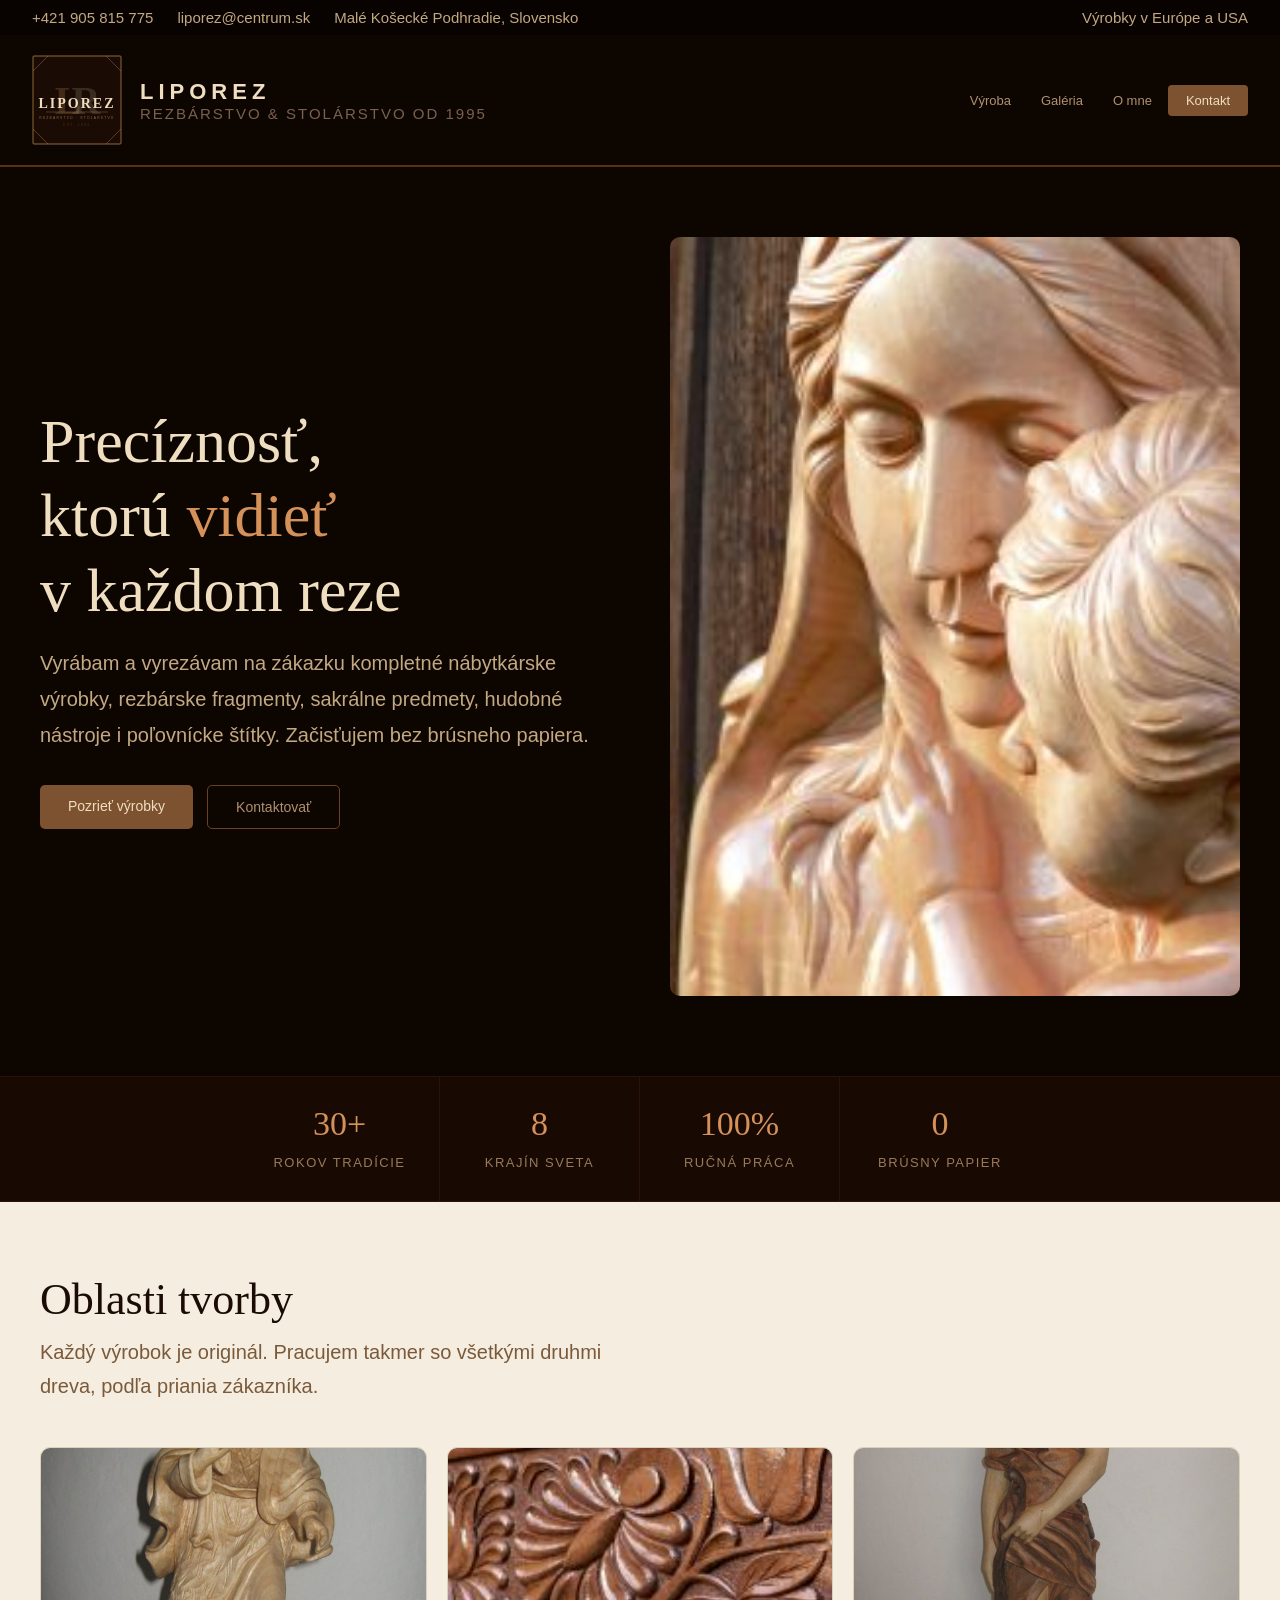
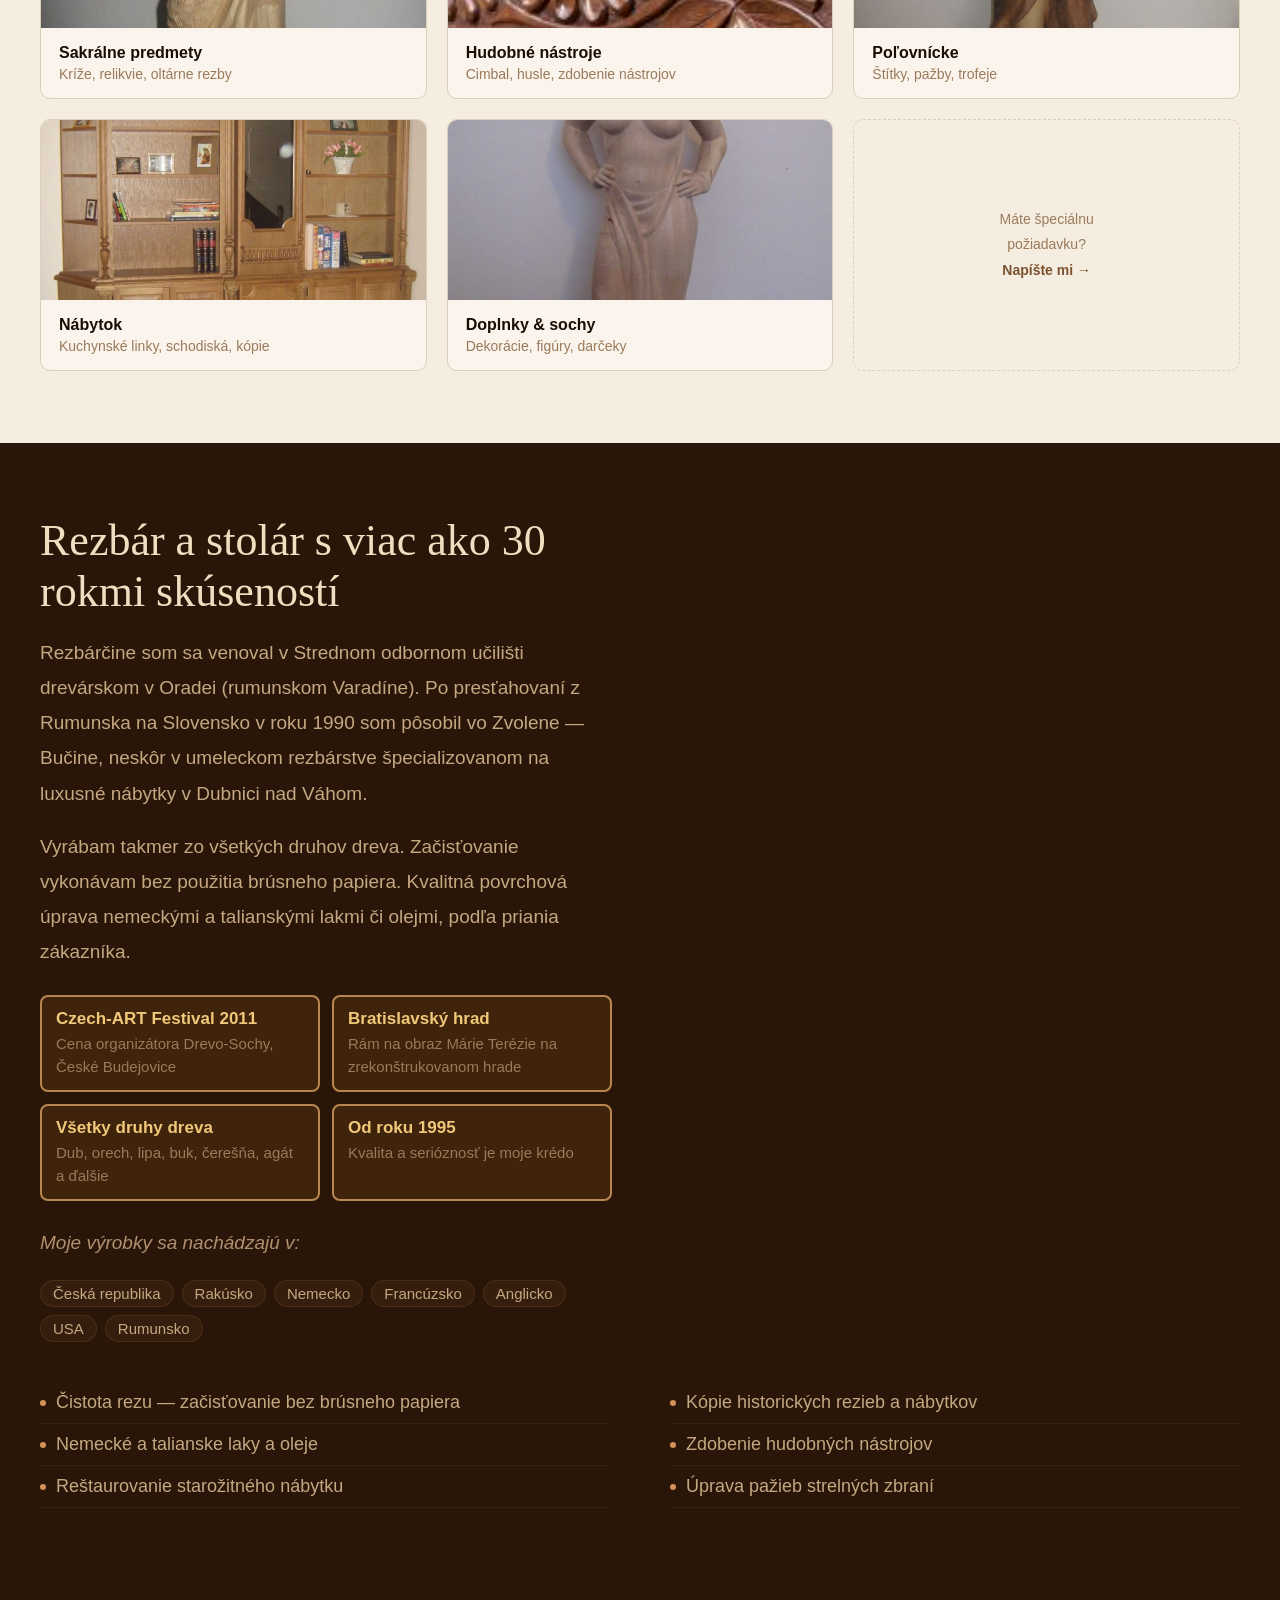
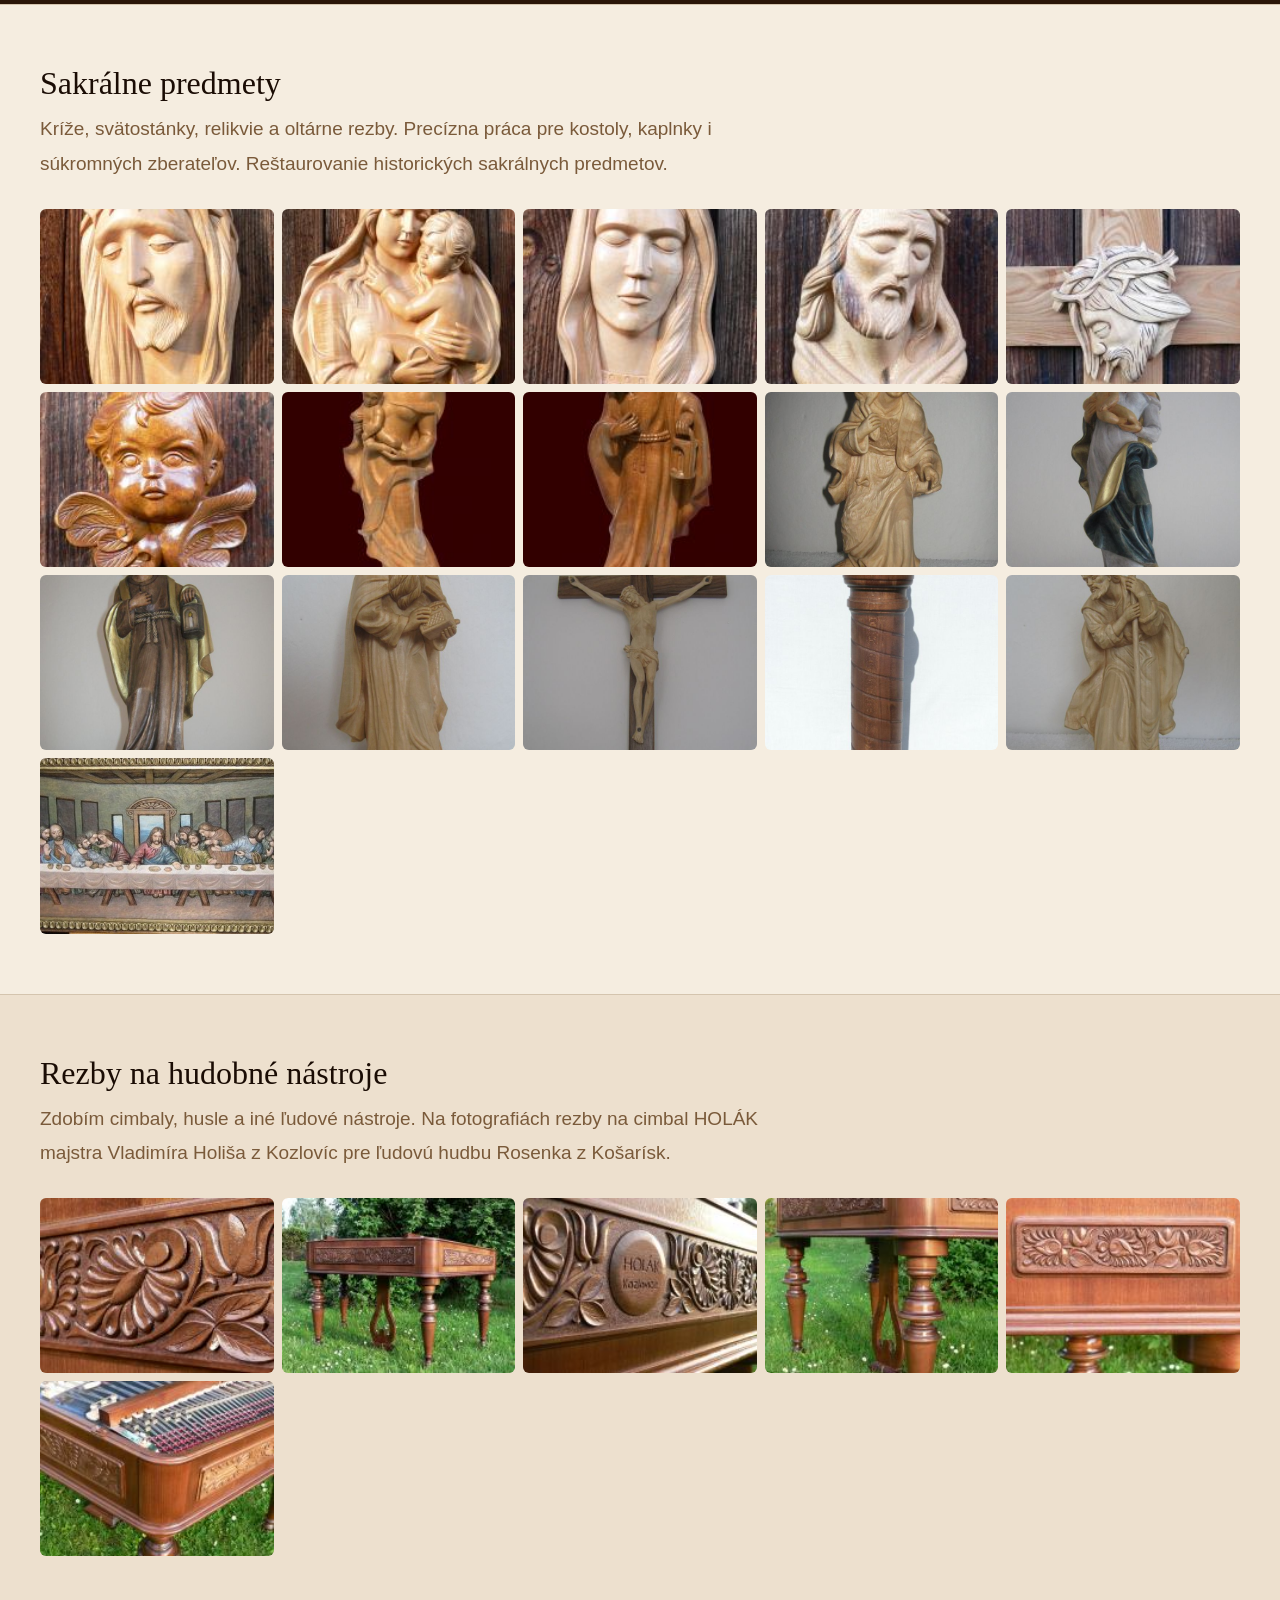
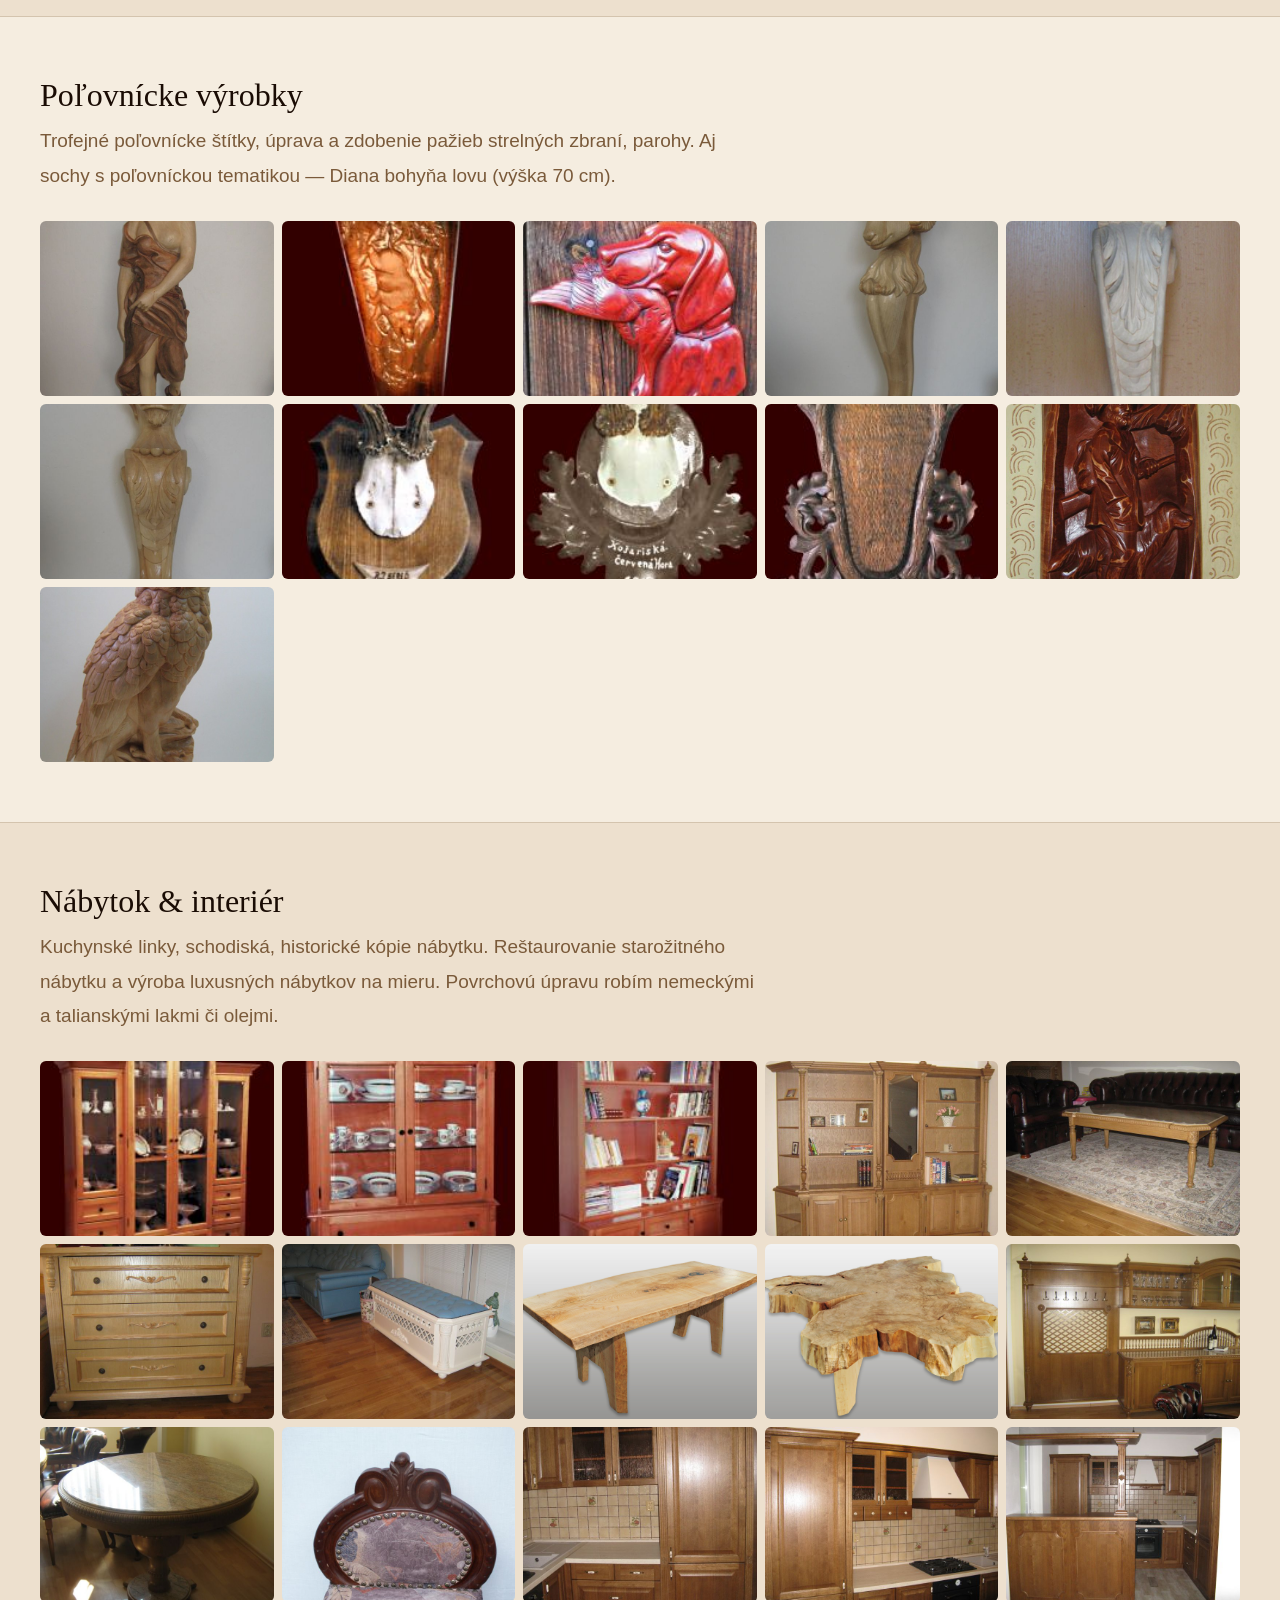
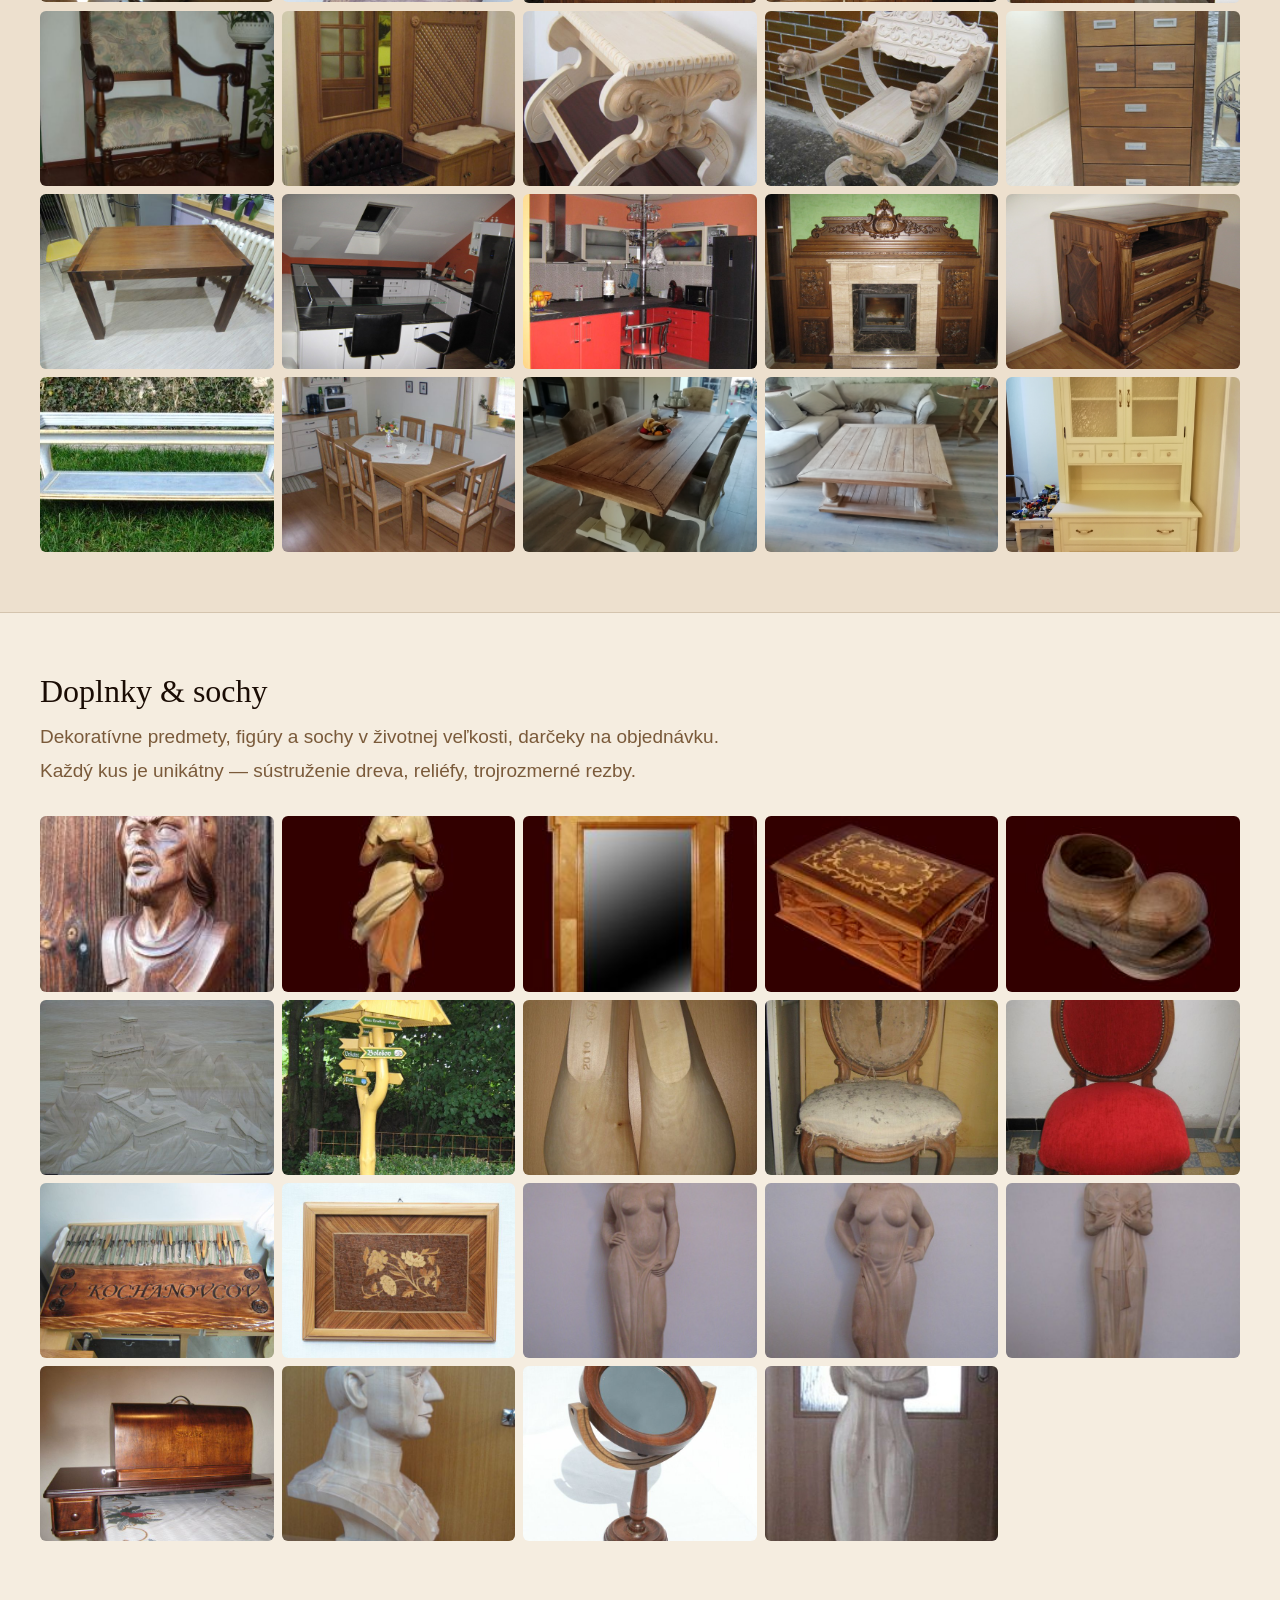
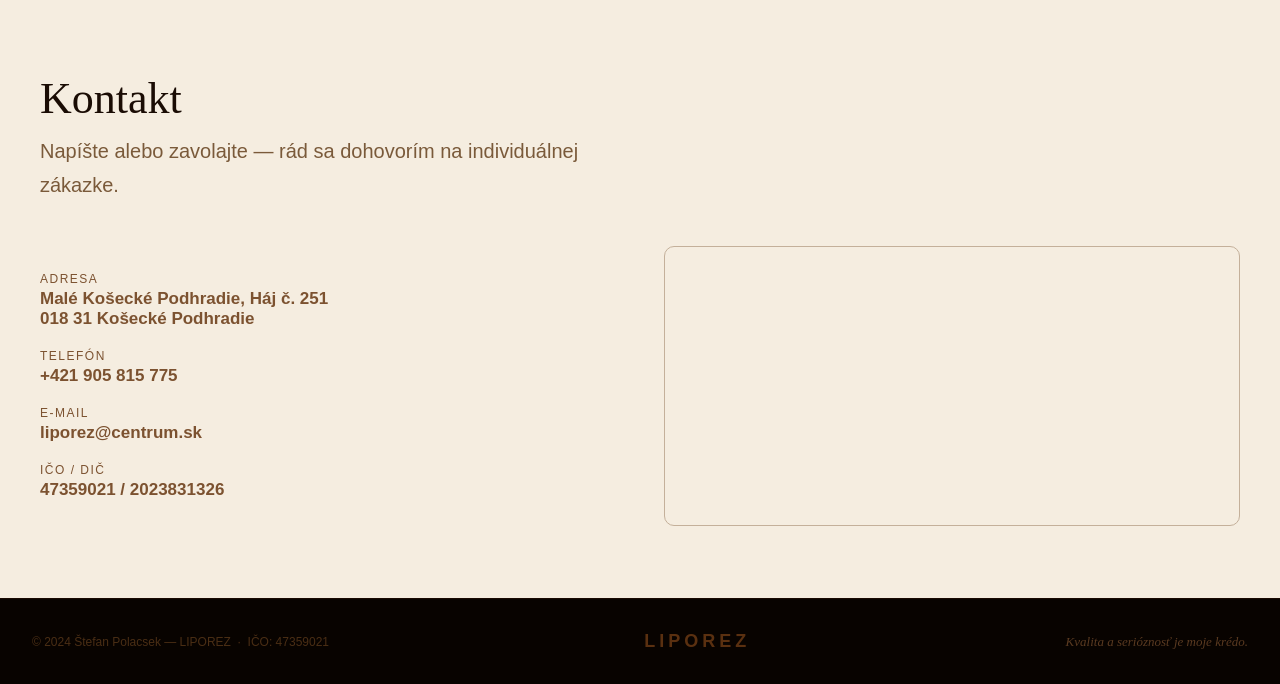
==== index.html @ 65066455 "Add files via upload" ====
<!DOCTYPE html>
<html lang="sk">
<head>
<meta charset="UTF-8">
<meta name="viewport" content="width=device-width, initial-scale=1.0">

<title>Štefan Polacsek LIPOREZ | Rezbárstvo a stolárstvo na zákazku — Malé Košecké Podhradie</title>
<meta name="description" content="Rezbárstvo a stolárstvo na zákazku od roku 1995. Sakrálne predmety, hudobné nástroje, poľovnícke štítky, nábytok, sochy. Malé Košecké Podhradie.">
<meta name="keywords" content="rezbárstvo, stolárstvo, rezby na zákazku, sakrálne predmety, poľovnícke štítky, hudobné nástroje, nábytok na mieru, reštaurovanie nábytku, dláto, Košecké Podhradie, Slovensko">
<meta name="author" content="Štefan Polacsek — LIPOREZ">
<meta name="robots" content="index, follow">
<meta name="geo.region" content="SK">
<meta name="geo.placename" content="Malé Košecké Podhradie">

<meta property="og:type" content="website">
<meta property="og:url" content="https://liporez.szm.sk/index.html">
<meta property="og:title" content="LIPOREZ — Rezbárstvo a stolárstvo na zákazku od roku 1995">
<meta property="og:description" content="Štefan Polacsek vyrába a vyrezáva na zákazku: sakrálne predmety, nábytok, poľovnícke štítky, hudobné nástroje a sochy. Bez brúsneho papiera. Malé Košecké Podhradie.">
<meta property="og:image" content="https://liporez.szm.sk/Liporez_files/art_4_1.jpg">
<meta property="og:image:width" content="640">
<meta property="og:image:height" content="853">
<meta property="og:locale" content="sk_SK">
<meta property="og:site_name" content="LIPOREZ">

<meta name="twitter:card" content="summary_large_image">
<meta name="twitter:title" content="LIPOREZ — Rezbárstvo a stolárstvo na zákazku">
<meta name="twitter:description" content="Štefan Polacsek — rezbár a stolár od roku 1995. Malé Košecké Podhradie, Slovensko.">
<meta name="twitter:image" content="https://liporez.szm.sk/Liporez_files/art_4_1.jpg">

<script type="application/ld+json">
{
  "@context": "https://schema.org",
  "@type": "LocalBusiness",
  "name": "LIPOREZ",
  "description": "Rezbárstvo a stolárstvo na zákazku od roku 1995. Sakrálne predmety, nábytok, poľovnícke štítky, hudobné nástroje, sochy a doplnky.",
  "url": "https://liporez.szm.sk",
  "telephone": "+421905815775",
  "email": "liporez@centrum.sk",
  "foundingDate": "1995",
  "founder": {
    "@type": "Person",
    "name": "Štefan Polacsek"
  },
  "address": {
    "@type": "PostalAddress",
    "streetAddress": "Háj č. 251",
    "addressLocality": "Malé Košecké Podhradie",
    "postalCode": "018 31",
    "addressCountry": "SK"
  },
  "geo": {
    "@type": "GeoCoordinates",
    "latitude": "48.98",
    "longitude": "18.29"
  },
  "areaServed": ["Slovensko", "Česká republika", "Rakúsko", "Nemecko", "Francúzsko", "Anglicko", "USA", "Rumunsko"],
  "hasOfferCatalog": {
    "@type": "OfferCatalog",
    "name": "Rezbárske a stolárske výrobky",
    "itemListElement": [
      {"@type": "Offer", "itemOffered": {"@type": "Service", "name": "Sakrálne predmety"}},
      {"@type": "Offer", "itemOffered": {"@type": "Service", "name": "Rezby na hudobné nástroje"}},
      {"@type": "Offer", "itemOffered": {"@type": "Service", "name": "Poľovnícke štítky a trofeje"}},
      {"@type": "Offer", "itemOffered": {"@type": "Service", "name": "Nábytok na zákazku"}},
      {"@type": "Offer", "itemOffered": {"@type": "Service", "name": "Reštaurovanie starožitného nábytku"}},
      {"@type": "Offer", "itemOffered": {"@type": "Service", "name": "Dekoratívne sochy a doplnky"}}
    ]
  },
  "award": "Cena organizátora Czech-ART Festival 2011, Drevo-Sochy, České Budejovice",
  "image": "https://liporez.szm.sk/Liporez_files/art_4_1.jpg",
  "taxID": "47359021"
}
</script>
<link rel="icon" type="image/svg+xml" href="data:image/svg+xml,%3Csvg xmlns='http://www.w3.org/2000/svg' viewBox='-50 -50 100 100'%3E%3Crect x='-49' y='-49' width='98' height='98' rx='2' fill='%231A0C04' stroke='%23B8864E' stroke-width='1.5'/%3E%3Cline x1='-49' y1='-32' x2='-32' y2='-49' stroke='%23B8864E' stroke-width='0.8'/%3E%3Cline x1='32' y1='-49' x2='49' y2='-32' stroke='%23B8864E' stroke-width='0.8'/%3E%3Cline x1='-49' y1='32' x2='-32' y2='49' stroke='%23B8864E' stroke-width='0.8'/%3E%3Cline x1='32' y1='49' x2='49' y2='32' stroke='%23B8864E' stroke-width='0.8'/%3E%3Ctext x='0' y='12' font-family='Georgia,serif' font-size='18' font-weight='bold' fill='%23F0DEC0' text-anchor='middle' letter-spacing='2'%3ELIPOREZ%3C/text%3E%3Cline x1='-35' y1='18' x2='35' y2='18' stroke='%23B8864E' stroke-width='0.7'/%3E%3C/svg%3E">
<style>
  *, *::before, *::after { box-sizing: border-box; margin: 0; padding: 0; }
  html { scroll-behavior: smooth; }
  body { font-family: Georgia, 'Times New Roman', serif; font-size: 22px; background: #F5EDE0; color: #1A0C04; }

  /* TOPBAR */
  .topbar {
    background: #080300;
    padding: 9px 40px;
    display: flex;
    justify-content: space-between;
    align-items: center;
    font-family: Arial, sans-serif;
    font-size: 15px;
    color: #C4A882;
  }
  .topbar a { color: #C4A882; text-decoration: none; }
  .topbar a:hover { color: #F0DEC0; }
  .topbar-contacts { display: flex; gap: 24px; }
  .topbar-contacts span { display: flex; align-items: center; gap: 6px; }

  /* HEADER */
  header {
    background: #0D0600;
    padding: 20px 40px;
    display: flex;
    align-items: center;
    justify-content: space-between;
    border-bottom: 2px solid #5A3010;
    position: sticky;
    top: 0;
    z-index: 100;
  }
  .logo { display: flex; align-items: center; gap: 14px; text-decoration: none; }
  .logo-icon {
    width: 48px; height: 48px;
    background: #6B4220;
    border-radius: 4px;
    display: flex; align-items: center; justify-content: center;
    font-size: 22px;
  }
  .logo-name {
    font-family: Arial, sans-serif;
    font-size: 22px;
    font-weight: bold;
    color: #F0DEC0;
    letter-spacing: 5px;
    display: block;
  }
  .logo-tagline {
    font-family: Arial, sans-serif;
    font-size: 15px;
    color: #7A6050;
    letter-spacing: 2px;
    text-transform: uppercase;
    display: block;
  }
  nav { display: flex; gap: 2px; align-items: center; }
  nav a {
    font-family: Arial, sans-serif;
    font-size: 13px;
    color: #B09070;
    text-decoration: none;
    padding: 8px 14px;
    border-radius: 4px;
    transition: color 0.2s, background 0.2s;
  }
  nav a:hover { color: #F0DEC0; background: rgba(124,82,48,0.25); }
  .nav-cta { background: #7C5230 !important; color: #F0DEC0 !important; padding: 8px 18px !important; }
  .nav-cta:hover { background: #9A6A40 !important; }

  /* HERO */
  .hero {
    background: #0D0600;
    padding: 70px 40px 80px;
    display: grid;
    grid-template-columns: 1fr 1fr;
    gap: 60px;
    align-items: center;
  }
  .hero-tag {
    display: inline-block;
    font-family: Arial, sans-serif;
    font-size: 10px;
    letter-spacing: 2.5px;
    text-transform: uppercase;
    color: #C4A882;
    background: rgba(124,82,48,0.2);
    border: 1px solid rgba(124,82,48,0.4);
    padding: 5px 14px;
    border-radius: 3px;
    margin-bottom: 22px;
  }
  .hero h1 { font-size: 62px; font-weight: normal; color: #F0DEC0; line-height: 1.2; margin-bottom: 18px; }
  .hero h1 em { color: #D4915A; font-style: normal; }
  .hero-desc { font-family: Arial, sans-serif; font-size: 20px; color: #C4A882; line-height: 1.8; margin-bottom: 32px; }
  .hero-btns { display: flex; gap: 14px; flex-wrap: wrap; }
  .btn-primary {
    font-family: Arial, sans-serif; font-size: 14px;
    background: #7C5230; color: #F0DEC0;
    border: none; padding: 13px 28px; border-radius: 5px;
    cursor: pointer; text-decoration: none; display: inline-block;
    transition: background 0.2s;
  }
  .btn-primary:hover { background: #9A6A40; }
  .btn-outline {
    font-family: Arial, sans-serif; font-size: 14px;
    background: transparent; color: #B09070;
    border: 1px solid #6B4220; padding: 13px 28px; border-radius: 5px;
    cursor: pointer; text-decoration: none; display: inline-block;
    transition: border-color 0.2s, color 0.2s;
  }
  .btn-outline:hover { border-color: #9A6A40; color: #D4B896; }

  .hero-photos {
    display: grid;
    grid-template-columns: 1fr 1fr;
    grid-template-rows: 200px 160px;
    gap: 8px;
  }
  .hero-photo-main { grid-column: 1 / 3; border-radius: 8px; overflow: hidden; cursor: pointer; }
  .hero-photo-main img, .hero-photo-sm img {
    width: 100%; height: 100%; object-fit: cover; display: block; transition: transform 0.3s;
  }
  .hero-photo-main:hover img, .hero-photo-sm:hover img { transform: scale(1.04); }
  .hero-photo-sm { border-radius: 8px; overflow: hidden; cursor: pointer; }

  /* STATS */
  .stats-bar {
    background: #180A02;
    border-top: 1px solid #2A1208; border-bottom: 1px solid #2A1208;
    display: flex; justify-content: center;
  }
  .stat { flex: 1; max-width: 200px; text-align: center; padding: 28px 20px; border-right: 1px solid #2A1208; }
  .stat:last-child { border-right: none; }
  .stat-num { font-size: 34px; font-weight: normal; color: #D4915A; display: block; margin-bottom: 4px; }
  .stat-label { font-family: Arial, sans-serif; font-size: 13px; color: #9A7A5A; text-transform: uppercase; letter-spacing: 1.5px; }

  /* SECTIONS */
  section { padding: 72px 40px; }
  .section-light { background: #F5EDE0; }
  .section-cream { background: #EDE0CE; }
  .section-dark { background: #0D0600; }

  .section-eyebrow { display: none; }
  .section-eyebrow-light { display: none; }
  h2 { font-size: 44px; font-weight: normal; color: #1A0C04; margin-bottom: 10px; }
  h2.light { color: #F0DEC0; }
  .section-sub { font-family: Arial, sans-serif; font-size: 20px; color: #7A5A3A; line-height: 1.7; margin-bottom: 44px; max-width: 600px; }
  .section-sub.light { color: #8A6A4A; }

  /* CATEGORY OVERVIEW */
  .cat-grid { display: grid; grid-template-columns: repeat(3, 1fr); gap: 20px; }
  .cat-card { background: #FAF4EC; border: 1px solid #DDD0B8; border-radius: 10px; overflow: hidden; transition: border-color 0.2s, transform 0.2s; }
  .cat-card:hover { border-color: #9A6A40; transform: translateY(-2px); }
  .cat-card-img { width: 100%; height: 180px; object-fit: cover; display: block; cursor: pointer; transition: transform 0.3s; }
  .cat-card:hover .cat-card-img { transform: scale(1.03); }
  .cat-card-body { padding: 16px 18px; }
  .cat-card-title { font-family: Arial, sans-serif; font-size: 16px; font-weight: bold; color: #1A0C04; margin-bottom: 4px; }
  .cat-card-sub { font-family: Arial, sans-serif; font-size: 14px; color: #9A7A5A; }

  /* CAT DETAIL SECTIONS */
  .cat-section { padding: 60px 40px; }
  .cat-section:nth-child(odd) { background: #F5EDE0; }
  .cat-section:nth-child(even) { background: #EDE0CE; }
  .cat-section-inner { display: flex; flex-direction: column; gap: 28px; }
  .cat-info { max-width: 720px; }
  .cat-info h3 { font-size: 32px; font-weight: normal; color: #1A0C04; margin-bottom: 10px; }
  .cat-info p { font-family: Arial, sans-serif; font-size: 19px; color: #7A5A3A; line-height: 1.8; margin-bottom: 0; }
  .cat-label { display: none; }

  /* GALLERY */
  .gallery-grid { display: grid; grid-template-columns: repeat(5, 1fr); gap: 8px; }
  .gallery-grid.cols3 { grid-template-columns: repeat(5, 1fr); }
  .gallery-item { border-radius: 6px; overflow: hidden; cursor: pointer; aspect-ratio: 4/3; background: #D4C4AE; }
  .gallery-item img { width: 100%; height: 100%; object-fit: cover; display: block; transition: transform 0.3s; }
  .gallery-item:hover img { transform: scale(1.06); }

  /* ABOUT */
  .about-grid { display: grid; grid-template-columns: 1fr 1fr; gap: 56px; align-items: stretch; }
  .about-left { display: flex; flex-direction: column; }
  .about-badge {
    display: inline-flex; align-items: center; gap: 8px;
    font-family: Arial, sans-serif; font-size: 10px; letter-spacing: 2px; text-transform: uppercase;
    color: #B09070; background: rgba(124,82,48,0.18); border: 1px solid rgba(124,82,48,0.35);
    padding: 5px 14px; border-radius: 3px; margin-bottom: 18px; align-self: flex-start;
  }
  .about-left h2 { margin-bottom: 18px; }
  .about-left p { font-family: Arial, sans-serif; font-size: 19px; color: #8A6A4A; line-height: 1.85; margin-bottom: 18px; }
  .features { list-style: none; margin-bottom: 24px; }
  .features li {
    font-family: Arial, sans-serif; font-size: 18px; color: inherit;
    padding: 7px 0; border-bottom: 1px solid rgba(124,82,48,0.15);
    display: flex; align-items: center; gap: 10px; line-height: 1.5;
  }
  .features li::before { content: ''; width: 6px; height: 6px; background: #D4915A; border-radius: 50%; flex-shrink: 0; }
  .countries { display: flex; flex-wrap: wrap; gap: 8px; margin-top: 8px; }
  .country-pill {
    font-family: Arial, sans-serif; font-size: 15px; color: #C4A882;
    background: rgba(124,82,48,0.15); border: 1px solid rgba(124,82,48,0.3);
    padding: 4px 12px; border-radius: 20px;
  }

  /* CRED CARDS — kompaktné */
  .cred-grid { display: grid; grid-template-columns: 1fr 1fr; gap: 12px; height: 100%; align-content: stretch; }
  .cred-card {
    background: rgba(124,82,48,0.1); border: 1px solid rgba(124,82,48,0.25);
    border-radius: 8px; padding: 16px 18px;
    display: flex; flex-direction: column; gap: 4px;
  }
  .cred-icon { display: none; }
  .cred-title { font-family: Arial, sans-serif; font-size: 17px; font-weight: bold; color: #D4B896; }
  .cred-text { font-family: Arial, sans-serif; font-size: 15px; color: #7A5A3A; line-height: 1.5; }

  /* ZVÝRAZNENÉ karty */
  .cred-card.featured {
    background: rgba(180,110,30,0.15);
    border: 2px solid #B8864E;
    position: relative;
    overflow: hidden;
  }
  .cred-card.featured::before { content: none; }
  .cred-card.featured .cred-title { color: #F0C87A; font-size: 16px; }
  .cred-card.featured .cred-text { color: #9A7A5A; }
  .cred-card.featured .cred-photo {
    margin-top: 10px;
    border-radius: 5px;
    overflow: hidden;
    cursor: pointer;
    flex: 1;
  }
  .cred-card.featured .cred-photo img {
    width: 100%; display: block;
    object-fit: cover;
    transition: transform 0.3s;
    max-height: 160px;
  }
  .cred-card.featured .cred-photo:hover img { transform: scale(1.05); }

  /* HERO featured photos zvýraznenie */
  .hero-photo-featured {
    position: relative;
  }
  .hero-photo-featured::after {
    content: attr(data-caption);
    position: absolute;
    bottom: 0; left: 0; right: 0;
    background: linear-gradient(transparent, rgba(13,6,0,0.85));
    color: #F0C87A;
    font-family: Arial, sans-serif;
    font-size: 12px;
    padding: 24px 12px 10px;
    pointer-events: none;
  }

  /* KONTAKT */
  .contact-grid { display: grid; grid-template-columns: 1fr 1fr; gap: 48px; align-items: center; }
  .contact-rows { display: flex; flex-direction: column; gap: 20px; }
  .contact-row { display: flex; align-items: center; gap: 16px; }
  .contact-icon { display: none; }
  .contact-label { font-family: Arial, sans-serif; font-size: 12px; letter-spacing: 1.5px; text-transform: uppercase; color: #7C5230; margin-bottom: 3px; }
  .contact-val { font-family: Arial, sans-serif; font-size: 17px; font-weight: bold; color: #7C5230; }
  .contact-val a { color: #7C5230; text-decoration: none; }
  .contact-val a:hover { text-decoration: underline; }
  .map-embed { border-radius: 10px; overflow: hidden; border: 1px solid #C4B09A; height: 280px; }
  .map-embed iframe { width: 100%; height: 100%; border: none; display: block; }

  /* FOOTER */
  footer {
    background: #080300; padding: 32px 40px;
    display: flex; justify-content: space-between; align-items: center;
    border-top: 1px solid #1A0A02;
  }
  .footer-copy { font-family: Arial, sans-serif; font-size: 12px; color: #4A2E14; }
  .footer-logo { font-family: Arial, sans-serif; font-size: 18px; font-weight: bold; color: #5A3010; letter-spacing: 4px; }
  .footer-motto { font-size: 13px; color: #5A3A20; font-style: italic; }

  /* LIGHTBOX */
  .lightbox {
    display: none; position: fixed; inset: 0;
    background: rgba(0,0,0,0.92); z-index: 999;
    align-items: center; justify-content: center; padding: 20px;
  }
  .lightbox.open { display: flex; }
  .lightbox-img { max-width: 90vw; max-height: 90vh; object-fit: contain; border-radius: 4px; display: block; }
  .lightbox-close { position: fixed; top: 20px; right: 28px; font-size: 36px; color: #C4A882; cursor: pointer; background: none; border: none; font-family: Arial, sans-serif; }
  .lightbox-close:hover { color: #fff; }
  .lightbox-nav { position: fixed; top: 50%; transform: translateY(-50%); font-size: 40px; color: #C4A882; background: none; border: none; cursor: pointer; padding: 10px 20px; font-family: Arial, sans-serif; }
  .lightbox-nav:hover { color: #fff; }
  .lightbox-prev { left: 10px; }
  .lightbox-next { right: 10px; }
  .lightbox-caption { position: fixed; bottom: 24px; left: 0; right: 0; text-align: center; font-family: Arial, sans-serif; font-size: 13px; color: #C4A882; }

  hr.divider { border: none; border-top: 1px solid #D4C4AE; }

  /* MAX-WIDTH — obsah centrovaný, pozadia ostávajú full-width */
  .topbar, header, footer {
    padding-left: max(32px, calc((100% - 1240px) / 2));
    padding-right: max(32px, calc((100% - 1240px) / 2));
  }
  .hero {
    padding-left: max(40px, calc((100% - 1240px) / 2));
    padding-right: max(40px, calc((100% - 1240px) / 2));
  }
  section {
    padding-left: max(40px, calc((100% - 1240px) / 2));
    padding-right: max(40px, calc((100% - 1240px) / 2));
  }
  .cat-section {
    padding-left: max(40px, calc((100% - 1240px) / 2));
    padding-right: max(40px, calc((100% - 1240px) / 2));
  }
  .stats-bar {
    padding-left: max(0px, calc((100% - 1240px) / 2));
    padding-right: max(0px, calc((100% - 1240px) / 2));
  }

  @media (max-width: 768px) {
    body { font-size: 16px; }

    .topbar { flex-direction: column; gap: 6px; padding: 10px 20px; text-align: center; font-size: 13px; }
    .topbar-contacts { flex-direction: column; gap: 4px; align-items: center; }

    header { padding: 14px 20px; flex-wrap: wrap; gap: 12px; }
    header svg { width: 60px !important; height: 60px !important; }
    .logo-name { font-size: 18px; }
    .logo-tagline { font-size: 12px; }
    nav { gap: 0; flex-wrap: wrap; justify-content: flex-end; }
    nav a { font-size: 12px; padding: 6px 10px; }

    .hero { grid-template-columns: 1fr; padding: 40px 20px; gap: 28px; }
    .hero h1 { font-size: 36px; }
    .hero-desc { font-size: 15px; }

    .stats-bar { flex-wrap: wrap; }
    .stat { max-width: none; flex: 1 1 45%; border-right: none; border-bottom: 1px solid #2A1208; padding: 18px 12px; }
    .stat-num { font-size: 26px; }

    section { padding: 48px 20px; }
    .section-sub { font-size: 15px; }
    h2 { font-size: 30px; }

    .cat-grid { grid-template-columns: 1fr 1fr; }

    .cat-section { padding: 40px 20px; }
    .cat-section-inner { gap: 20px; }
    .cat-info h3 { font-size: 22px; }
    .cat-info p { font-size: 15px; }
    .gallery-grid { grid-template-columns: repeat(3, 1fr); }

    .about-grid { grid-template-columns: 1fr; gap: 32px; }
    .cred-grid { grid-template-columns: 1fr 1fr; }

    .features { columns: 1; }

    .contact-grid { grid-template-columns: 1fr; gap: 28px; }
    .map-embed { height: 220px; }

    footer { flex-direction: column; gap: 10px; text-align: center; padding: 24px 20px; }

    section#omne { padding-left: 20px !important; padding-right: 20px !important; }
  }

  @media (max-width: 480px) {
    .hero h1 { font-size: 28px; }
    .cat-grid { grid-template-columns: 1fr; }
    .gallery-grid { grid-template-columns: repeat(2, 1fr); }
    .cred-grid { grid-template-columns: 1fr; }
    nav a { font-size: 11px; padding: 5px 8px; }
    .stat { flex: 1 1 100%; }
  }
</style>
</head>
<body>

<!-- TOPBAR -->
<div class="topbar">
  <div class="topbar-contacts">
    <span><a href="tel:+421905815775">+421 905 815 775</a></span>
    <span><a href="mailto:liporez@centrum.sk">liporez@centrum.sk</a></span>
    <span>Malé Košecké Podhradie, Slovensko</span>
  </div>
  <span>Výrobky v Európe a USA</span>
</div>

<!-- HEADER -->
<header>
  <a href="#" class="logo" style="text-decoration:none; display:flex; align-items:center; gap:18px;">
    <svg viewBox="-90 -90 180 180" width="90" height="90" xmlns="http://www.w3.org/2000/svg">
      <rect x="-88" y="-88" width="176" height="176" rx="2" fill="#1A0C04" stroke="#B8864E" stroke-width="1.5"/>
      <line x1="-88" y1="-58" x2="-58" y2="-88" stroke="#B8864E" stroke-width="0.8"/>
      <line x1="58" y1="-88" x2="88" y2="-58" stroke="#B8864E" stroke-width="0.8"/>
      <line x1="-88" y1="58" x2="-58" y2="88" stroke="#B8864E" stroke-width="0.8"/>
      <line x1="58" y1="88" x2="88" y2="58" stroke="#B8864E" stroke-width="0.8"/>
      <text x="-18" y="28" font-family="Georgia,serif" font-size="80" font-weight="bold" fill="#B8864E" text-anchor="middle" opacity="0.25">L</text>
      <text x="18" y="28" font-family="Georgia,serif" font-size="80" font-weight="bold" fill="#F0DEC0" text-anchor="middle" opacity="0.15">R</text>
      <text x="0" y="15" font-family="Georgia,serif" font-size="28" font-weight="bold" fill="#F0DEC0" text-anchor="middle" letter-spacing="4">LIPOREZ</text>
      <line x1="-62" y1="24" x2="62" y2="24" stroke="#B8864E" stroke-width="0.7"/>
      <text x="0" y="38" font-family="Arial" font-size="6.5" fill="#9A6A40" text-anchor="middle" letter-spacing="2.5">REZBÁRSTVO · STOLÁRSTVO</text>
      <text x="0" y="52" font-family="Arial" font-size="6" fill="#5A3010" text-anchor="middle" letter-spacing="3">EST. 1995</text>
    </svg>
    <div>
      <span class="logo-name">LIPOREZ</span>
      <span class="logo-tagline">Rezbárstvo &amp; Stolárstvo od 1995</span>
    </div>
  </a>
  <nav>
    <a href="#vyroba">Výroba</a>
    <a href="#galeria">Galéria</a>
    <a href="#omne">O mne</a>
    <a href="#kontakt" class="nav-cta">Kontakt</a>
  </nav>
</header>

<!-- HERO -->
<div class="hero">
  <div class="hero-text">
    <h1>Precíznosť,<br>ktorú <em>vidieť</em><br>v každom reze</h1>
    <p class="hero-desc">
      Vyrábam a vyrezávam na zákazku kompletné nábytkárske výrobky, rezbárske fragmenty, sakrálne predmety, hudobné nástroje i poľovnícke štítky. Začisťujem bez brúsneho papiera.
    </p>
    <div class="hero-btns">
      <a href="#vyroba" class="btn-primary">Pozrieť výrobky</a>
      <a href="#kontakt" class="btn-outline">Kontaktovať</a>
    </div>
  </div>
  <div style="border-radius:10px; overflow:hidden; cursor:pointer; height:100%;"
       onclick="openLightbox('img/art_4_1.jpg','Ukážka rezbárskej práce')">
    <img src="img/art_4_1.jpg" alt="Ukážka rezbárskej práce Štefan Polacsek LIPOREZ"
         style="width:100%; height:100%; object-fit:cover; display:block; transition:transform 0.3s;">
  </div>
</div>

<!-- STATS -->
<div class="stats-bar">
  <div class="stat"><span class="stat-num">30+</span><span class="stat-label">rokov tradície</span></div>
  <div class="stat"><span class="stat-num">8</span><span class="stat-label">krajín sveta</span></div>
  <div class="stat"><span class="stat-num">100%</span><span class="stat-label">ručná práca</span></div>
  <div class="stat"><span class="stat-num">0</span><span class="stat-label">brúsny papier</span></div>
</div>

<!-- VÝROBA PREHĽAD -->
<section id="vyroba" class="section-light">
  <span class="section-eyebrow">Čo robím</span>
  <h2>Oblasti tvorby</h2>
  <p class="section-sub">Každý výrobok je originál. Pracujem takmer so všetkými druhmi dreva, podľa priania zákazníka.</p>
  <div class="cat-grid">
    <div class="cat-card">
      <img class="cat-card-img" src="img/sakralne1.jpg" alt="Sakrálne predmety — rezbárstvo na zákazku LIPOREZ"
           onclick="openLightbox('img/sakralne1.jpg','Sakrálne predmety')">
      <div class="cat-card-body">
        <div class="cat-card-title">Sakrálne predmety</div>
        <div class="cat-card-sub">Kríže, relikvie, oltárne rezby</div>
      </div>
    </div>
    <div class="cat-card">
      <img class="cat-card-img" src="img/art_26_1.jpg" alt="Rezby na hudobné nástroje — cimbal HOLÁK LIPOREZ"
           onclick="openLightbox('img/art_26_1.jpg','Rezby na hudobné nástroje')">
      <div class="cat-card-body">
        <div class="cat-card-title">Hudobné nástroje</div>
        <div class="cat-card-sub">Cimbal, husle, zdobenie nástrojov</div>
      </div>
    </div>
    <div class="cat-card">
      <img class="cat-card-img" src="img/polovnicke1.jpg" alt="Poľovnícke výrobky — trofeje a štítky LIPOREZ"
           onclick="openLightbox('img/polovnicke1.jpg','Poľovnícke výrobky')">
      <div class="cat-card-body">
        <div class="cat-card-title">Poľovnícke</div>
        <div class="cat-card-sub">Štítky, pažby, trofeje</div>
      </div>
    </div>
    <div class="cat-card">
      <img class="cat-card-img" src="img/nabytok1.jpg" alt="Nábytok na zákazku — stolárstvo LIPOREZ"
           onclick="openLightbox('img/nabytok1.jpg','Nábytok')">
      <div class="cat-card-body">
        <div class="cat-card-title">Nábytok</div>
        <div class="cat-card-sub">Kuchynské linky, schodiská, kópie</div>
      </div>
    </div>
    <div class="cat-card">
      <img class="cat-card-img" src="img/doplnky10.jpg" alt="Drevené sochy a doplnky — rezbárstvo LIPOREZ"
           onclick="openLightbox('img/doplnky10.jpg','Doplnky a sochy')">
      <div class="cat-card-body">
        <div class="cat-card-title">Doplnky &amp; sochy</div>
        <div class="cat-card-sub">Dekorácie, figúry, darčeky</div>
      </div>
    </div>
    <div class="cat-card" style="display:flex;align-items:center;justify-content:center;min-height:220px;border-style:dashed;background:transparent;">
      <div style="text-align:center;font-family:Arial,sans-serif;color:#9A7A5A;font-size:14px;line-height:1.8;">
        Máte špeciálnu<br>požiadavku?<br>
        <a href="#kontakt" style="color:#7C5230;font-weight:bold;text-decoration:none;">Napíšte mi →</a>
      </div>
    </div>
  </div>
</section>

<!-- O MNE -->
<section id="omne" style="background:#2A1608; padding-top:72px; padding-bottom:72px; padding-left: max(40px, calc((100% - 1240px) / 2)); padding-right: max(40px, calc((100% - 1240px) / 2))">
  <span class="section-eyebrow section-eyebrow-light">Remeselník</span>
  <div class="about-grid">

    <!-- VĽAVO: badge, nadpis, text, kolonky -->
    <div class="about-left">

      <h2 class="light">Rezbár a stolár s viac ako 30 rokmi skúseností</h2>
      <p style="color:#C4A882;">Rezbárčine som sa venoval v Strednom odbornom učilišti drevárskom v Oradei (rumunskom Varadíne). Po presťahovaní z Rumunska na Slovensko v roku 1990 som pôsobil vo Zvolene — Bučine, neskôr v umeleckom rezbárstve špecializovanom na luxusné nábytky v Dubnici nad Váhom.</p>
      <p style="color:#C4A882;">Vyrábam takmer zo všetkých druhov dreva. Začisťovanie vykonávam bez použitia brúsneho papiera. Kvalitná povrchová úprava nemeckými a talianskými lakmi či olejmi, podľa priania zákazníka.</p>
      <div class="cred-grid" style="margin-top:8px;">
        <div class="cred-card featured" style="padding:12px 14px;">
          <div class="cred-icon" style="font-size:15px;">🏆</div>
          <div class="cred-title" style="font-size:17px;">Czech-ART Festival 2011</div>
          <div class="cred-text" style="font-size:15px;">Cena organizátora Drevo-Sochy, České Budejovice</div>
        </div>
        <div class="cred-card featured" style="padding:12px 14px;">
          <div class="cred-icon" style="font-size:15px;">🏰</div>
          <div class="cred-title" style="font-size:17px;">Bratislavský hrad</div>
          <div class="cred-text" style="font-size:15px;">Rám na obraz Márie Terézie na zrekonštrukovanom hrade</div>
        </div>
        <div class="cred-card featured" style="padding:12px 14px;">
          <div class="cred-icon" style="font-size:15px;">🌲</div>
          <div class="cred-title" style="font-size:17px;">Všetky druhy dreva</div>
          <div class="cred-text" style="font-size:15px;">Dub, orech, lipa, buk, čerešňa, agát a ďalšie</div>
        </div>
        <div class="cred-card featured" style="padding:12px 14px;">
          <div class="cred-icon" style="font-size:15px;">📅</div>
          <div class="cred-title" style="font-size:17px;">Od roku 1995</div>
          <div class="cred-text" style="font-size:15px;">Kvalita a serióznosť je moje krédo</div>
        </div>
      </div>
      <p style="font-style:italic;font-size:19px;color:#B09070;margin-top:24px;margin-bottom:12px;">Moje výrobky sa nachádzajú v:</p>
      <div class="countries">
        <span class="country-pill">Česká republika</span>
        <span class="country-pill">Rakúsko</span>
        <span class="country-pill">Nemecko</span>
        <span class="country-pill">Francúzsko</span>
        <span class="country-pill">Anglicko</span>
        <span class="country-pill">USA</span>
        <span class="country-pill">Rumunsko</span>
      </div>
    </div>

  </div>

  <ul class="features" style="margin-top:40px; columns:2; column-gap:60px; color:#C4A882;">
    <li>Čistota rezu — začisťovanie bez brúsneho papiera</li>
    <li>Nemecké a talianske laky a oleje</li>
    <li>Reštaurovanie starožitného nábytku</li>
    <li>Kópie historických rezieb a nábytkov</li>
    <li>Zdobenie hudobných nástrojov</li>
    <li>Úprava pažieb strelných zbraní</li>
  </ul>

</section>

<hr class="divider">

<!-- SAKRÁLNE -->
<div id="galeria" class="cat-section" style="background:#F5EDE0;">
  <div class="cat-section-inner">
    <div class="cat-info">
      <span class="cat-label">⛪ Kategória</span>
      <h3>Sakrálne predmety</h3>
      <p>Kríže, svätostánky, relikvie a oltárne rezby. Precízna práca pre kostoly, kaplnky i súkromných zberateľov. Reštaurovanie historických sakrálnych predmetov.</p>
    </div>
    <div class="gallery-grid">
      <div class="gallery-item" onclick="openLightbox('img/art_14_1.jpg','Sakrálna rezba')"><img src="img/art_14_1.jpg" alt="Sakrálna rezba — ručná práca LIPOREZ" loading="lazy"></div>
      <div class="gallery-item" onclick="openLightbox('img/art_14_2.jpg','Sakrálna rezba')"><img src="img/art_14_2.jpg" alt="Sakrálna rezba — ručná práca LIPOREZ" loading="lazy"></div>
      <div class="gallery-item" onclick="openLightbox('img/art_14_3.jpg','Sakrálna rezba')"><img src="img/art_14_3.jpg" alt="Sakrálna rezba — ručná práca LIPOREZ" loading="lazy"></div>
      <div class="gallery-item" onclick="openLightbox('img/art_15_1.jpg','Sakrálna rezba')"><img src="img/art_15_1.jpg" alt="Sakrálna drevená rezba LIPOREZ" loading="lazy"></div>
      <div class="gallery-item" onclick="openLightbox('img/art_15_2.jpg','Sakrálna rezba')"><img src="img/art_15_2.jpg" alt="Sakrálna drevená rezba LIPOREZ" loading="lazy"></div>
      <div class="gallery-item" onclick="openLightbox('img/art_16_1.jpg','Sakrálna rezba')"><img src="img/art_16_1.jpg" alt="Sakrálna rezba na zákazku LIPOREZ" loading="lazy"></div>
      <div class="gallery-item" onclick="openLightbox('img/art_16_2.jpg','Sakrálna rezba')"><img src="img/art_16_2.jpg" alt="Sakrálna rezba na zákazku LIPOREZ" loading="lazy"></div>
      <div class="gallery-item" onclick="openLightbox('img/art_16_3.jpg','Sakrálna rezba')"><img src="img/art_16_3.jpg" alt="Sakrálna rezba na zákazku LIPOREZ" loading="lazy"></div>
      <div class="gallery-item" onclick="openLightbox('img/sakralne1.jpg','Sakrálna rezba')"><img src="img/sakralne1.jpg" alt="Sakrálne predmety — rezbárstvo Štefan Polacsek" loading="lazy"></div>
      <div class="gallery-item" onclick="openLightbox('img/sakralne2.jpg','Sakrálna rezba')"><img src="img/sakralne2.jpg" alt="Sakrálne predmety — rezbárstvo Štefan Polacsek" loading="lazy"></div>
      <div class="gallery-item" onclick="openLightbox('img/sakralne3.jpg','Sakrálna rezba')"><img src="img/sakralne3.jpg" alt="Sakrálne predmety — rezbárstvo Štefan Polacsek" loading="lazy"></div>
      <div class="gallery-item" onclick="openLightbox('img/sakralne4.jpg','Sakrálna rezba')"><img src="img/sakralne4.jpg" alt="Sakrálne predmety — rezbárstvo Štefan Polacsek" loading="lazy"></div>
      <div class="gallery-item" onclick="openLightbox('img/sakralne5.jpg','Sakrálna rezba')"><img src="img/sakralne5.jpg" alt="Sakrálne predmety — rezbárstvo Štefan Polacsek" loading="lazy"></div>
      <div class="gallery-item" onclick="openLightbox('img/sakralne6.jpg','Sakrálna rezba')"><img src="img/sakralne6.jpg" alt="Sakrálne predmety — rezbárstvo Štefan Polacsek" loading="lazy"></div>
      <div class="gallery-item" onclick="openLightbox('img/sakralne7.jpg','Sakrálna rezba')"><img src="img/sakralne7.jpg" alt="Sakrálne predmety — rezbárstvo Štefan Polacsek" loading="lazy"></div>
      <div class="gallery-item" onclick="openLightbox('img/sakralne8.jpg','Sakrálna rezba')"><img src="img/sakralne8.jpg" alt="Sakrálne predmety — rezbárstvo Štefan Polacsek" loading="lazy"></div>
    </div>
  </div>
</div>

<hr class="divider">

<!-- HUDOBNÉ NÁSTROJE -->
<div class="cat-section" style="background:#EDE0CE;">
  <div class="cat-section-inner">
    <div class="cat-info">
      <span class="cat-label">🎵 Kategória</span>
      <h3>Rezby na hudobné nástroje</h3>
      <p>Zdobím cimbaly, husle a iné ľudové nástroje. Na fotografiách rezby na cimbal HOLÁK majstra Vladimíra Holiša z Kozlovíc pre ľudovú hudbu Rosenka z Košarísk.</p>
    </div>
    <div class="gallery-grid">
      <div class="gallery-item" onclick="openLightbox('img/art_26_1.jpg','Cimbal HOLÁK — rezba')"><img src="img/art_26_1.jpg" alt="Rezby na cimbal HOLÁK — hudobné nástroje LIPOREZ" loading="lazy"></div>
      <div class="gallery-item" onclick="openLightbox('img/art_26_2.jpg','Cimbal HOLÁK — rezba')"><img src="img/art_26_2.jpg" alt="Rezby na cimbal HOLÁK — hudobné nástroje LIPOREZ" loading="lazy"></div>
      <div class="gallery-item" onclick="openLightbox('img/art_26_3.jpg','Cimbal HOLÁK — rezba')"><img src="img/art_26_3.jpg" alt="Rezby na cimbal HOLÁK — hudobné nástroje LIPOREZ" loading="lazy"></div>
      <div class="gallery-item" onclick="openLightbox('img/art_27_1.jpg','Rezba na nástroj')"><img src="img/art_27_1.jpg" alt="Rezbárska výzdoba hudobného nástroja LIPOREZ" loading="lazy"></div>
      <div class="gallery-item" onclick="openLightbox('img/art_27_2.jpg','Rezba na nástroj')"><img src="img/art_27_2.jpg" alt="Rezbárska výzdoba hudobného nástroja LIPOREZ" loading="lazy"></div>
      <div class="gallery-item" onclick="openLightbox('img/art_27_3.jpg','Rezba na nástroj')"><img src="img/art_27_3.jpg" alt="Rezbárska výzdoba hudobného nástroja LIPOREZ" loading="lazy"></div>
    </div>
  </div>
</div>

<hr class="divider">

<!-- POĽOVNÍCKE -->
<div class="cat-section" style="background:#F5EDE0;">
  <div class="cat-section-inner">
    <div class="cat-info">
      <span class="cat-label">🦌 Kategória</span>
      <h3>Poľovnícke výrobky</h3>
      <p>Trofejné poľovnícke štítky, úprava a zdobenie pažieb strelných zbraní, parohy. Aj sochy s poľovníckou tematikou — Diana bohyňa lovu (výška 70 cm).</p>
    </div>
    <div class="gallery-grid">
      <div class="gallery-item" onclick="openLightbox('img/polovnicke1.jpg','Poľovnícky výrobok')"><img src="img/polovnicke1.jpg" alt="Poľovnícky výrobok — rezbárstvo LIPOREZ" loading="lazy"></div>
      <div class="gallery-item" onclick="openLightbox('img/art_18_1.jpg','Diana bohyňa lovu')"><img src="img/art_18_1.jpg" alt="Diana bohyňa lovu — drevená socha LIPOREZ" loading="lazy"></div>
      <div class="gallery-item" onclick="openLightbox('img/art_18_2.jpg','Diana bohyňa lovu')"><img src="img/art_18_2.jpg" alt="Diana bohyňa lovu — drevená socha LIPOREZ" loading="lazy"></div>
      <div class="gallery-item" onclick="openLightbox('img/polovnicke2.jpg','Poľovnícky výrobok')"><img src="img/polovnicke2.jpg" alt="Poľovnícky výrobok — rezbárstvo LIPOREZ" loading="lazy"></div>
      <div class="gallery-item" onclick="openLightbox('img/polovnicke3.jpg','Poľovnícky výrobok')"><img src="img/polovnicke3.jpg" alt="Poľovnícky výrobok — rezbárstvo LIPOREZ" loading="lazy"></div>
      <div class="gallery-item" onclick="openLightbox('img/polovnicke4.jpg','Poľovnícky výrobok')"><img src="img/polovnicke4.jpg" alt="Poľovnícky výrobok — rezbárstvo LIPOREZ" loading="lazy"></div>
      <div class="gallery-item" onclick="openLightbox('img/art_17_1.jpg','Poľovnícky štítok')"><img src="img/art_17_1.jpg" alt="Poľovnícky trofejný štítok LIPOREZ" loading="lazy"></div>
      <div class="gallery-item" onclick="openLightbox('img/art_17_2.jpg','Poľovnícky štítok')"><img src="img/art_17_2.jpg" alt="Poľovnícky trofejný štítok LIPOREZ" loading="lazy"></div>
      <div class="gallery-item" onclick="openLightbox('img/art_17_3.jpg','Poľovnícky štítok')"><img src="img/art_17_3.jpg" alt="Poľovnícky trofejný štítok LIPOREZ" loading="lazy"></div>
      <div class="gallery-item" onclick="openLightbox('img/polovnicke5.jpg','Poľovnícky výrobok')"><img src="img/polovnicke5.jpg" alt="Poľovnícky výrobok — rezbárstvo LIPOREZ" loading="lazy"></div>
      <div class="gallery-item" onclick="openLightbox('img/polovnicke6.jpg','Poľovnícky výrobok')"><img src="img/polovnicke6.jpg" alt="Poľovnícky výrobok — rezbárstvo LIPOREZ" loading="lazy"></div>
    </div>
  </div>
</div>

<hr class="divider">

<!-- NÁBYTOK -->
<div class="cat-section" style="background:#EDE0CE;">
  <div class="cat-section-inner">
    <div class="cat-info">
      <span class="cat-label">🛋 Kategória</span>
      <h3>Nábytok &amp; interiér</h3>
      <p>Kuchynské linky, schodiská, historické kópie nábytku. Reštaurovanie starožitného nábytku a výroba luxusných nábytkov na mieru. Povrchovú úpravu robím nemeckými a talianskými lakmi či olejmi.</p>
    </div>
    <div class="gallery-grid">
      <div class="gallery-item" onclick="openLightbox('img/art_19_1.jpg','Nábytok')"><img src="img/art_19_1.jpg" alt="Nábytok na zákazku — stolárstvo LIPOREZ" loading="lazy"></div>
      <div class="gallery-item" onclick="openLightbox('img/art_19_2.jpg','Nábytok')"><img src="img/art_19_2.jpg" alt="Nábytok na zákazku — stolárstvo LIPOREZ" loading="lazy"></div>
      <div class="gallery-item" onclick="openLightbox('img/art_19_3.jpg','Nábytok')"><img src="img/art_19_3.jpg" alt="Nábytok na zákazku — stolárstvo LIPOREZ" loading="lazy"></div>
      <div class="gallery-item" onclick="openLightbox('img/nabytok1.jpg','Nábytok')"><img src="img/nabytok1.jpg" alt="Nábytok a interiér na zákazku — LIPOREZ" loading="lazy"></div>
      <div class="gallery-item" onclick="openLightbox('img/nabytok2.jpg','Nábytok')"><img src="img/nabytok2.jpg" alt="Nábytok a interiér na zákazku — LIPOREZ" loading="lazy"></div>
      <div class="gallery-item" onclick="openLightbox('img/nabytok3.jpg','Nábytok')"><img src="img/nabytok3.jpg" alt="Nábytok a interiér na zákazku — LIPOREZ" loading="lazy"></div>
      <div class="gallery-item" onclick="openLightbox('img/nabytok4.jpg','Nábytok')"><img src="img/nabytok4.jpg" alt="Nábytok a interiér na zákazku — LIPOREZ" loading="lazy"></div>
      <div class="gallery-item" onclick="openLightbox('img/nabytok5.jpg','Nábytok')"><img src="img/nabytok5.jpg" alt="Nábytok a interiér na zákazku — LIPOREZ" loading="lazy"></div>
      <div class="gallery-item" onclick="openLightbox('img/nabytok6.jpg','Nábytok')"><img src="img/nabytok6.jpg" alt="Nábytok a interiér na zákazku — LIPOREZ" loading="lazy"></div>
      <div class="gallery-item" onclick="openLightbox('img/nabytok7.jpg','Nábytok')"><img src="img/nabytok7.jpg" alt="Nábytok a interiér na zákazku — LIPOREZ" loading="lazy"></div>
      <div class="gallery-item" onclick="openLightbox('img/nabytok8.jpg','Nábytok')"><img src="img/nabytok8.jpg" alt="Nábytok a interiér na zákazku — LIPOREZ" loading="lazy"></div>
      <div class="gallery-item" onclick="openLightbox('img/nabytok9.jpg','Nábytok')"><img src="img/nabytok9.jpg" alt="Nábytok a interiér na zákazku — LIPOREZ" loading="lazy"></div>
      <div class="gallery-item" onclick="openLightbox('img/nabytok10.jpg','Nábytok')"><img src="img/nabytok10.jpg" alt="Nábytok a interiér na zákazku — LIPOREZ" loading="lazy"></div>
      <div class="gallery-item" onclick="openLightbox('img/nabytok11.jpg','Nábytok')"><img src="img/nabytok11.jpg" alt="Nábytok a interiér na zákazku — LIPOREZ" loading="lazy"></div>
      <div class="gallery-item" onclick="openLightbox('img/nabytok12.jpg','Nábytok')"><img src="img/nabytok12.jpg" alt="Nábytok a interiér na zákazku — LIPOREZ" loading="lazy"></div>
      <div class="gallery-item" onclick="openLightbox('img/nabytok13.jpg','Nábytok')"><img src="img/nabytok13.jpg" alt="Nábytok a interiér na zákazku — LIPOREZ" loading="lazy"></div>
      <div class="gallery-item" onclick="openLightbox('img/nabytok14.jpg','Nábytok')"><img src="img/nabytok14.jpg" alt="Nábytok a interiér na zákazku — LIPOREZ" loading="lazy"></div>
      <div class="gallery-item" onclick="openLightbox('img/nabytok15.JPG','Nábytok')"><img src="img/nabytok15.JPG" alt="Nábytok a interiér na zákazku — LIPOREZ" loading="lazy"></div>
      <div class="gallery-item" onclick="openLightbox('img/nabytok16.JPG','Nábytok')"><img src="img/nabytok16.JPG" alt="Nábytok a interiér na zákazku — LIPOREZ" loading="lazy"></div>
      <div class="gallery-item" onclick="openLightbox('img/nabytok17.JPG','Nábytok')"><img src="img/nabytok17.JPG" alt="Nábytok a interiér na zákazku — LIPOREZ" loading="lazy"></div>
      <div class="gallery-item" onclick="openLightbox('img/nabytok18.JPG','Nábytok')"><img src="img/nabytok18.JPG" alt="Nábytok a interiér na zákazku — LIPOREZ" loading="lazy"></div>
      <div class="gallery-item" onclick="openLightbox('img/nabytok19.JPG','Nábytok')"><img src="img/nabytok19.JPG" alt="Nábytok a interiér na zákazku — LIPOREZ" loading="lazy"></div>
      <div class="gallery-item" onclick="openLightbox('img/nabytok20.JPG','Nábytok')"><img src="img/nabytok20.JPG" alt="Nábytok a interiér na zákazku — LIPOREZ" loading="lazy"></div>
      <div class="gallery-item" onclick="openLightbox('img/nabytok21.jpg','Nábytok')"><img src="img/nabytok21.jpg" alt="Nábytok a interiér na zákazku — LIPOREZ" loading="lazy"></div>
      <div class="gallery-item" onclick="openLightbox('img/nabytok22.JPG','Nábytok')"><img src="img/nabytok22.JPG" alt="Nábytok a interiér na zákazku — LIPOREZ" loading="lazy"></div>
      <div class="gallery-item" onclick="openLightbox('img/nabytok23.jpg','Nábytok')"><img src="img/nabytok23.jpg" alt="Nábytok a interiér na zákazku — LIPOREZ" loading="lazy"></div>
      <div class="gallery-item" onclick="openLightbox('img/nabytok24.jpg','Nábytok')"><img src="img/nabytok24.jpg" alt="Nábytok a interiér na zákazku — LIPOREZ" loading="lazy"></div>
      <div class="gallery-item" onclick="openLightbox('img/nabytok25.jpg','Nábytok')"><img src="img/nabytok25.jpg" alt="Nábytok a interiér na zákazku — LIPOREZ" loading="lazy"></div>
      <div class="gallery-item" onclick="openLightbox('img/nabytok26.jpg','Nábytok')"><img src="img/nabytok26.jpg" alt="Nábytok a interiér na zákazku — LIPOREZ" loading="lazy"></div>
      <div class="gallery-item" onclick="openLightbox('img/nabytok27.jpg','Nábytok')"><img src="img/nabytok27.jpg" alt="Nábytok a interiér na zákazku — LIPOREZ" loading="lazy"></div>
    </div>
  </div>
</div>

<hr class="divider">

<!-- DOPLNKY -->
<div class="cat-section" style="background:#F5EDE0;">
  <div class="cat-section-inner">
    <div class="cat-info">
      <span class="cat-label">🎨 Kategória</span>
      <h3>Doplnky &amp; sochy</h3>
      <p>Dekoratívne predmety, figúry a sochy v životnej veľkosti, darčeky na objednávku. Každý kus je unikátny — sústruženie dreva, reliéfy, trojrozmerné rezby.</p>
    </div>
    <div class="gallery-grid">
      <div class="gallery-item" onclick="openLightbox('img/art_22_1.jpg','Doplnok')"><img src="img/art_22_1.jpg" alt="Dekoratívna drevená rezba LIPOREZ" loading="lazy"></div>
      <div class="gallery-item" onclick="openLightbox('img/art_22_2.jpg','Doplnok')"><img src="img/art_22_2.jpg" alt="Dekoratívna drevená rezba LIPOREZ" loading="lazy"></div>
      <div class="gallery-item" onclick="openLightbox('img/art_22_3.jpg','Doplnok')"><img src="img/art_22_3.jpg" alt="Dekoratívna drevená rezba LIPOREZ" loading="lazy"></div>
      <div class="gallery-item" onclick="openLightbox('img/art_24_1.jpg','Doplnok')"><img src="img/art_24_1.jpg" alt="Drevený doplnok ručná práca LIPOREZ" loading="lazy"></div>
      <div class="gallery-item" onclick="openLightbox('img/art_24_2.jpg','Doplnok')"><img src="img/art_24_2.jpg" alt="Drevený doplnok ručná práca LIPOREZ" loading="lazy"></div>
      <div class="gallery-item" onclick="openLightbox('img/doplnky1.jpg','Doplnok')"><img src="img/doplnky1.jpg" alt="Drevená socha a dekoratívny výrobok LIPOREZ" loading="lazy"></div>
      <div class="gallery-item" onclick="openLightbox('img/doplnky2.jpg','Doplnok')"><img src="img/doplnky2.jpg" alt="Drevená socha a dekoratívny výrobok LIPOREZ" loading="lazy"></div>
      <div class="gallery-item" onclick="openLightbox('img/doplnky4.jpg','Doplnok')"><img src="img/doplnky4.jpg" alt="Drevená socha a dekoratívny výrobok LIPOREZ" loading="lazy"></div>
      <div class="gallery-item" onclick="openLightbox('img/doplnky5.jpg','Doplnok')"><img src="img/doplnky5.jpg" alt="Drevená socha a dekoratívny výrobok LIPOREZ" loading="lazy"></div>
      <div class="gallery-item" onclick="openLightbox('img/doplnky6.jpg','Doplnok')"><img src="img/doplnky6.jpg" alt="Drevená socha a dekoratívny výrobok LIPOREZ" loading="lazy"></div>
      <div class="gallery-item" onclick="openLightbox('img/doplnky7.jpg','Doplnok')"><img src="img/doplnky7.jpg" alt="Drevená socha a dekoratívny výrobok LIPOREZ" loading="lazy"></div>
      <div class="gallery-item" onclick="openLightbox('img/doplnky8.jpg','Doplnok')"><img src="img/doplnky8.jpg" alt="Drevená socha a dekoratívny výrobok LIPOREZ" loading="lazy"></div>
      <div class="gallery-item" onclick="openLightbox('img/doplnky9.jpg','Doplnok')"><img src="img/doplnky9.jpg" alt="Drevená socha a dekoratívny výrobok LIPOREZ" loading="lazy"></div>
      <div class="gallery-item" onclick="openLightbox('img/doplnky10.jpg','Dievča — výška 95 cm')"><img src="img/doplnky10.jpg" alt="Drevená socha a dekoratívny výrobok LIPOREZ" loading="lazy"></div>
      <div class="gallery-item" onclick="openLightbox('img/doplnky11.jpg','Doplnok')"><img src="img/doplnky11.jpg" alt="Drevená socha a dekoratívny výrobok LIPOREZ" loading="lazy"></div>
      <div class="gallery-item" onclick="openLightbox('img/doplnky12.jpg','Doplnok')"><img src="img/doplnky12.jpg" alt="Drevená socha a dekoratívny výrobok LIPOREZ" loading="lazy"></div>
      <div class="gallery-item" onclick="openLightbox('img/doplnky13.jpg','Doplnok')"><img src="img/doplnky13.jpg" alt="Drevená socha a dekoratívny výrobok LIPOREZ" loading="lazy"></div>
      <div class="gallery-item" onclick="openLightbox('img/doplnky14.jpg','Doplnok')"><img src="img/doplnky14.jpg" alt="Drevená socha a dekoratívny výrobok LIPOREZ" loading="lazy"></div>
      <div class="gallery-item" onclick="openLightbox('img/doplnky15.jpg','Doplnok')"><img src="img/doplnky15.jpg" alt="Drevená socha a dekoratívny výrobok LIPOREZ" loading="lazy"></div>
    </div>
  </div>
</div>

<!-- KONTAKT -->
<section id="kontakt" class="section-light">
  <span class="section-eyebrow">Kde ma nájdete</span>
  <h2>Kontakt</h2>
  <p class="section-sub">Napíšte alebo zavolajte — rád sa dohovorím na individuálnej zákazke.</p>
  <div class="contact-grid">
    <div class="contact-rows">
      <div class="contact-row">
        <div class="contact-icon">📍</div>
        <div>
          <div class="contact-label">Adresa</div>
          <div class="contact-val">Malé Košecké Podhradie, Háj č. 251<br>018 31 Košecké Podhradie</div>
        </div>
      </div>
      <div class="contact-row">
        <div class="contact-icon">📞</div>
        <div>
          <div class="contact-label">Telefón</div>
          <div class="contact-val"><a href="tel:+421905815775">+421 905 815 775</a></div>
        </div>
      </div>
      <div class="contact-row">
        <div class="contact-icon">✉</div>
        <div>
          <div class="contact-label">E-mail</div>
          <div class="contact-val"><a href="mailto:liporez@centrum.sk">liporez@centrum.sk</a></div>
        </div>
      </div>
      <div class="contact-row">
        <div class="contact-icon">🪪</div>
        <div>
          <div class="contact-label">IČO / DIČ</div>
          <div class="contact-val">47359021 / 2023831326</div>
        </div>
      </div>
    </div>
    <div class="map-embed">
      <iframe
        src="https://maps.google.com/maps?q=Male+Kosecke+Podhradie&output=embed"
        allowfullscreen="" loading="lazy"
        title="Mapa — Malé Košecké Podhradie">
      </iframe>
    </div>
  </div>
</section>

<!-- FOOTER -->
<footer>
  <div class="footer-copy">© 2024 Štefan Polacsek — LIPOREZ &nbsp;·&nbsp; IČO: 47359021</div>
  <div class="footer-logo">LIPOREZ</div>
  <div class="footer-motto">Kvalita a serióznosť je moje krédo.</div>
</footer>

<!-- LIGHTBOX -->
<div class="lightbox" id="lightbox" onclick="closeLightbox(event)">
  <button class="lightbox-close" onclick="closeLb()">✕</button>
  <button class="lightbox-nav lightbox-prev" onclick="lbNav(-1);event.stopPropagation();">‹</button>
  <img class="lightbox-img" id="lightbox-img" src="" alt="">
  <button class="lightbox-nav lightbox-next" onclick="lbNav(1);event.stopPropagation();">›</button>
  <div class="lightbox-caption" id="lightbox-caption"></div>
</div>

<script>
  var allImgs = [];
  var lbIdx = 0;

  document.querySelectorAll('.gallery-item,.hero-photo-main,.hero-photo-sm,.cred-photo').forEach(function(el) {
    var img = el.querySelector('img');
    if (img) allImgs.push({ src: img.src, cap: img.alt || '' });
  });

  function openLightbox(src, cap) {
    document.getElementById('lightbox-img').src = src;
    document.getElementById('lightbox-caption').textContent = cap || '';
    document.getElementById('lightbox').classList.add('open');
    lbIdx = allImgs.findIndex(function(i){ return i.src.endsWith(src.split('/').pop()); });
    document.body.style.overflow = 'hidden';
  }
  function closeLb() {
    document.getElementById('lightbox').classList.remove('open');
    document.body.style.overflow = '';
  }
  function closeLightbox(e) { if (e.target === document.getElementById('lightbox')) closeLb(); }
  function lbNav(dir) {
    if (!allImgs.length) return;
    lbIdx = (lbIdx + dir + allImgs.length) % allImgs.length;
    document.getElementById('lightbox-img').src = allImgs[lbIdx].src;
    document.getElementById('lightbox-caption').textContent = allImgs[lbIdx].cap;
  }
  document.addEventListener('keydown', function(e) {
    var lb = document.getElementById('lightbox');
    if (!lb.classList.contains('open')) return;
    if (e.key === 'Escape') closeLb();
    if (e.key === 'ArrowLeft') lbNav(-1);
    if (e.key === 'ArrowRight') lbNav(1);
  });
</script>
</body>
</html>
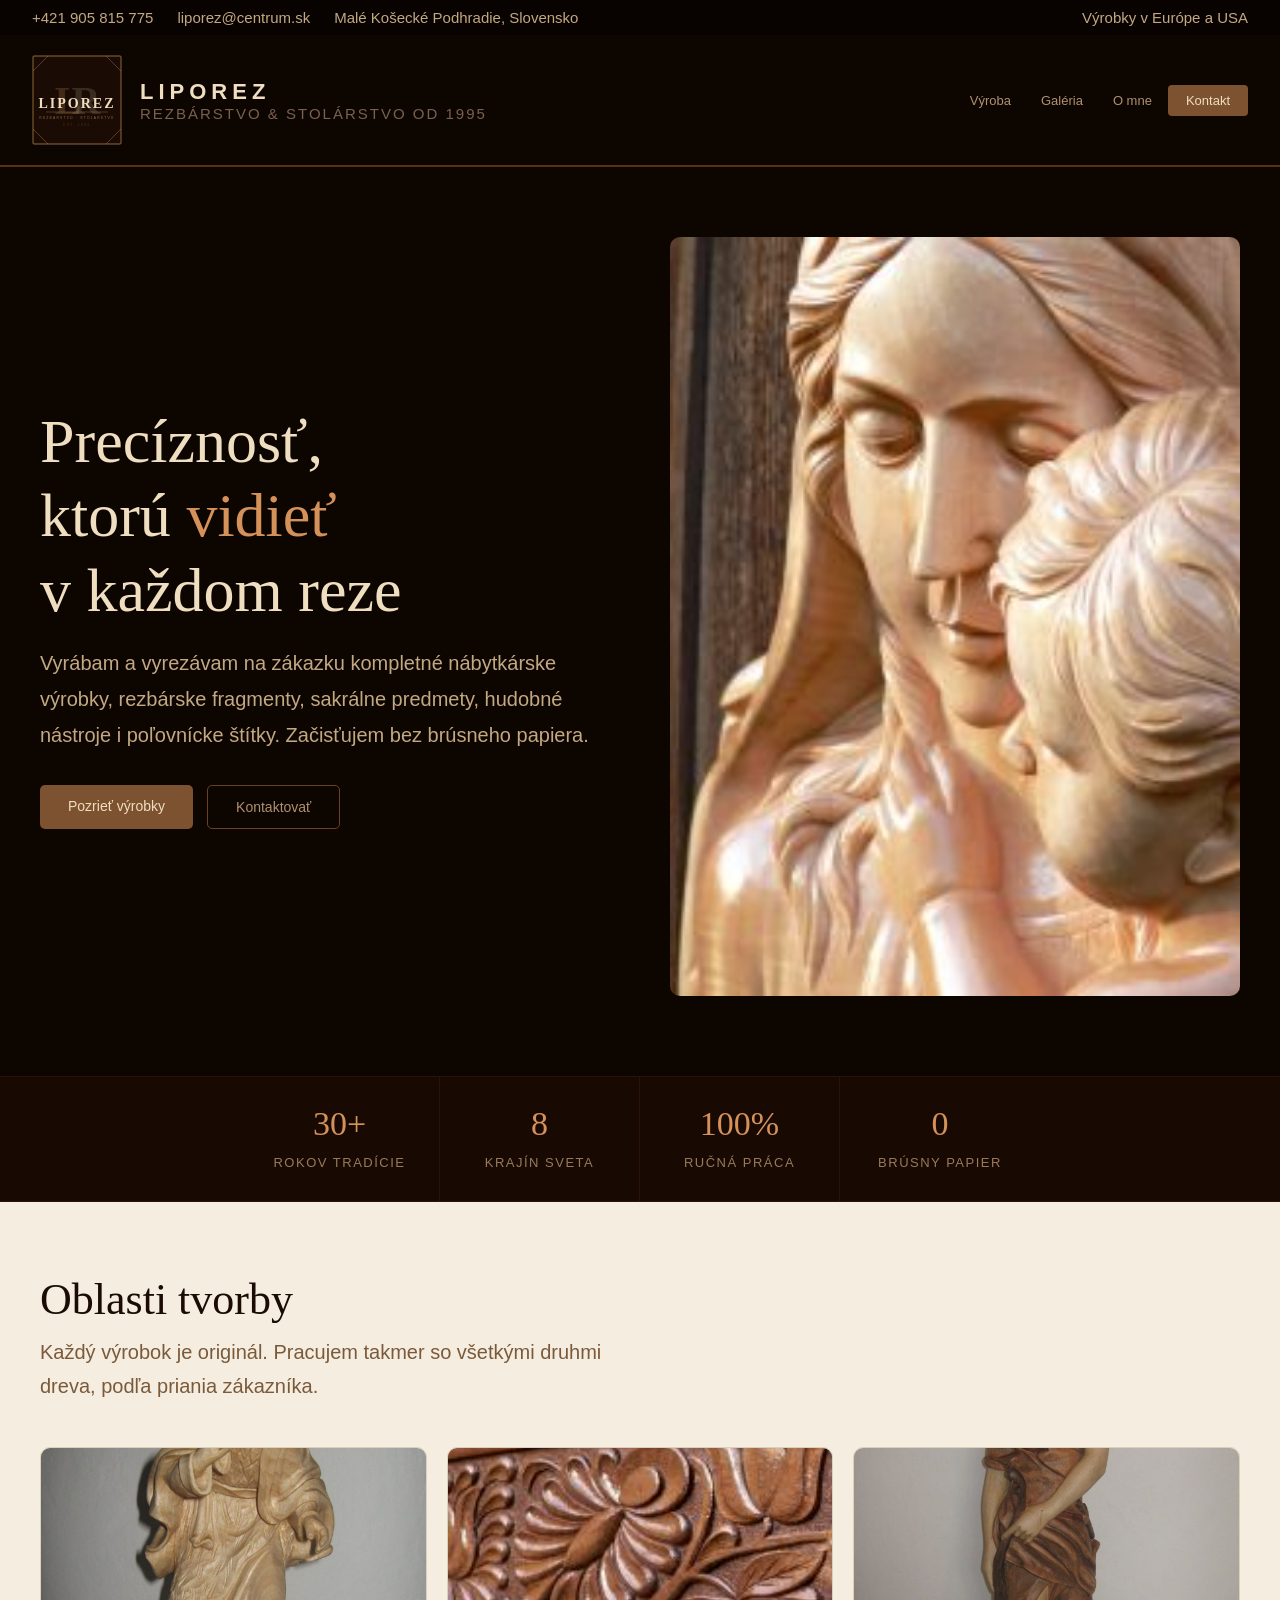
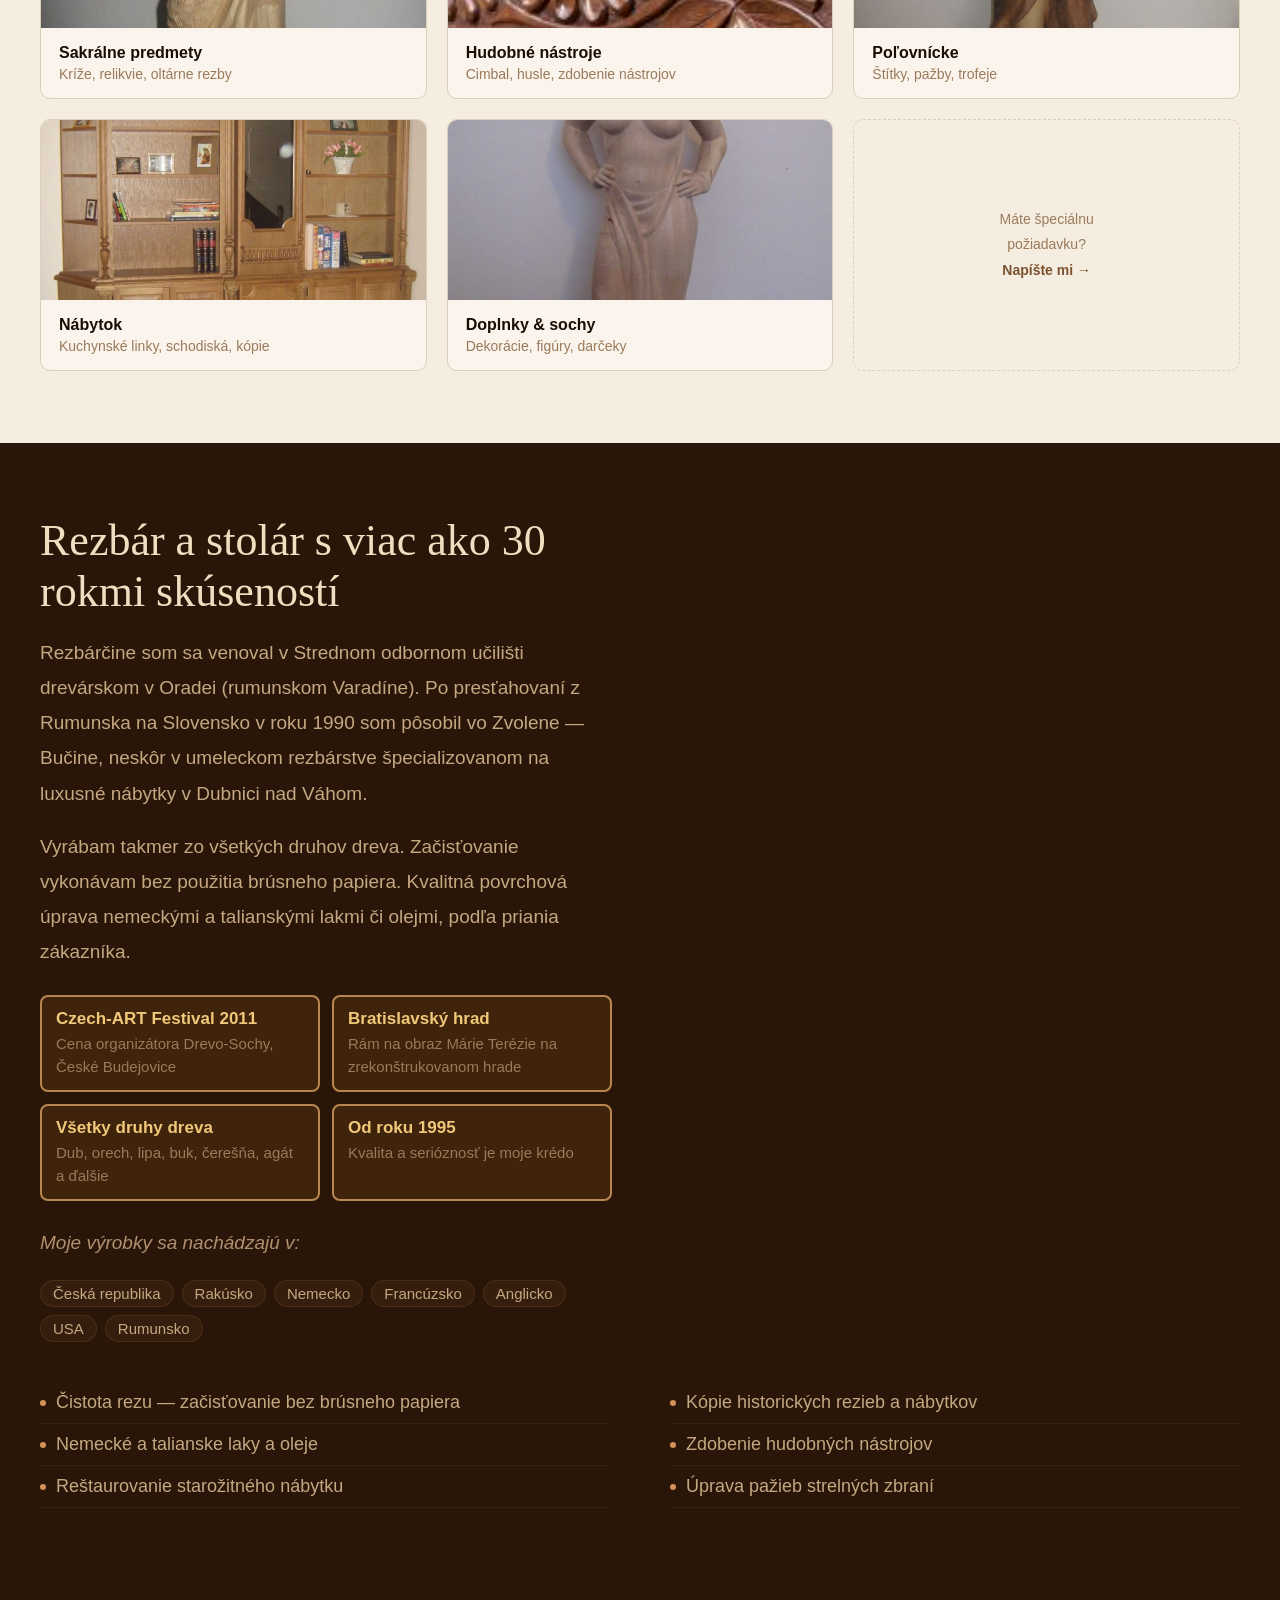
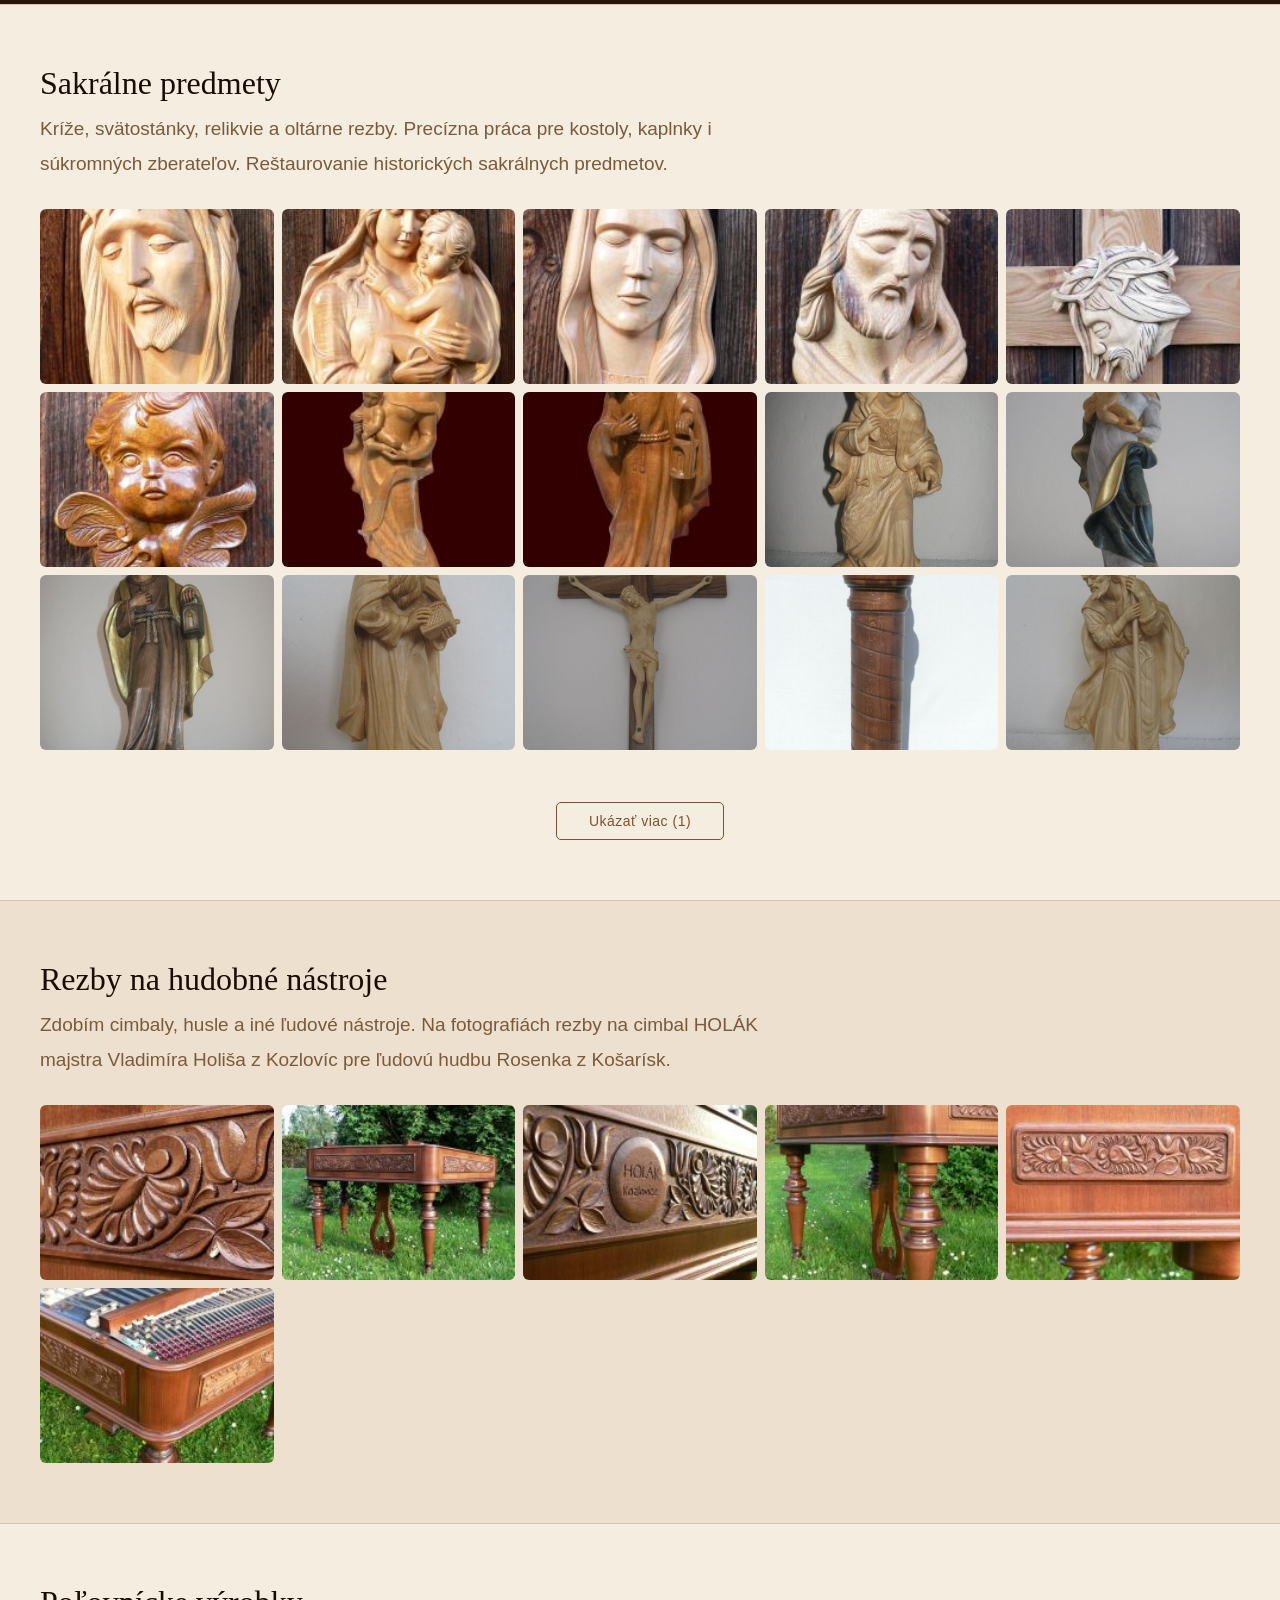
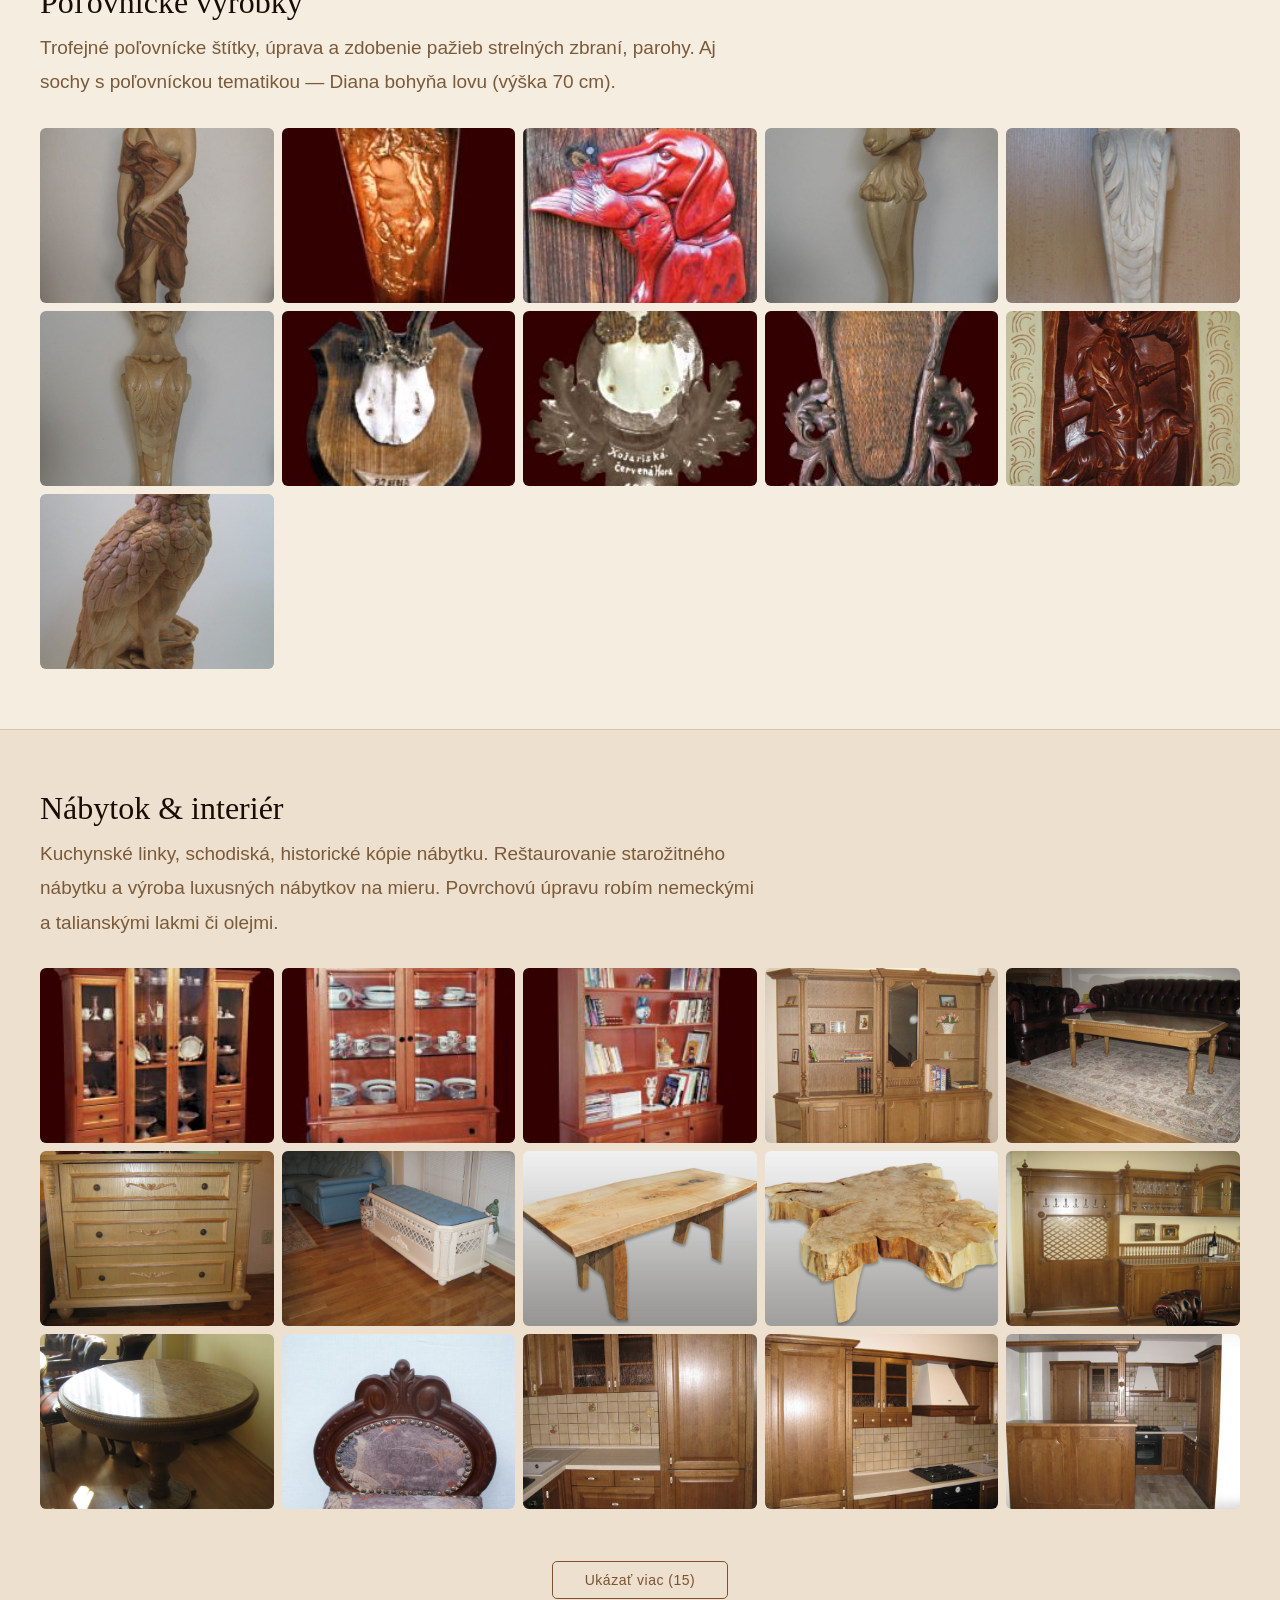
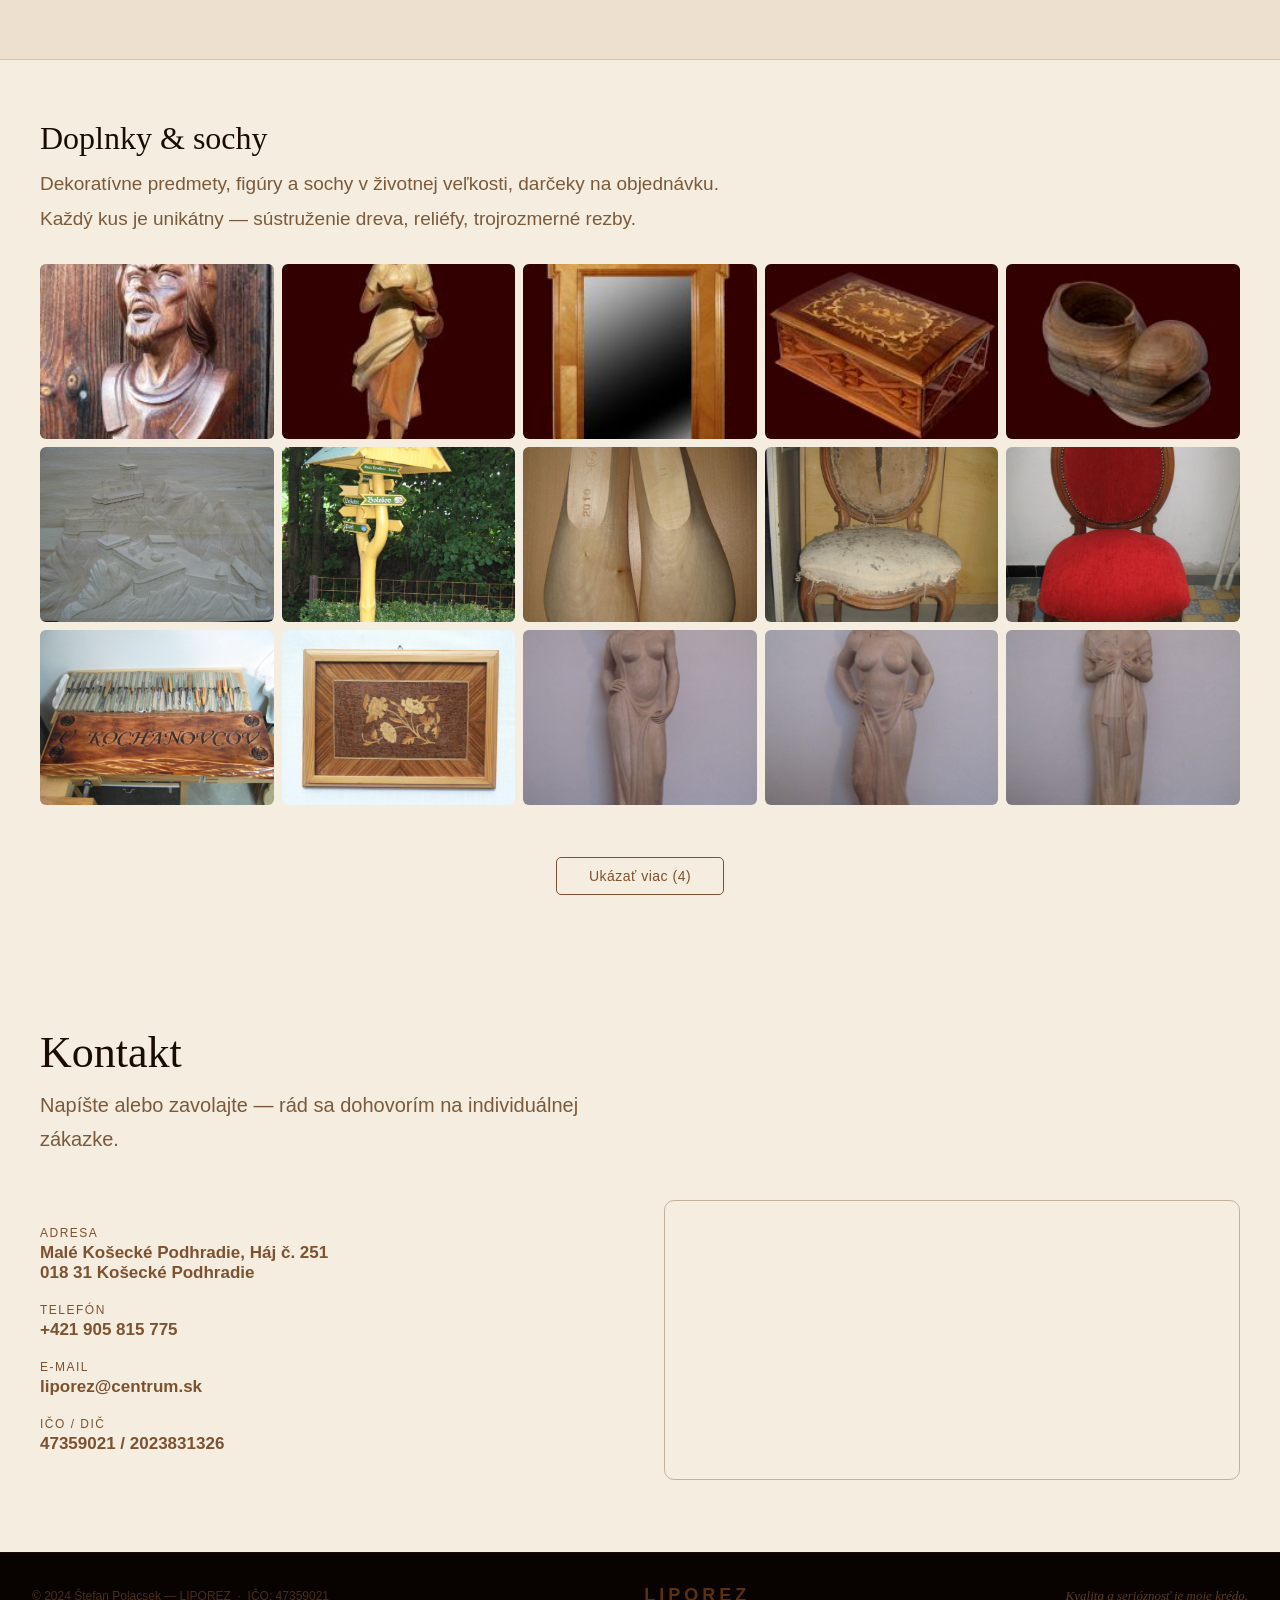
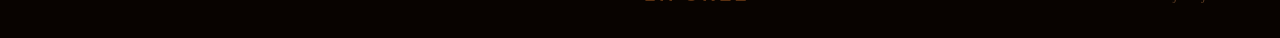
==== commit 5644afad: "Add show-more gallery pagination and CSS admin panel Co-Authored-By: Claude Sonnet 4.6 <noreply@anth" ====
--- a/index.html
+++ b/index.html
@@ -435,6 +435,23 @@
     section#omne { padding-left: 20px !important; padding-right: 20px !important; }
   }
 
+  /* SHOW MORE */
+  .show-more-btn {
+    display: block;
+    margin: 24px auto 0;
+    font-family: Arial, sans-serif;
+    font-size: 14px;
+    background: transparent;
+    color: #7C5230;
+    border: 1px solid #7C5230;
+    padding: 10px 32px;
+    border-radius: 5px;
+    cursor: pointer;
+    transition: background 0.2s, color 0.2s;
+    letter-spacing: 0.5px;
+  }
+  .show-more-btn:hover { background: #7C5230; color: #F0DEC0; }
+
   @media (max-width: 480px) {
     .hero h1 { font-size: 28px; }
     .cat-grid { grid-template-columns: 1fr; }
@@ -444,6 +461,7 @@
     .stat { flex: 1 1 100%; }
   }
 </style>
+<link rel="stylesheet" href="custom.css">
 </head>
 <body>
 
@@ -879,6 +897,35 @@
     if (e.key === 'ArrowLeft') lbNav(-1);
     if (e.key === 'ArrowRight') lbNav(1);
   });
+
+  // SHOW MORE
+  (function() {
+    var PAGE_SIZE = 15;
+    document.querySelectorAll('.gallery-grid').forEach(function(grid) {
+      var items = Array.from(grid.querySelectorAll('.gallery-item'));
+      if (items.length <= PAGE_SIZE) return;
+      var shown = PAGE_SIZE;
+      items.forEach(function(item, i) {
+        if (i >= PAGE_SIZE) item.style.display = 'none';
+      });
+      var btn = document.createElement('button');
+      btn.className = 'show-more-btn';
+      btn.textContent = 'Ukázať viac (' + (items.length - shown) + ')';
+      grid.insertAdjacentElement('afterend', btn);
+      btn.addEventListener('click', function() {
+        var nextShown = Math.min(shown + PAGE_SIZE, items.length);
+        for (var i = shown; i < nextShown; i++) {
+          items[i].style.display = '';
+        }
+        shown = nextShown;
+        if (shown >= items.length) {
+          btn.style.display = 'none';
+        } else {
+          btn.textContent = 'Ukázať viac (' + (items.length - shown) + ')';
+        }
+      });
+    });
+  })();
 </script>
 </body>
 </html>
--- a/custom.css
+++ b/custom.css
@@ -0,0 +1 @@
+/* LIPOREZ custom styles — spravované cez admin.html */
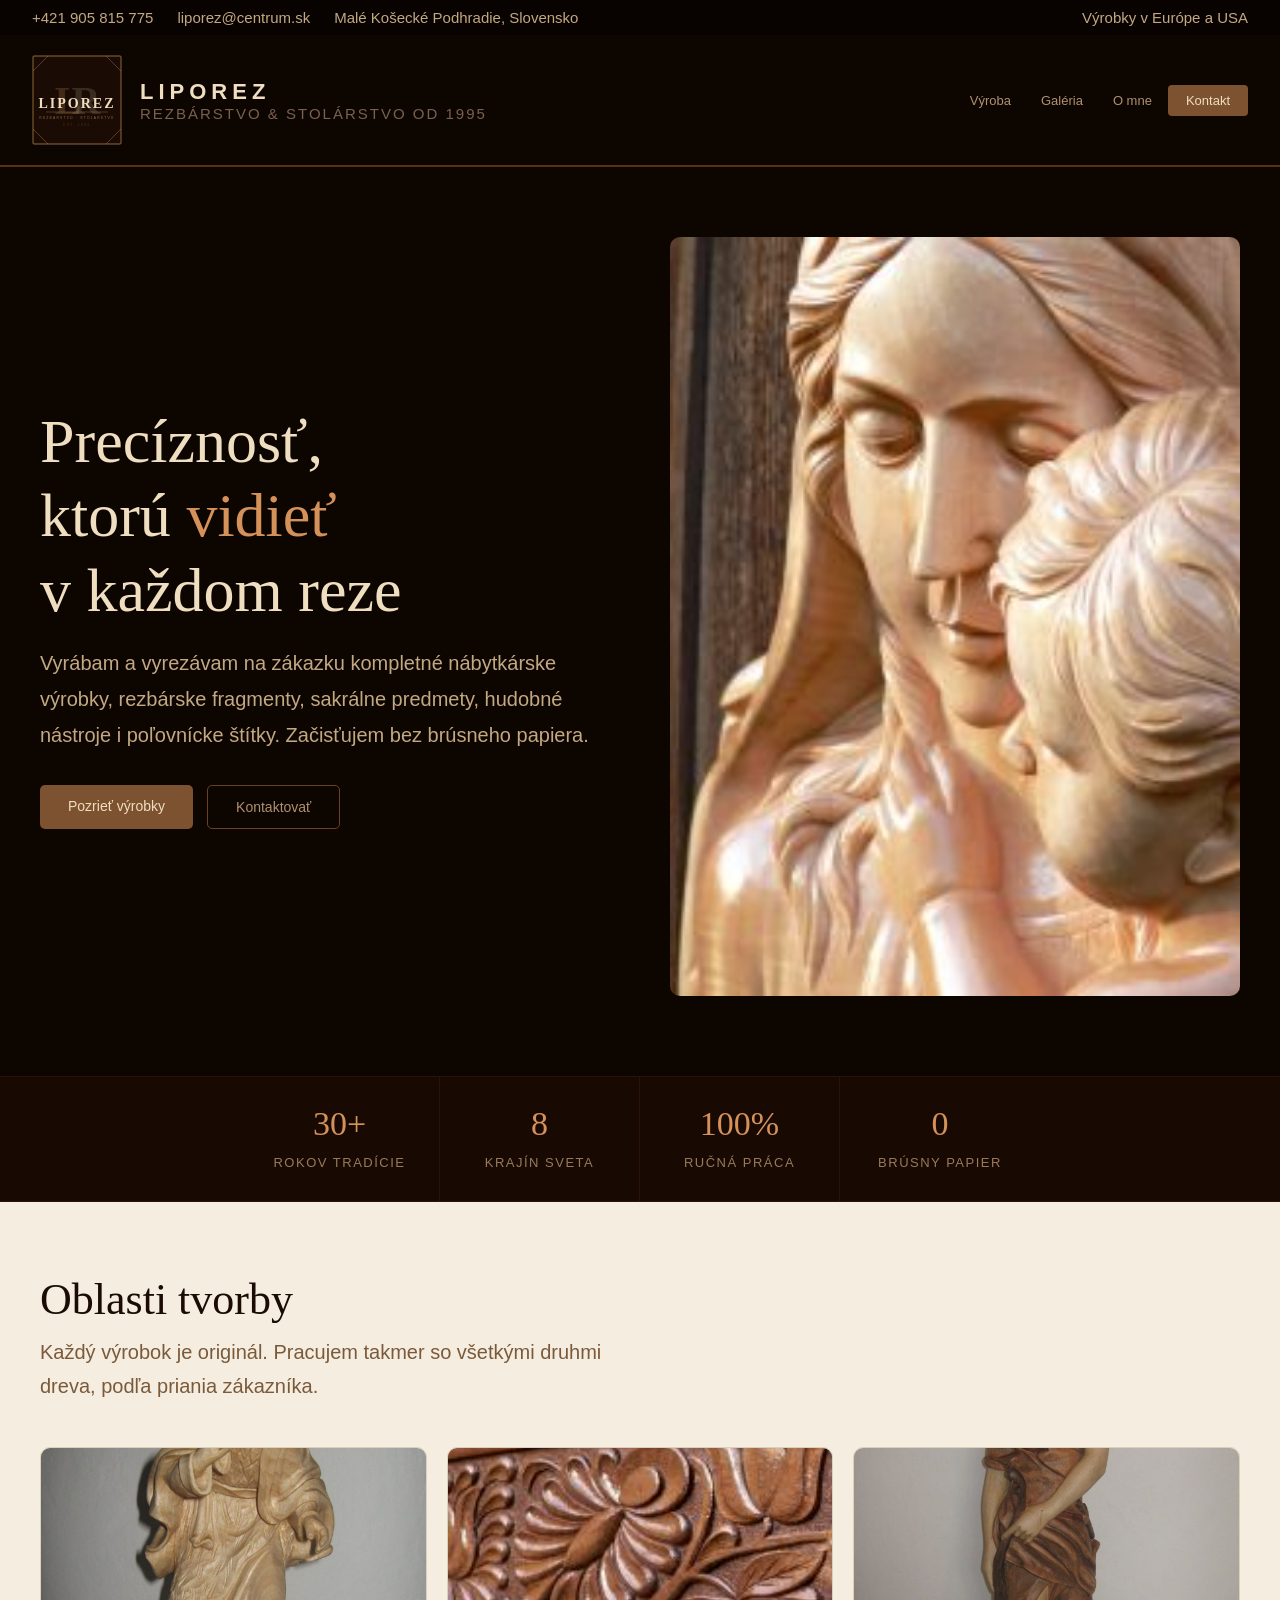
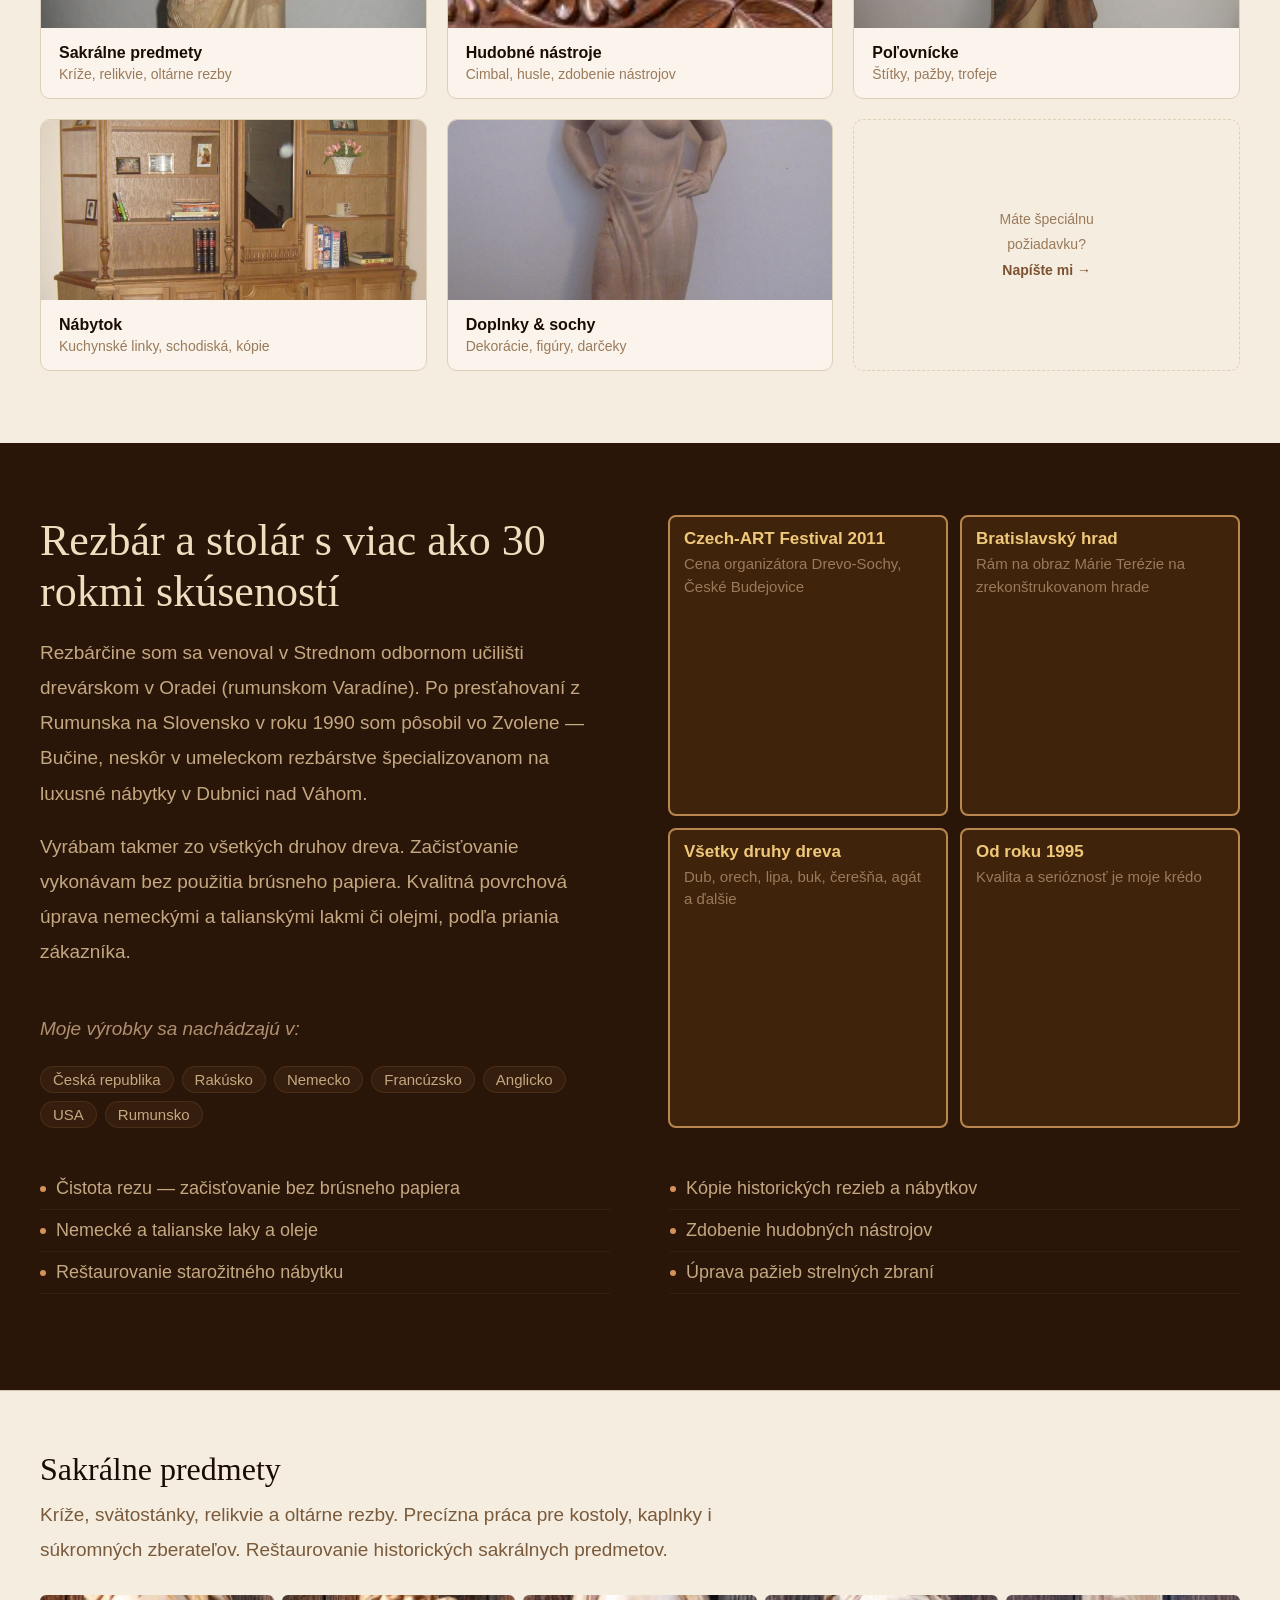
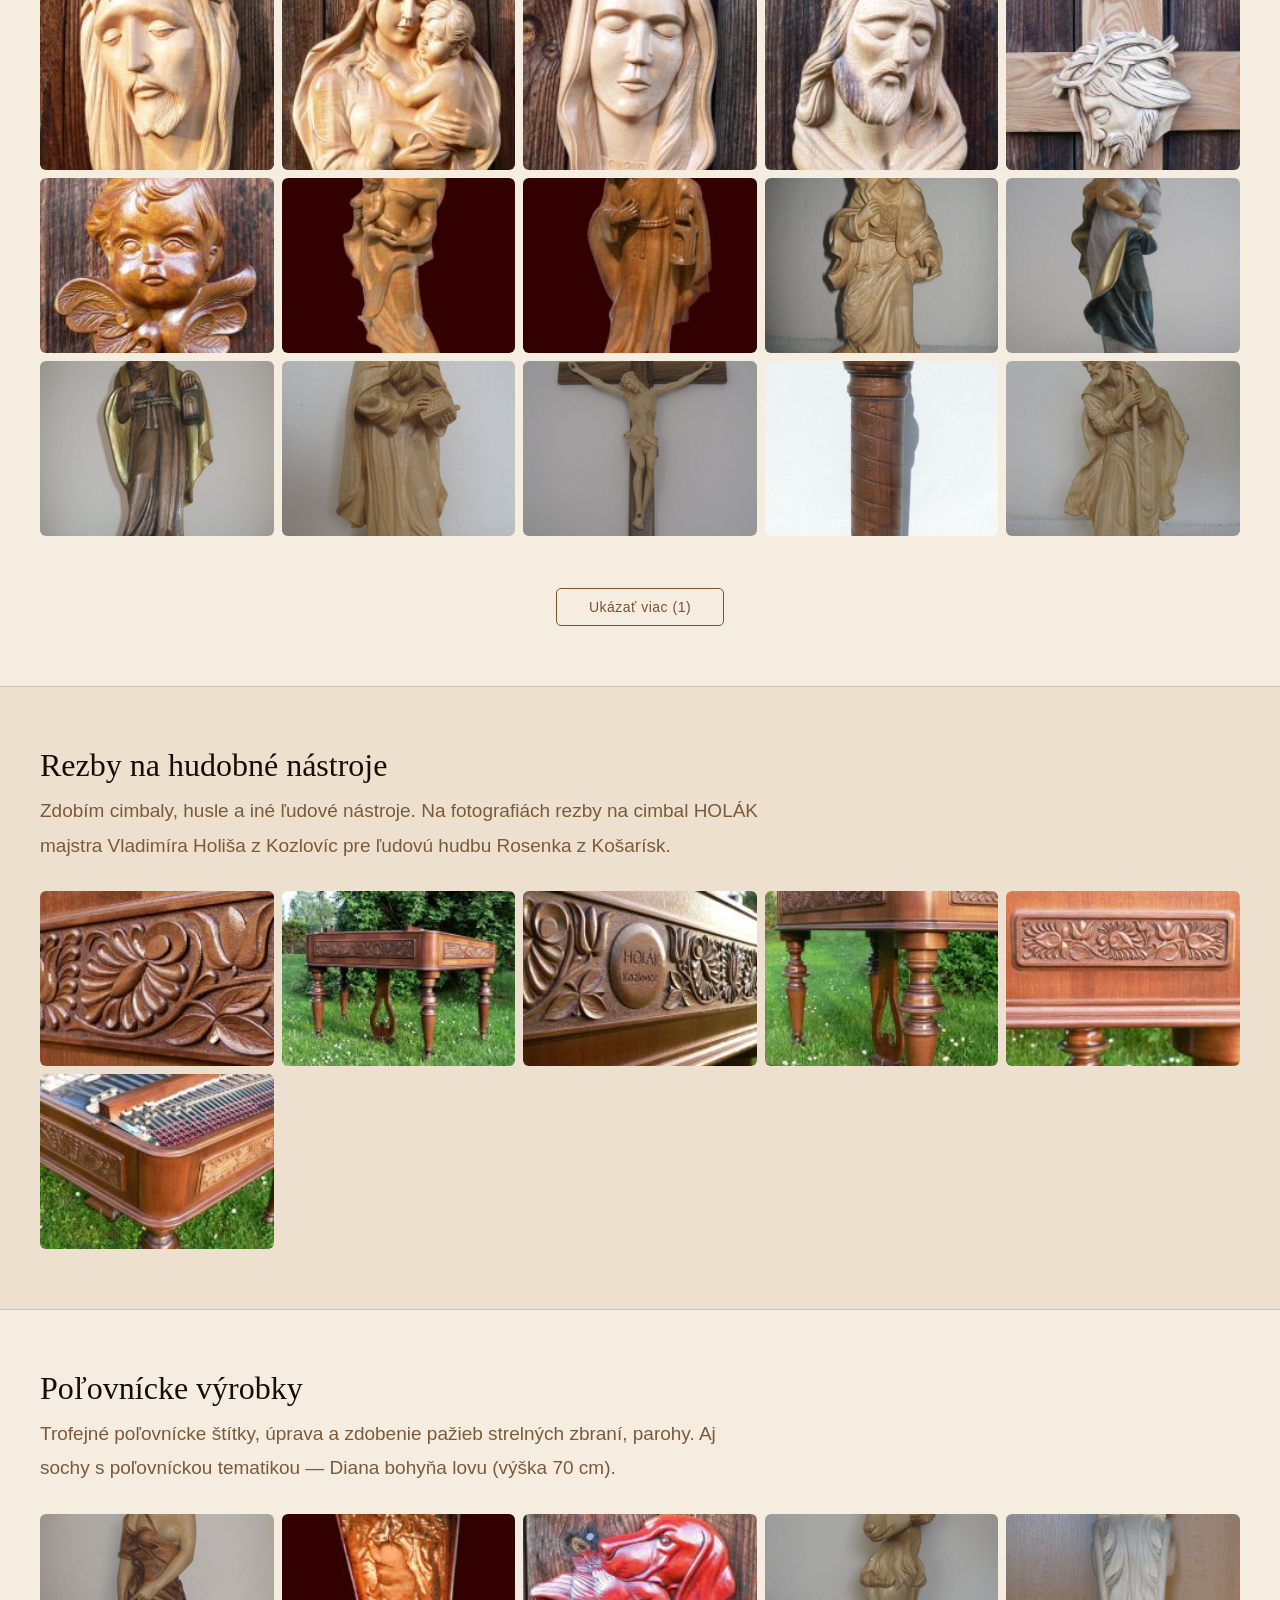
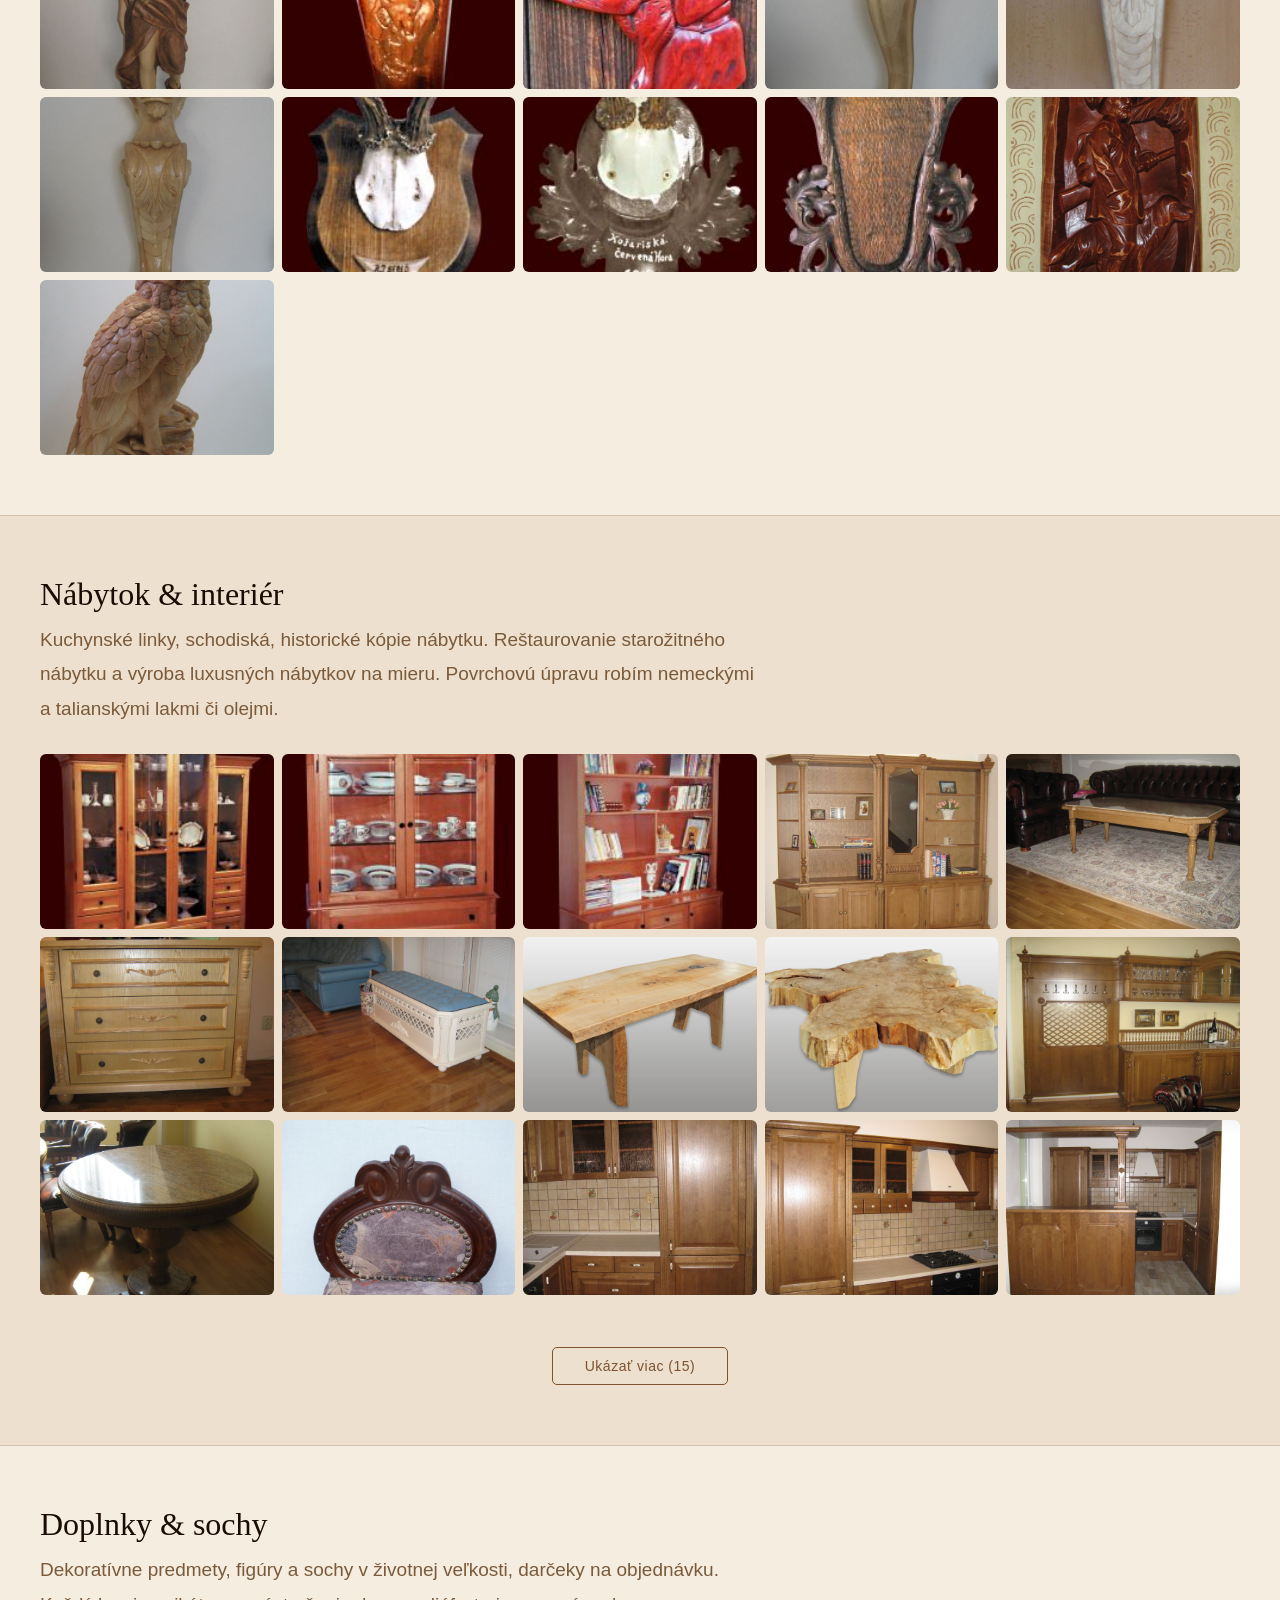
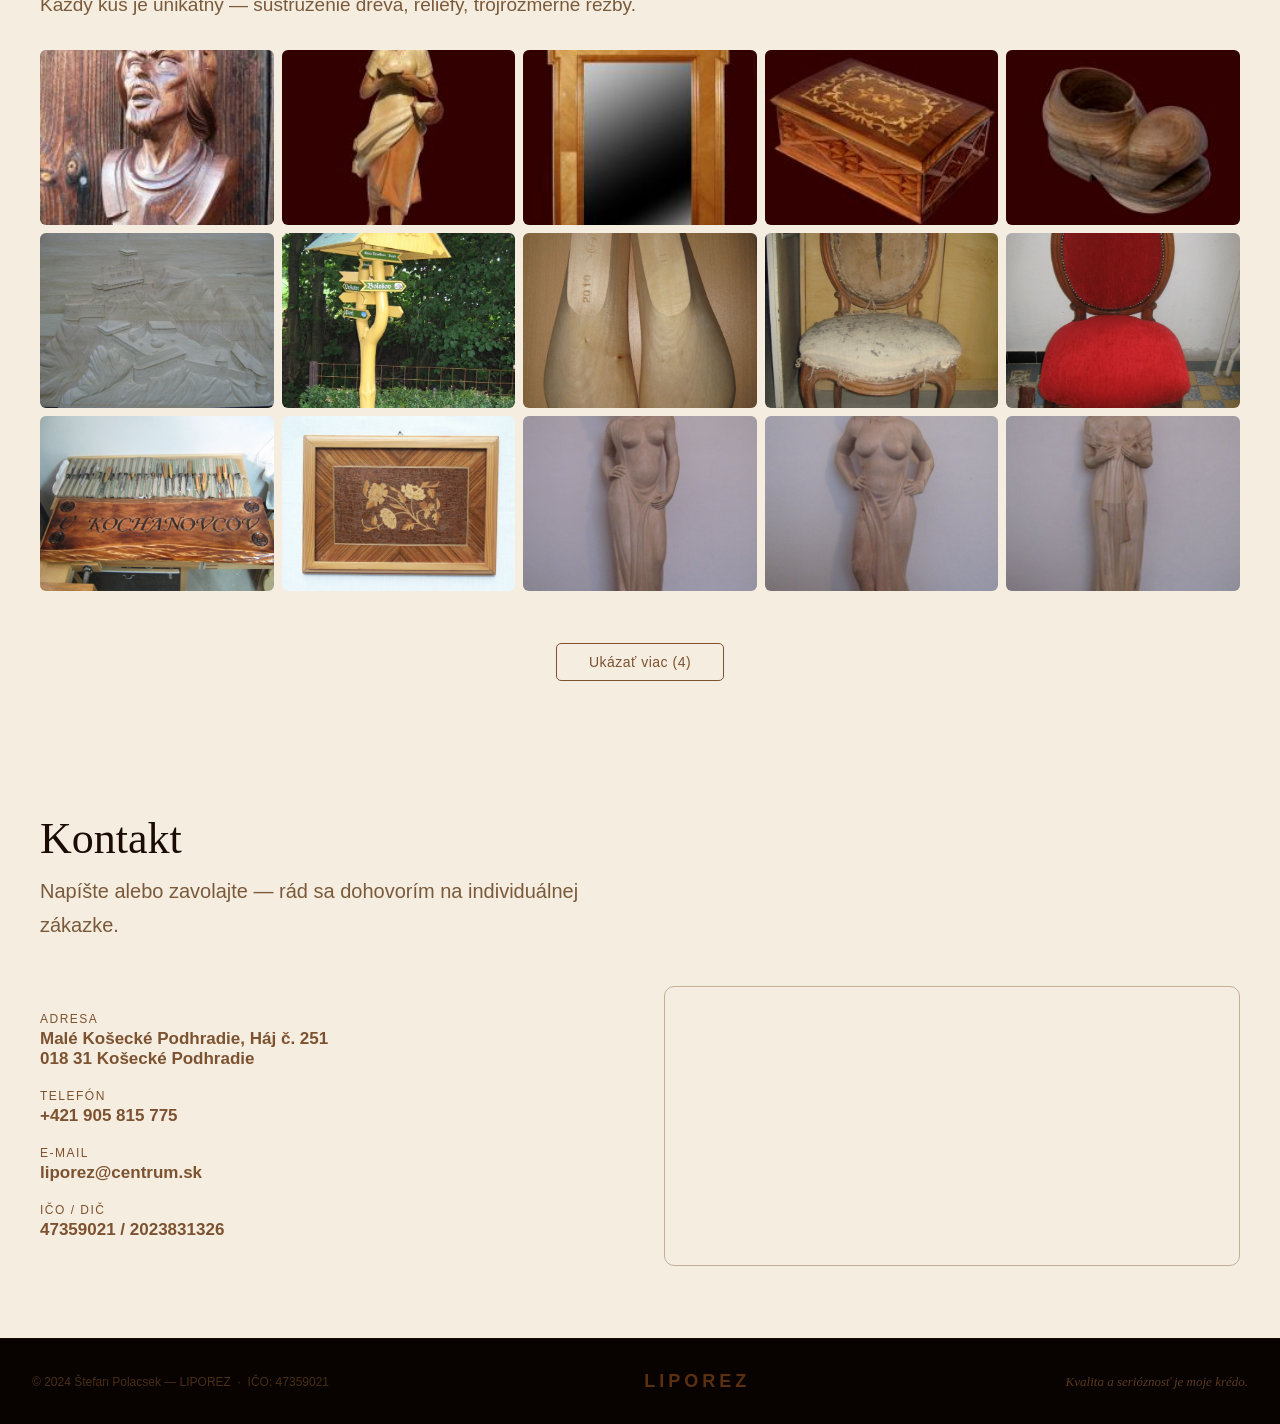
==== commit a3b787a7: "Expand admin CSS controls + move cred cards beside biography text Co-Authored-By: Claude Sonnet 4.6 " ====
--- a/index.html
+++ b/index.html
@@ -423,6 +423,7 @@
     .gallery-grid { grid-template-columns: repeat(3, 1fr); }
 
     .about-grid { grid-template-columns: 1fr; gap: 32px; }
+    .about-right { margin-top: 0; }
     .cred-grid { grid-template-columns: 1fr 1fr; }
 
     .features { columns: 1; }
@@ -591,13 +592,27 @@
   <span class="section-eyebrow section-eyebrow-light">Remeselník</span>
   <div class="about-grid">
 
-    <!-- VĽAVO: badge, nadpis, text, kolonky -->
+    <!-- VĽAVO: nadpis, text -->
     <div class="about-left">
 
       <h2 class="light">Rezbár a stolár s viac ako 30 rokmi skúseností</h2>
       <p style="color:#C4A882;">Rezbárčine som sa venoval v Strednom odbornom učilišti drevárskom v Oradei (rumunskom Varadíne). Po presťahovaní z Rumunska na Slovensko v roku 1990 som pôsobil vo Zvolene — Bučine, neskôr v umeleckom rezbárstve špecializovanom na luxusné nábytky v Dubnici nad Váhom.</p>
       <p style="color:#C4A882;">Vyrábam takmer zo všetkých druhov dreva. Začisťovanie vykonávam bez použitia brúsneho papiera. Kvalitná povrchová úprava nemeckými a talianskými lakmi či olejmi, podľa priania zákazníka.</p>
-      <div class="cred-grid" style="margin-top:8px;">
+      <p style="font-style:italic;font-size:19px;color:#B09070;margin-top:24px;margin-bottom:12px;">Moje výrobky sa nachádzajú v:</p>
+      <div class="countries">
+        <span class="country-pill">Česká republika</span>
+        <span class="country-pill">Rakúsko</span>
+        <span class="country-pill">Nemecko</span>
+        <span class="country-pill">Francúzsko</span>
+        <span class="country-pill">Anglicko</span>
+        <span class="country-pill">USA</span>
+        <span class="country-pill">Rumunsko</span>
+      </div>
+    </div>
+
+    <!-- VPRAVO: kartičky -->
+    <div class="about-right">
+      <div class="cred-grid" style="height:100%;">
         <div class="cred-card featured" style="padding:12px 14px;">
           <div class="cred-icon" style="font-size:15px;">🏆</div>
           <div class="cred-title" style="font-size:17px;">Czech-ART Festival 2011</div>
@@ -618,16 +633,6 @@
           <div class="cred-title" style="font-size:17px;">Od roku 1995</div>
           <div class="cred-text" style="font-size:15px;">Kvalita a serióznosť je moje krédo</div>
         </div>
-      </div>
-      <p style="font-style:italic;font-size:19px;color:#B09070;margin-top:24px;margin-bottom:12px;">Moje výrobky sa nachádzajú v:</p>
-      <div class="countries">
-        <span class="country-pill">Česká republika</span>
-        <span class="country-pill">Rakúsko</span>
-        <span class="country-pill">Nemecko</span>
-        <span class="country-pill">Francúzsko</span>
-        <span class="country-pill">Anglicko</span>
-        <span class="country-pill">USA</span>
-        <span class="country-pill">Rumunsko</span>
       </div>
     </div>
 
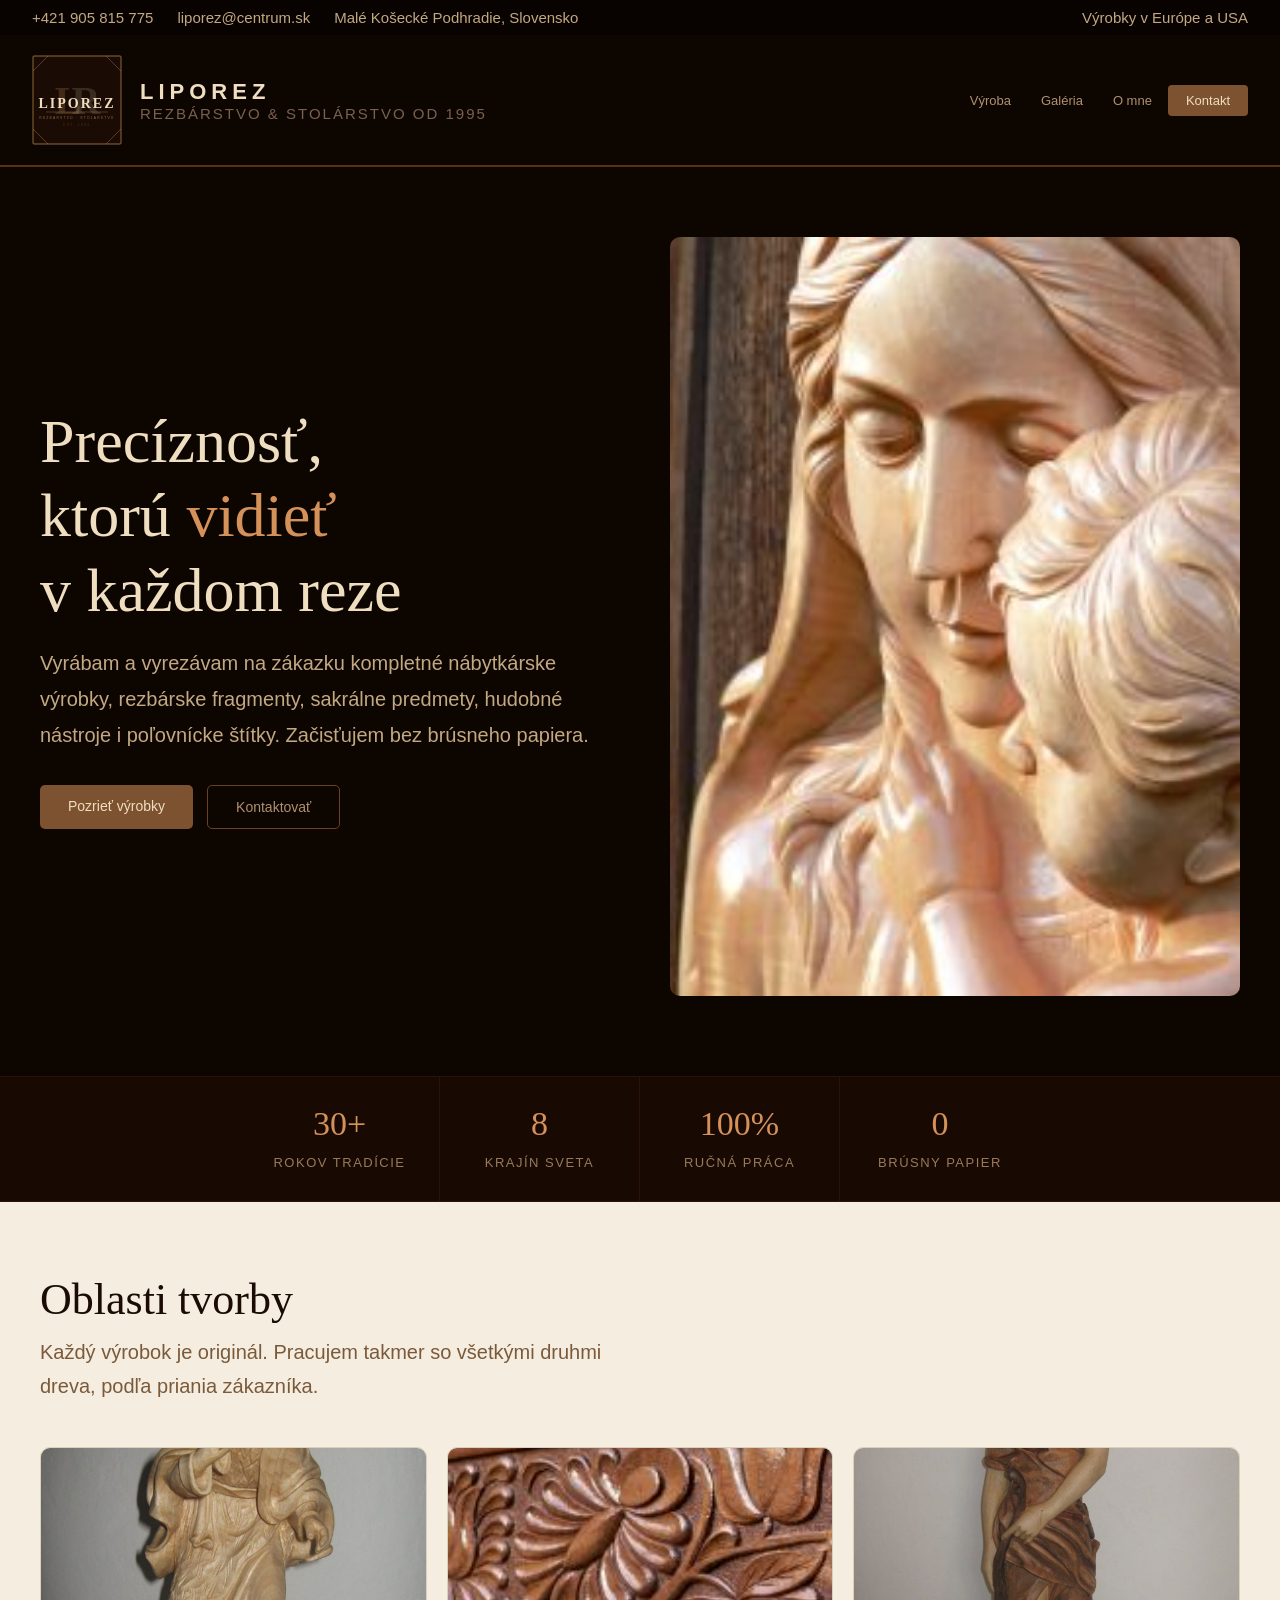
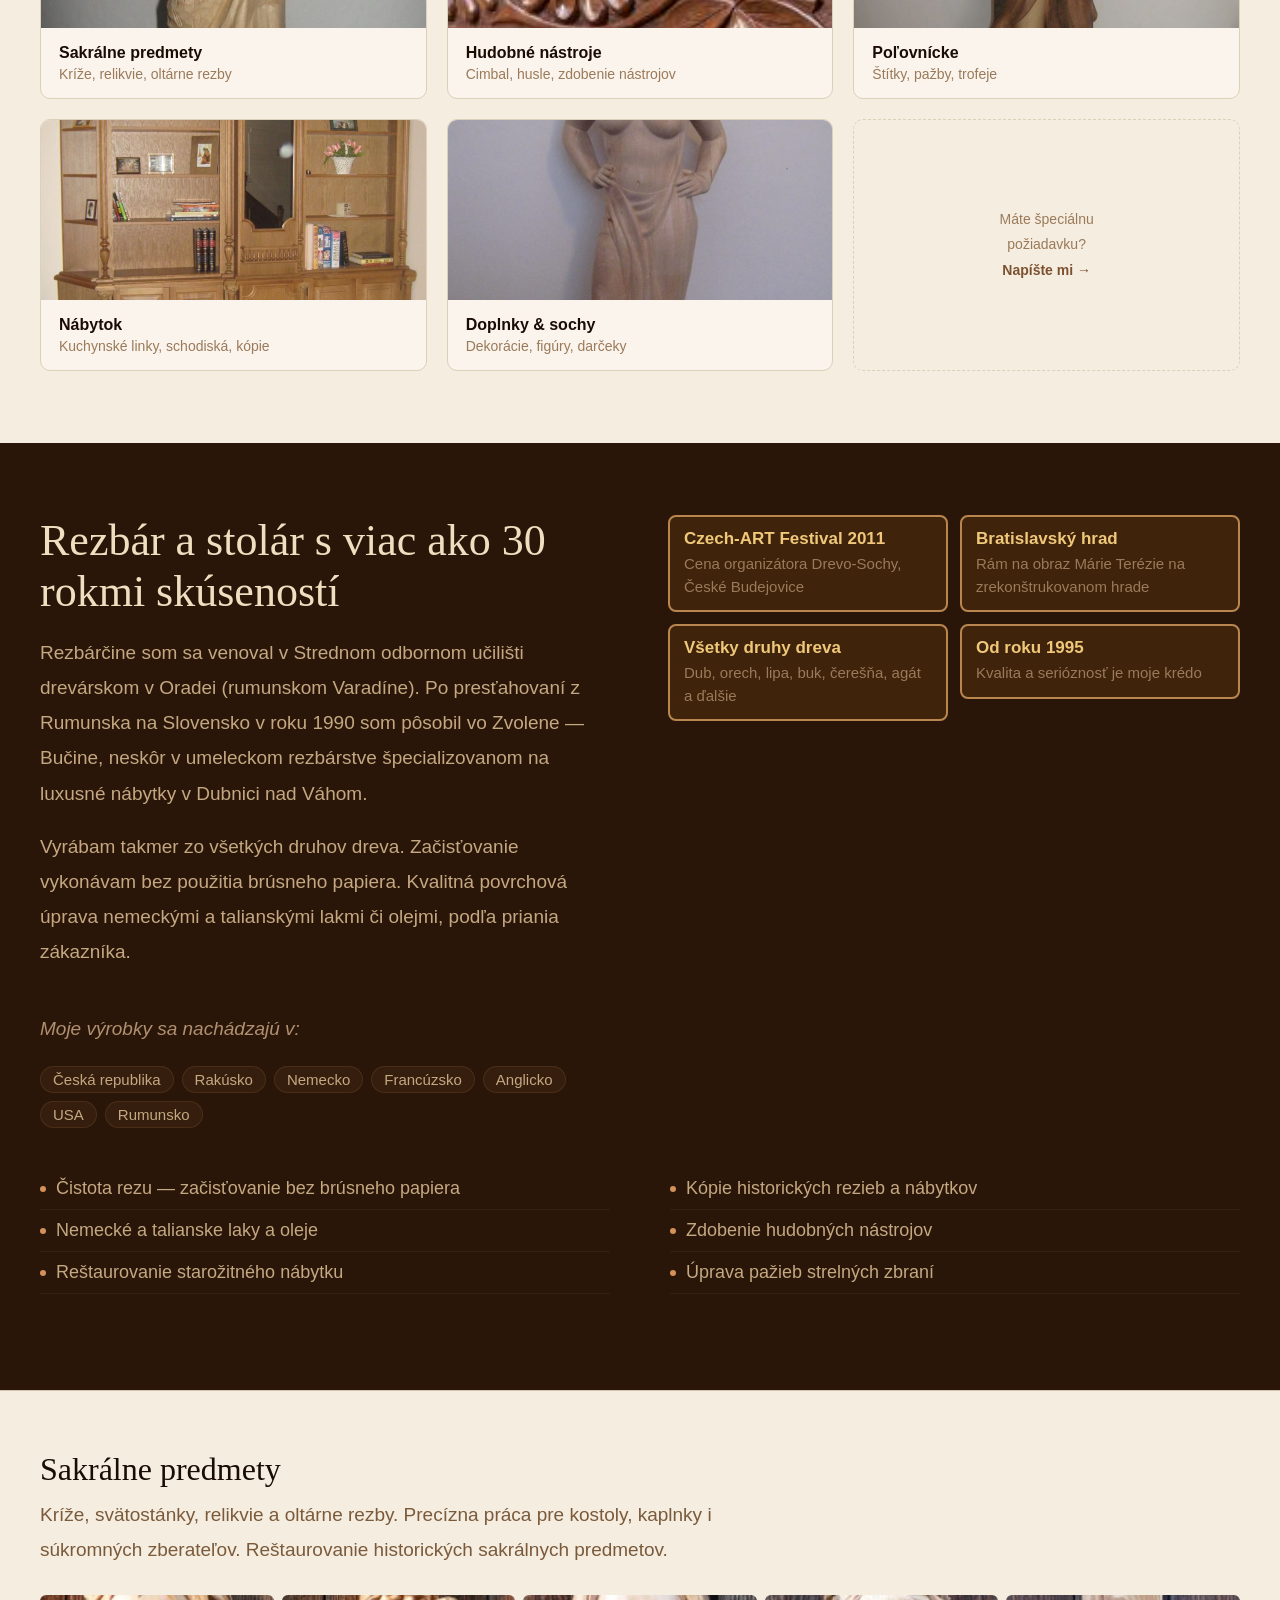
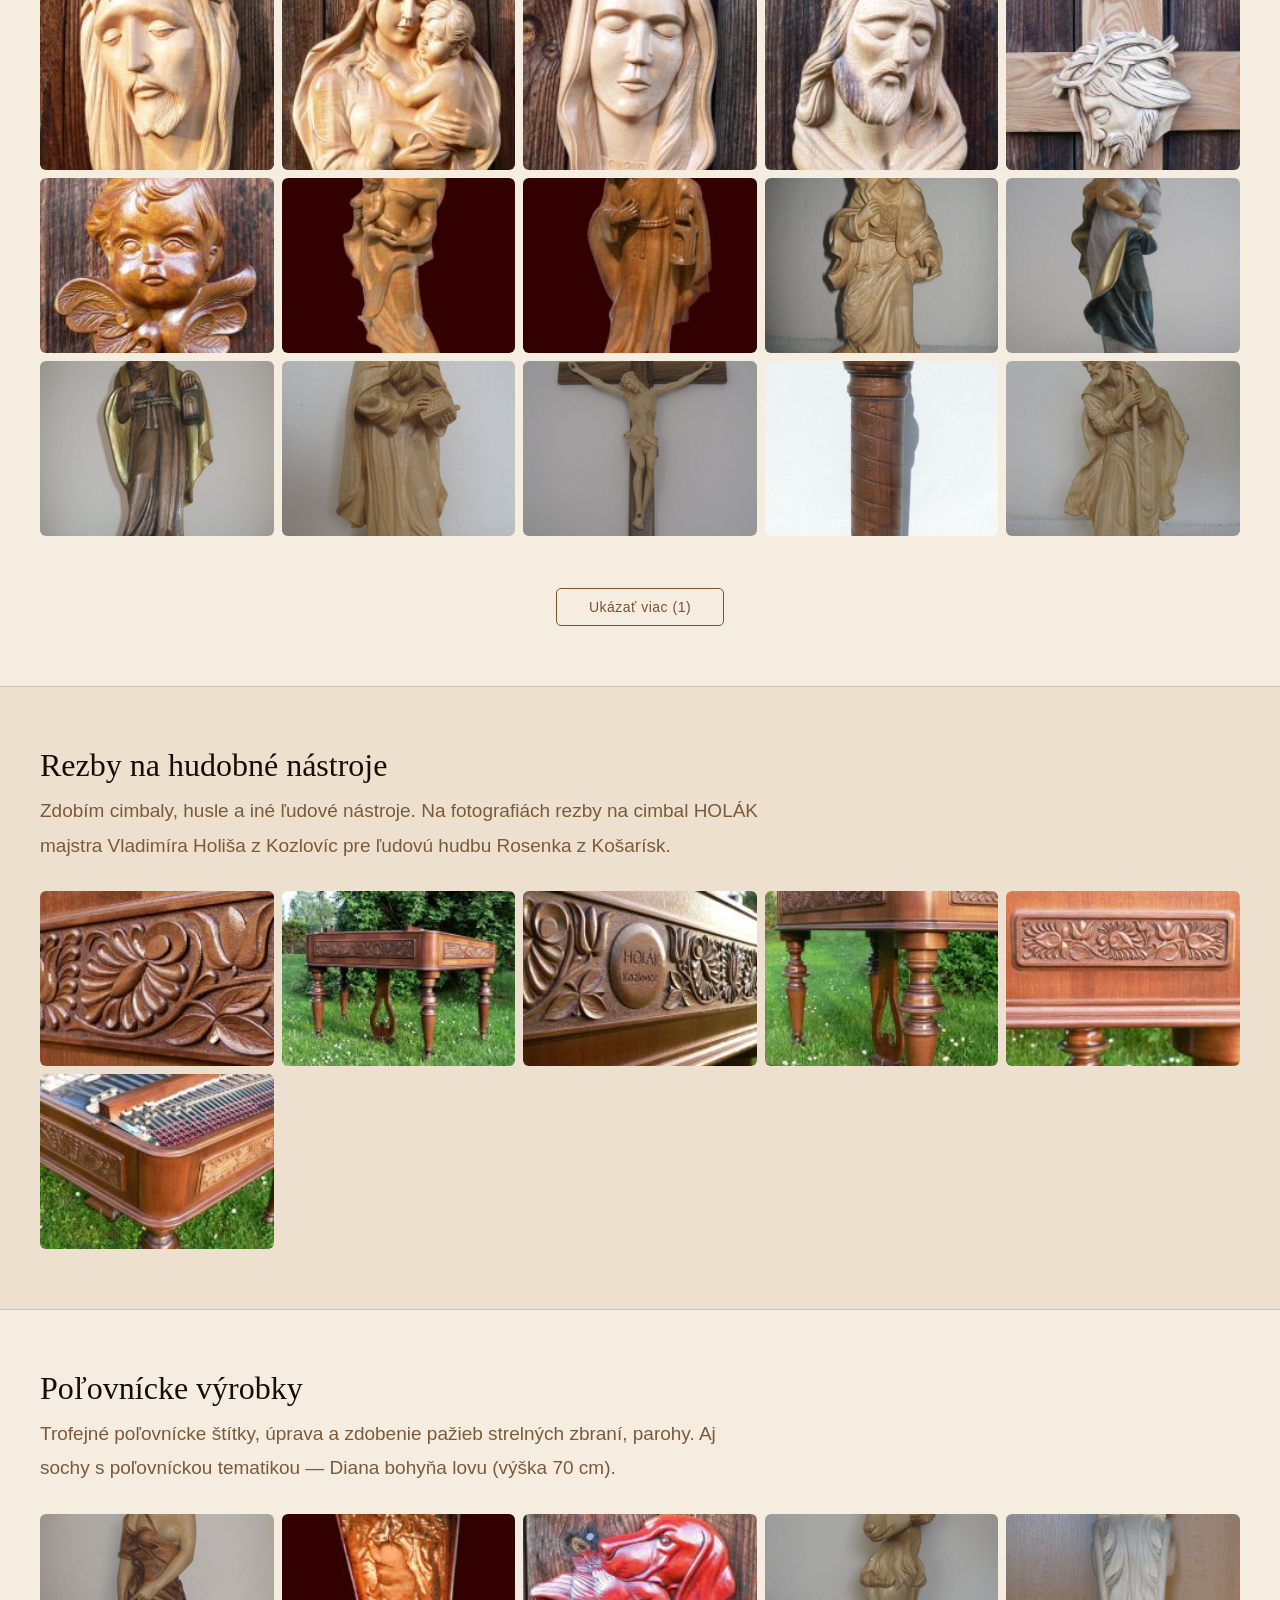
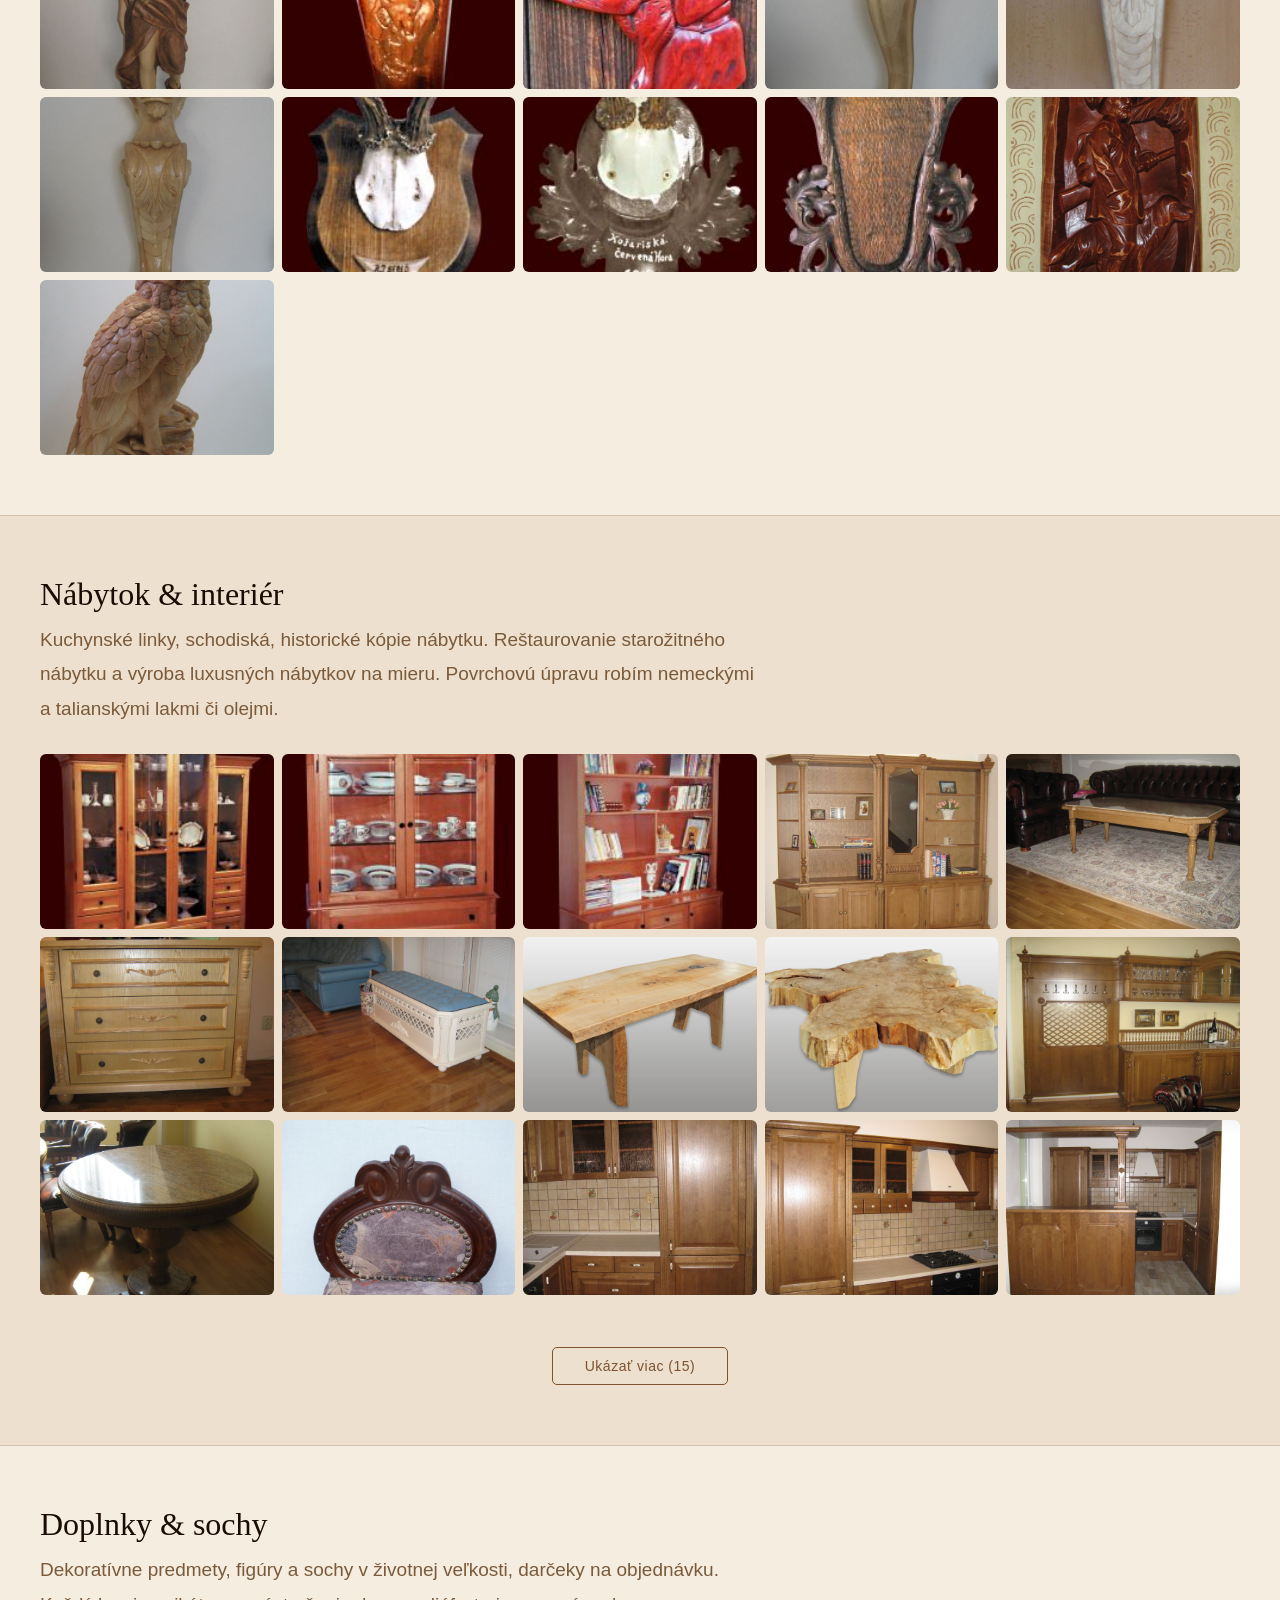
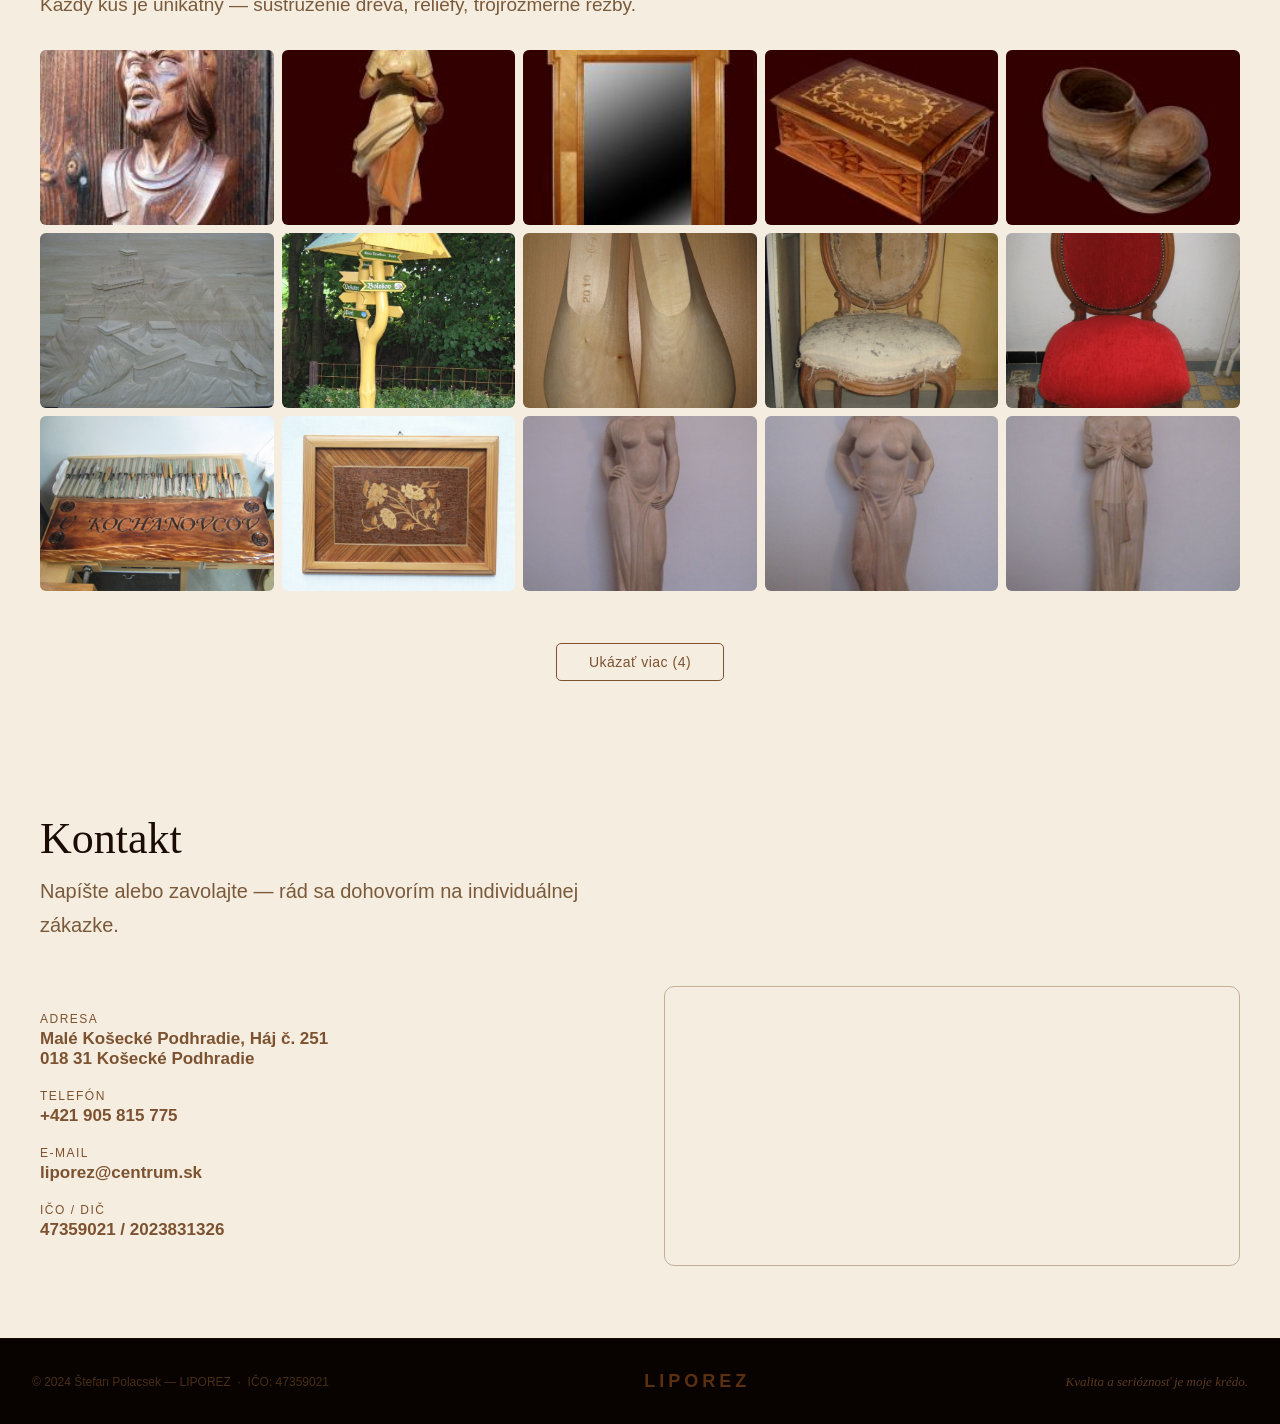
==== commit 130312d6: "Fix cred cards height — no stretch, sized by content Co-Authored-By: Claude Sonnet 4.6 <noreply@anth" ====
--- a/index.html
+++ b/index.html
@@ -276,7 +276,7 @@
   }
 
   /* CRED CARDS — kompaktné */
-  .cred-grid { display: grid; grid-template-columns: 1fr 1fr; gap: 12px; height: 100%; align-content: stretch; }
+  .cred-grid { display: grid; grid-template-columns: 1fr 1fr; gap: 12px; align-content: start; align-items: start; }
   .cred-card {
     background: rgba(124,82,48,0.1); border: 1px solid rgba(124,82,48,0.25);
     border-radius: 8px; padding: 16px 18px;
@@ -612,7 +612,7 @@
 
     <!-- VPRAVO: kartičky -->
     <div class="about-right">
-      <div class="cred-grid" style="height:100%;">
+      <div class="cred-grid">
         <div class="cred-card featured" style="padding:12px 14px;">
           <div class="cred-icon" style="font-size:15px;">🏆</div>
           <div class="cred-title" style="font-size:17px;">Czech-ART Festival 2011</div>
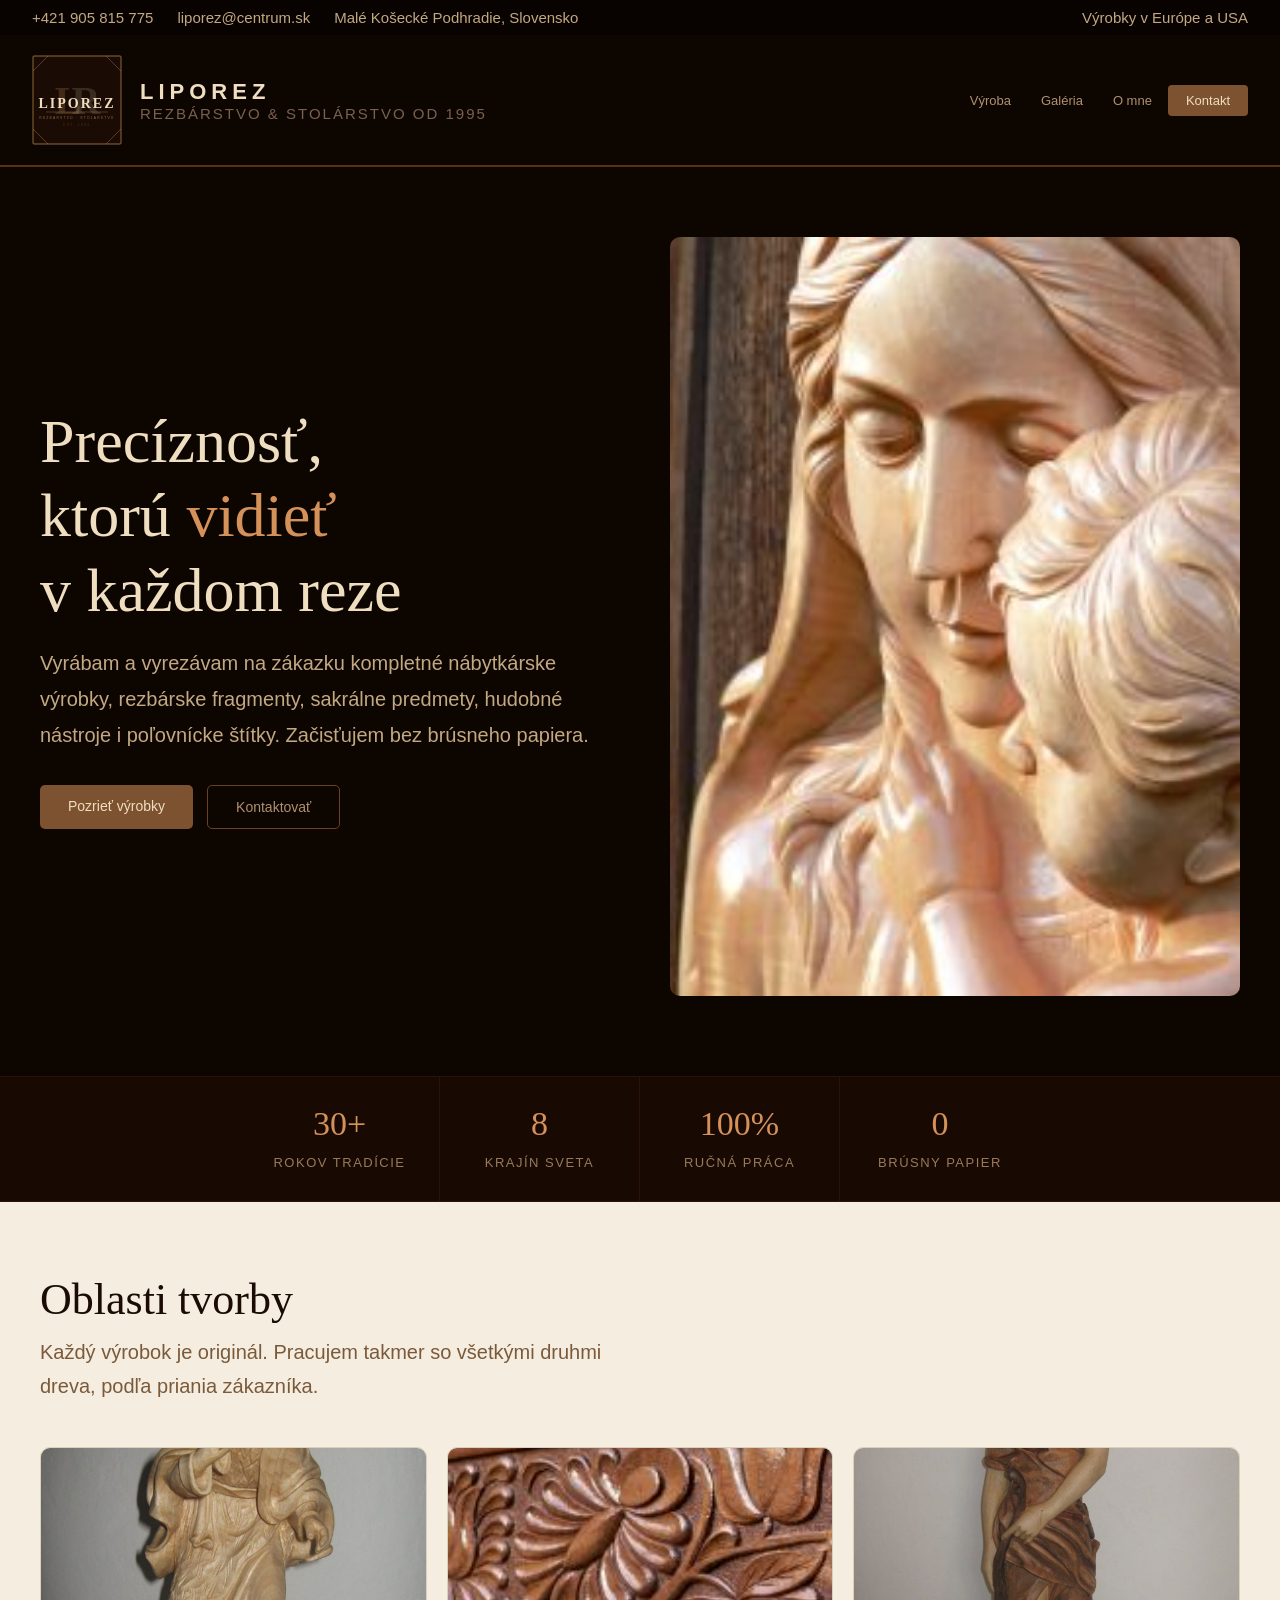
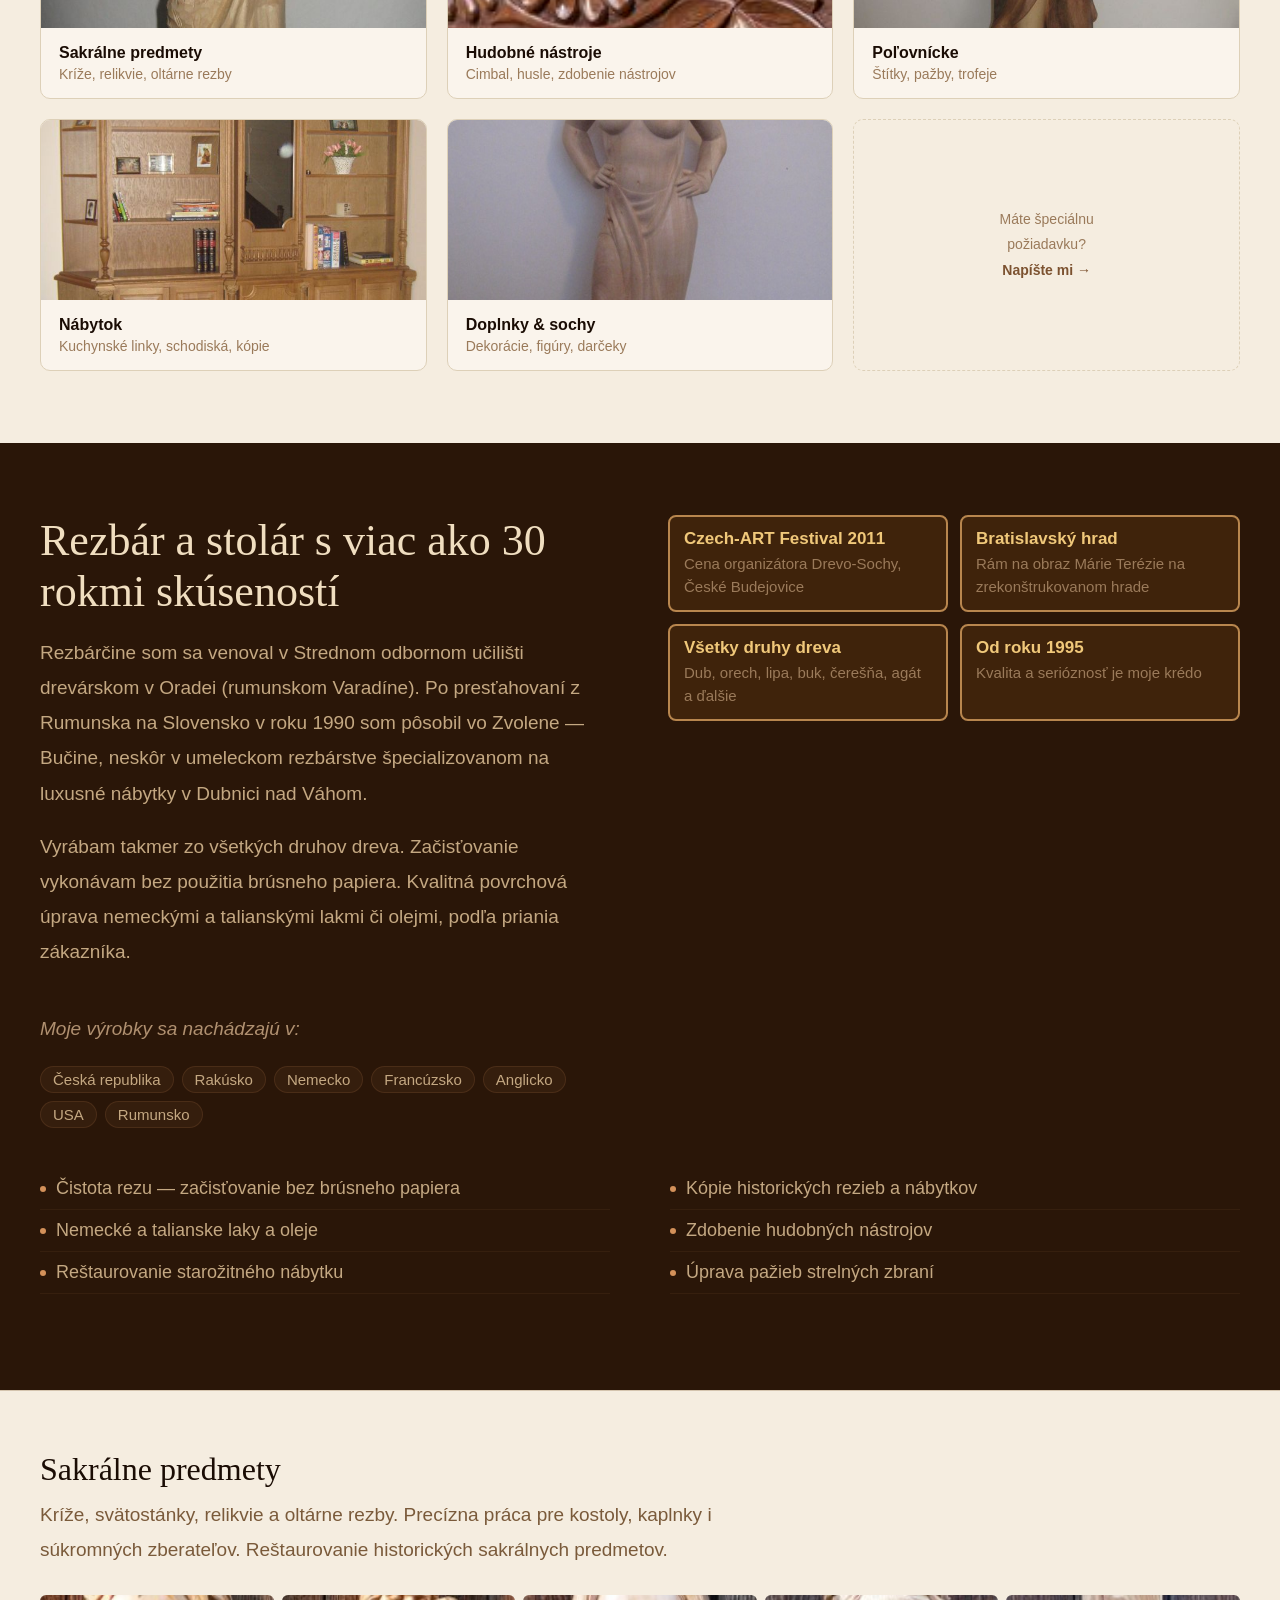
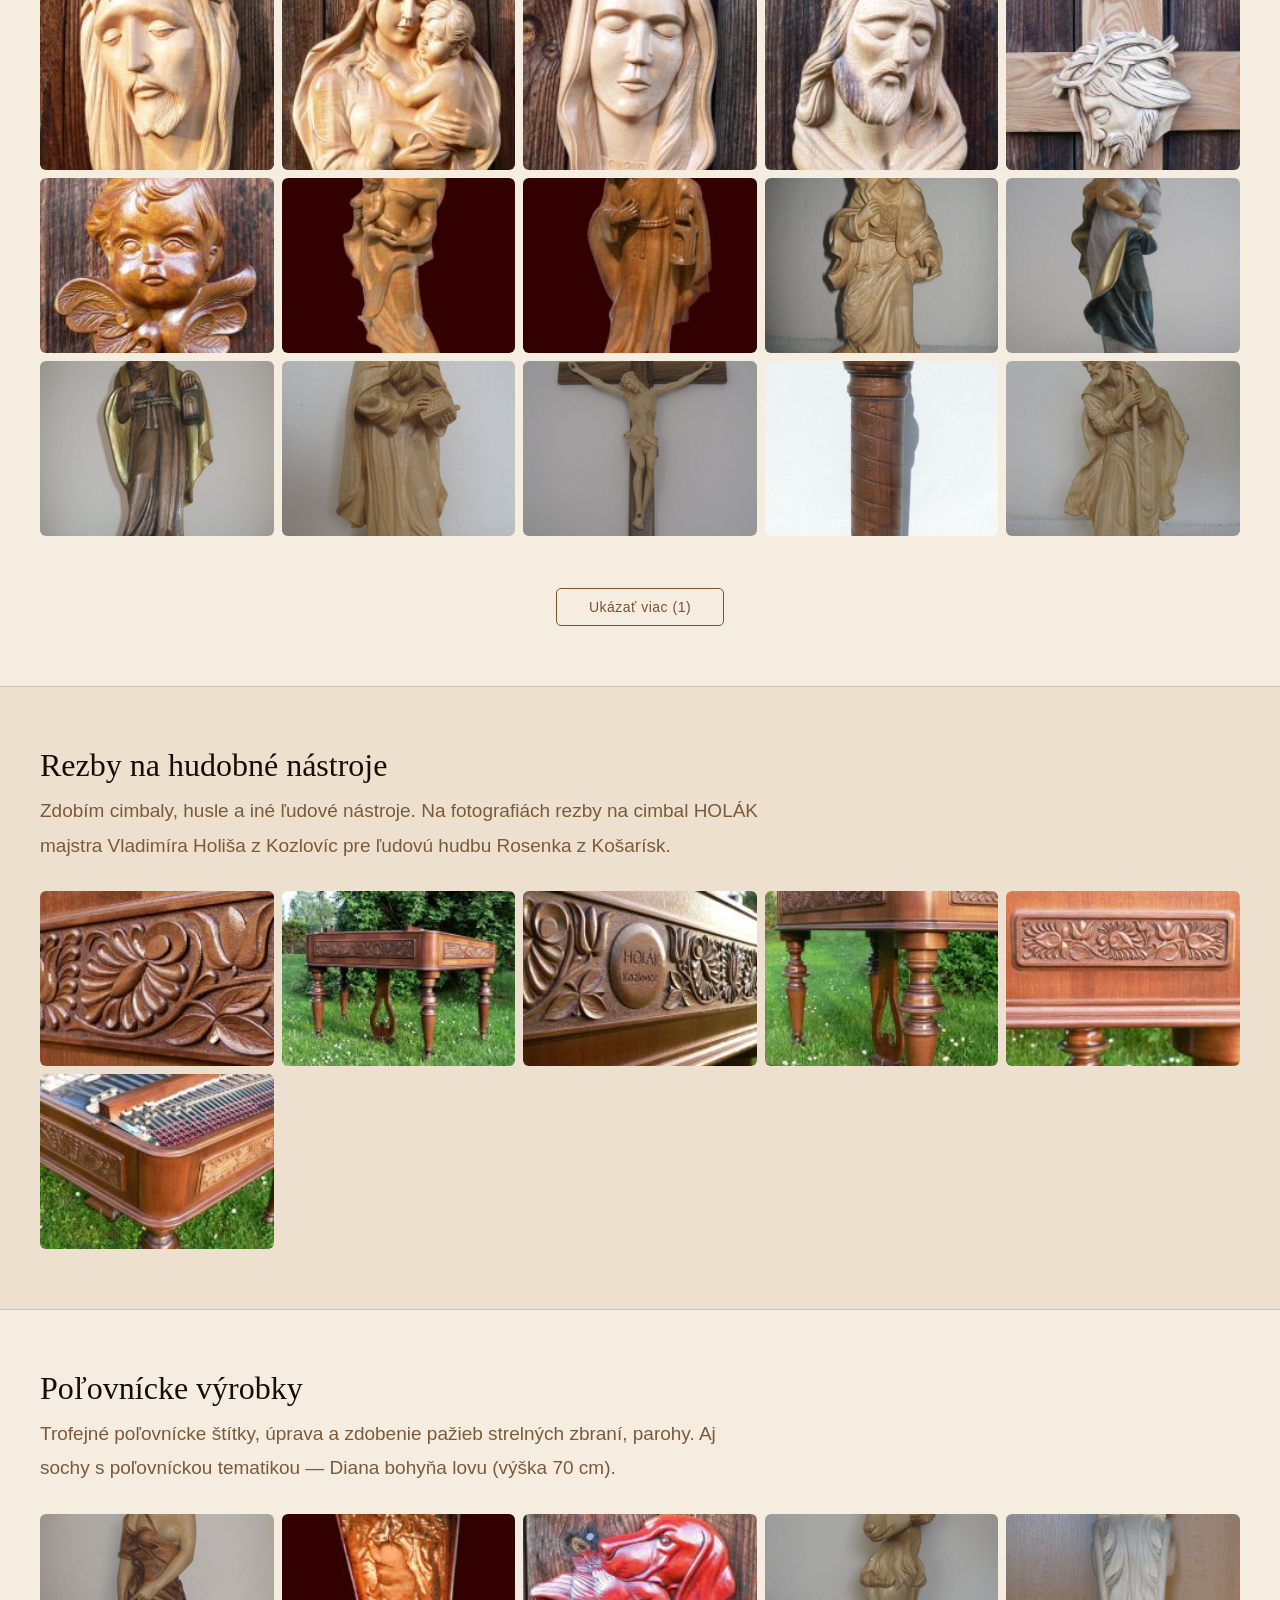
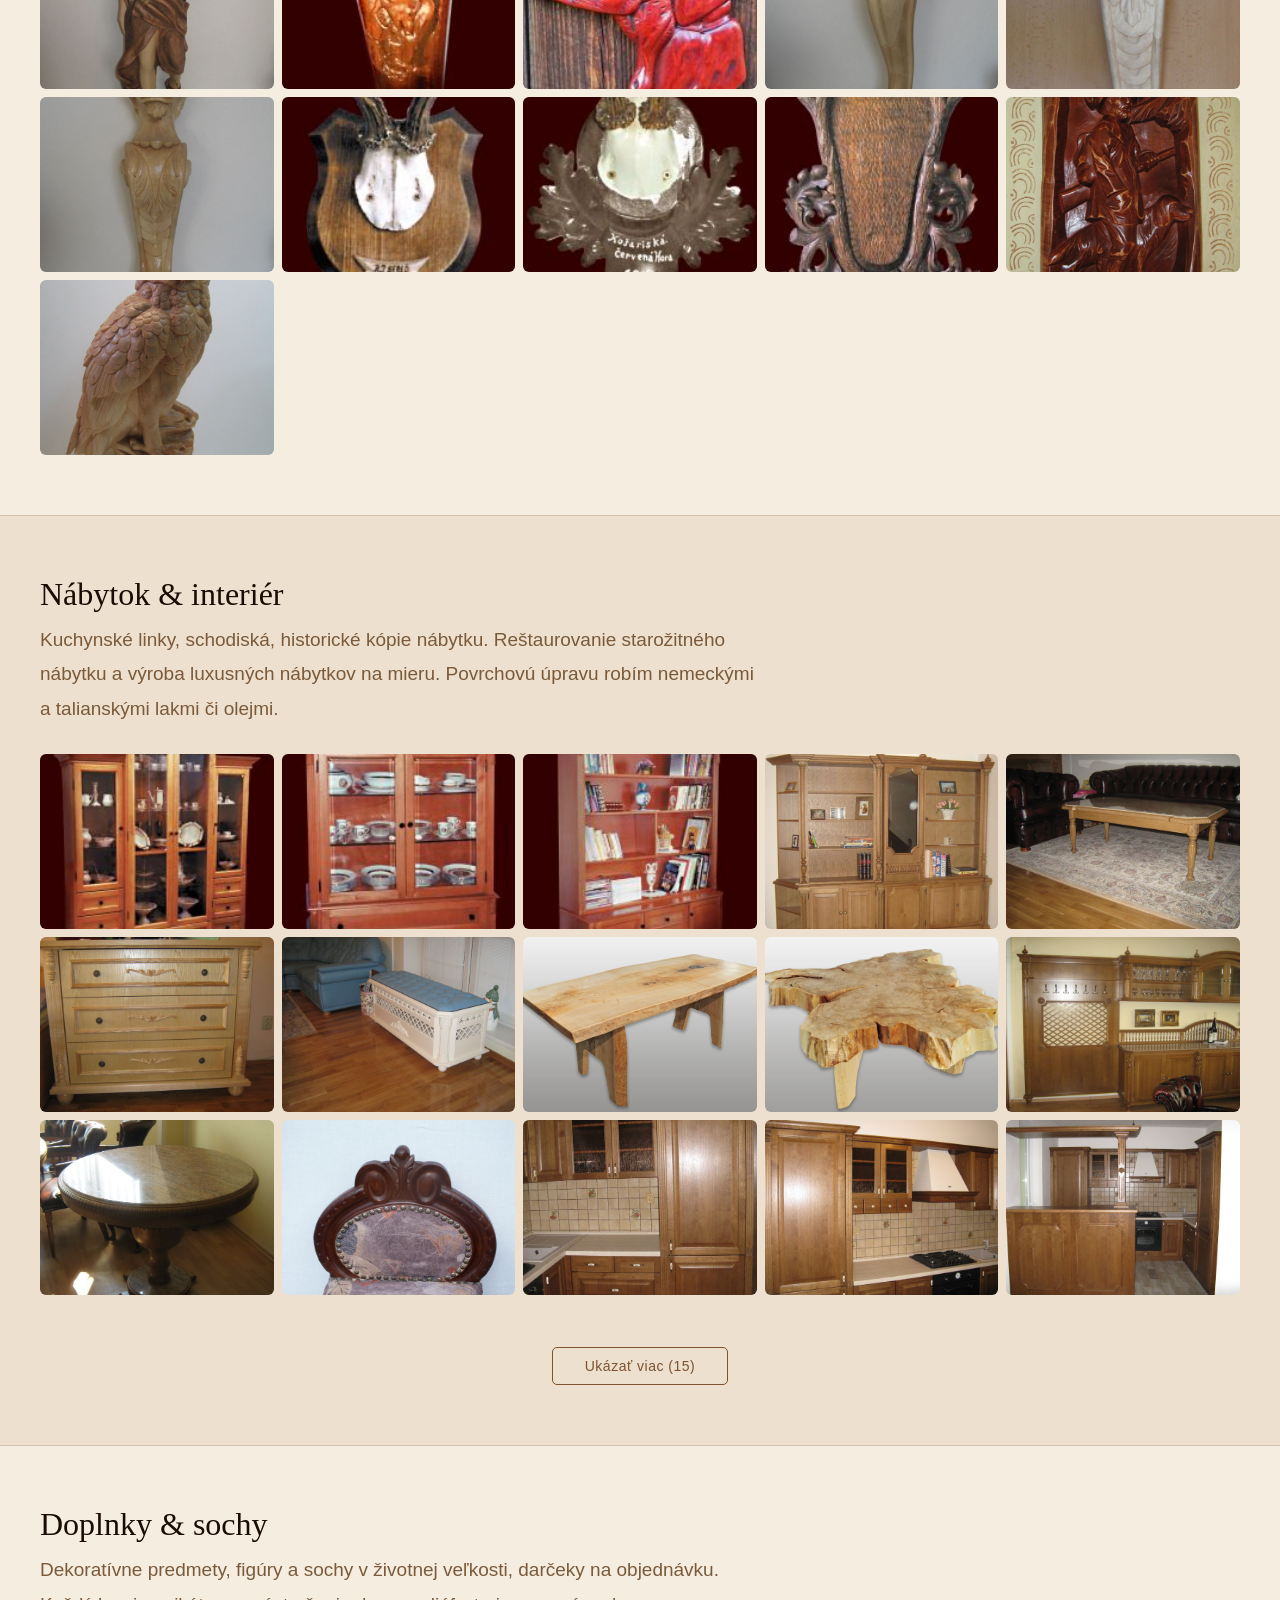
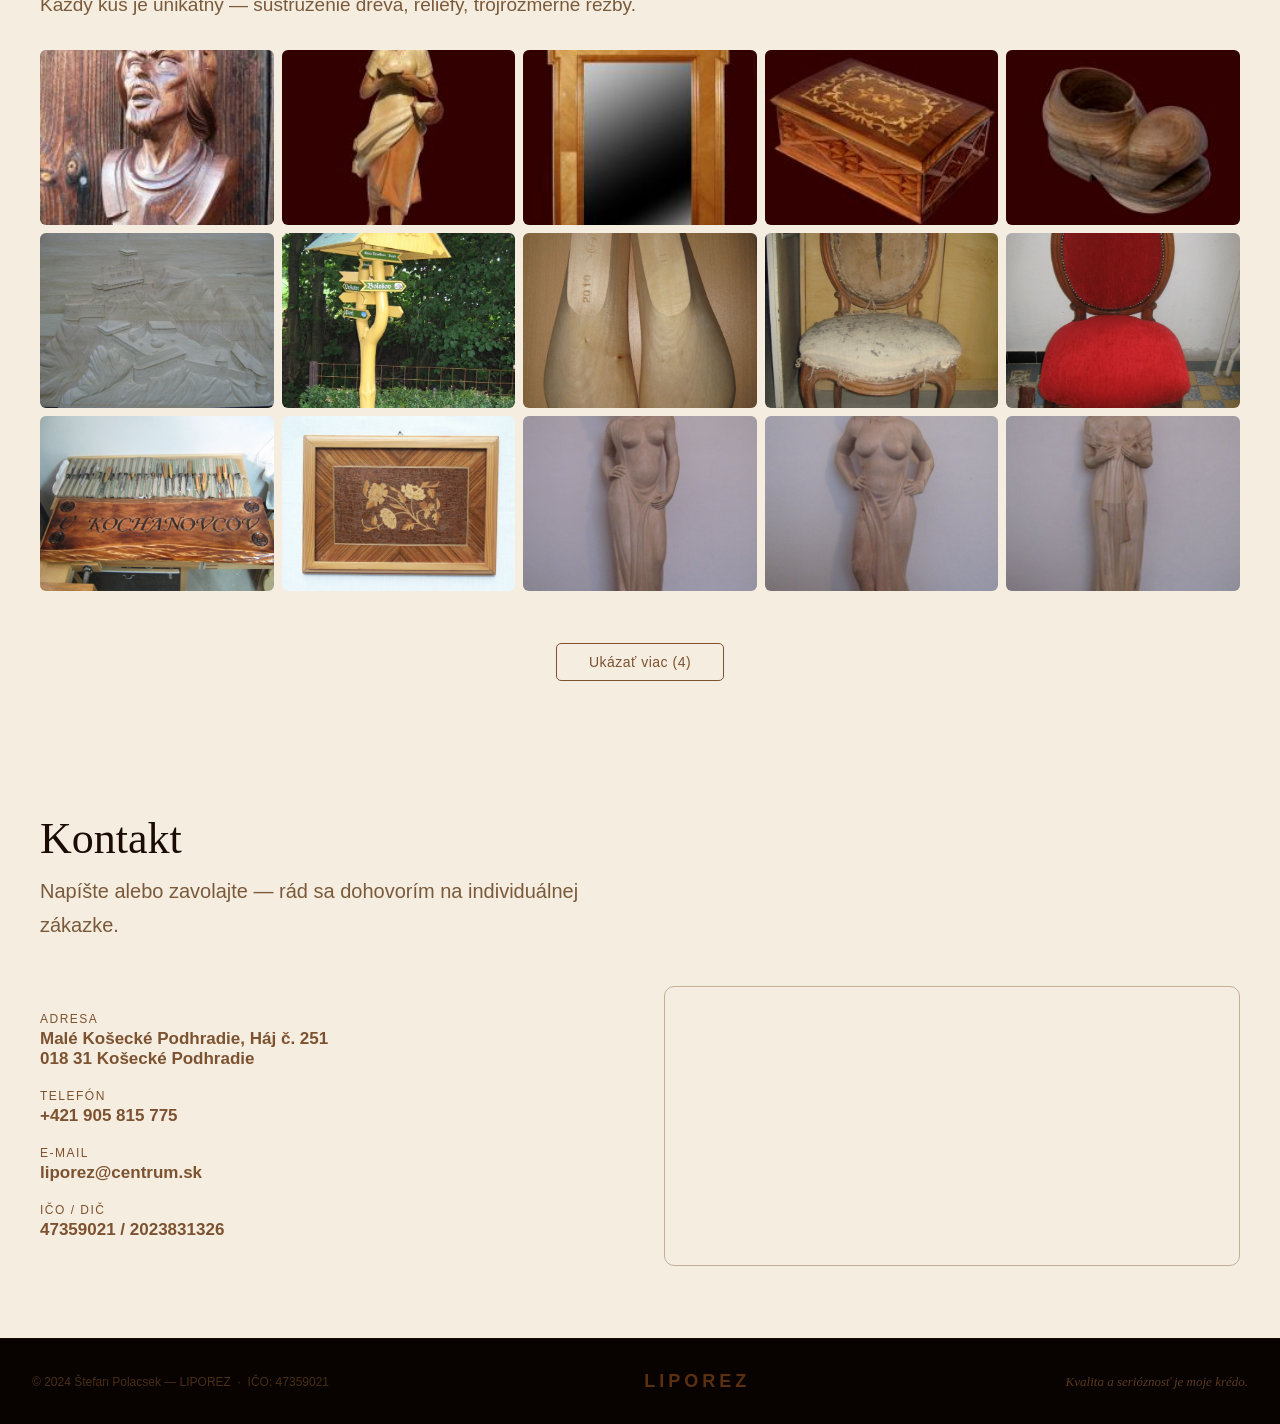
==== commit 3a538877: "Equal height cred cards, aligned to top of biography text Co-Authored-By: Claude Sonnet 4.6 <noreply" ====
--- a/index.html
+++ b/index.html
@@ -251,7 +251,7 @@
   .gallery-item:hover img { transform: scale(1.06); }
 
   /* ABOUT */
-  .about-grid { display: grid; grid-template-columns: 1fr 1fr; gap: 56px; align-items: stretch; }
+  .about-grid { display: grid; grid-template-columns: 1fr 1fr; gap: 56px; align-items: start; }
   .about-left { display: flex; flex-direction: column; }
   .about-badge {
     display: inline-flex; align-items: center; gap: 8px;
@@ -276,7 +276,7 @@
   }
 
   /* CRED CARDS — kompaktné */
-  .cred-grid { display: grid; grid-template-columns: 1fr 1fr; gap: 12px; align-content: start; align-items: start; }
+  .cred-grid { display: grid; grid-template-columns: 1fr 1fr; gap: 12px; align-content: start; }
   .cred-card {
     background: rgba(124,82,48,0.1); border: 1px solid rgba(124,82,48,0.25);
     border-radius: 8px; padding: 16px 18px;
@@ -903,6 +903,14 @@
     if (e.key === 'ArrowRight') lbNav(1);
   });
 
+  // EQUALIZE CRED CARDS
+  (function() {
+    var cards = Array.from(document.querySelectorAll('#omne .cred-card.featured'));
+    if (!cards.length) return;
+    var maxH = Math.max.apply(null, cards.map(function(c) { return c.offsetHeight; }));
+    cards.forEach(function(c) { c.style.minHeight = maxH + 'px'; });
+  })();
+
   // SHOW MORE
   (function() {
     var PAGE_SIZE = 15;
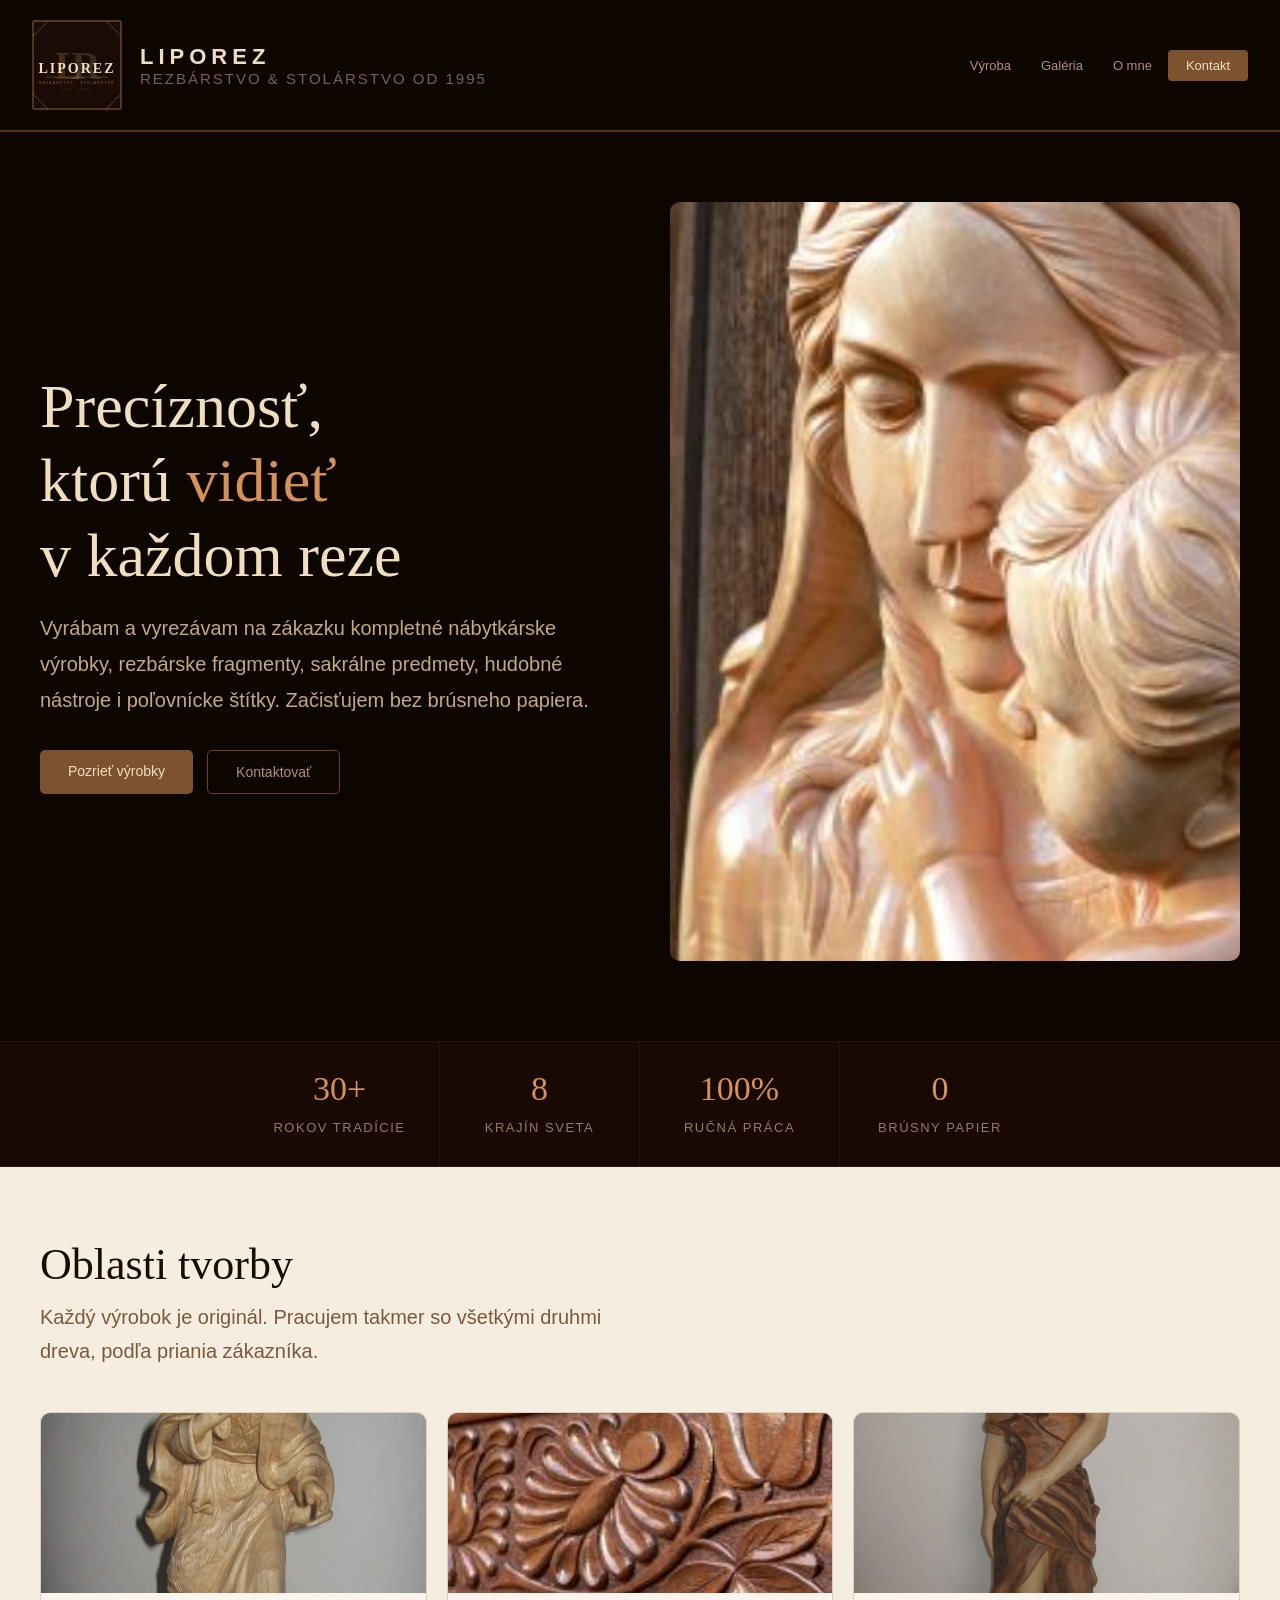
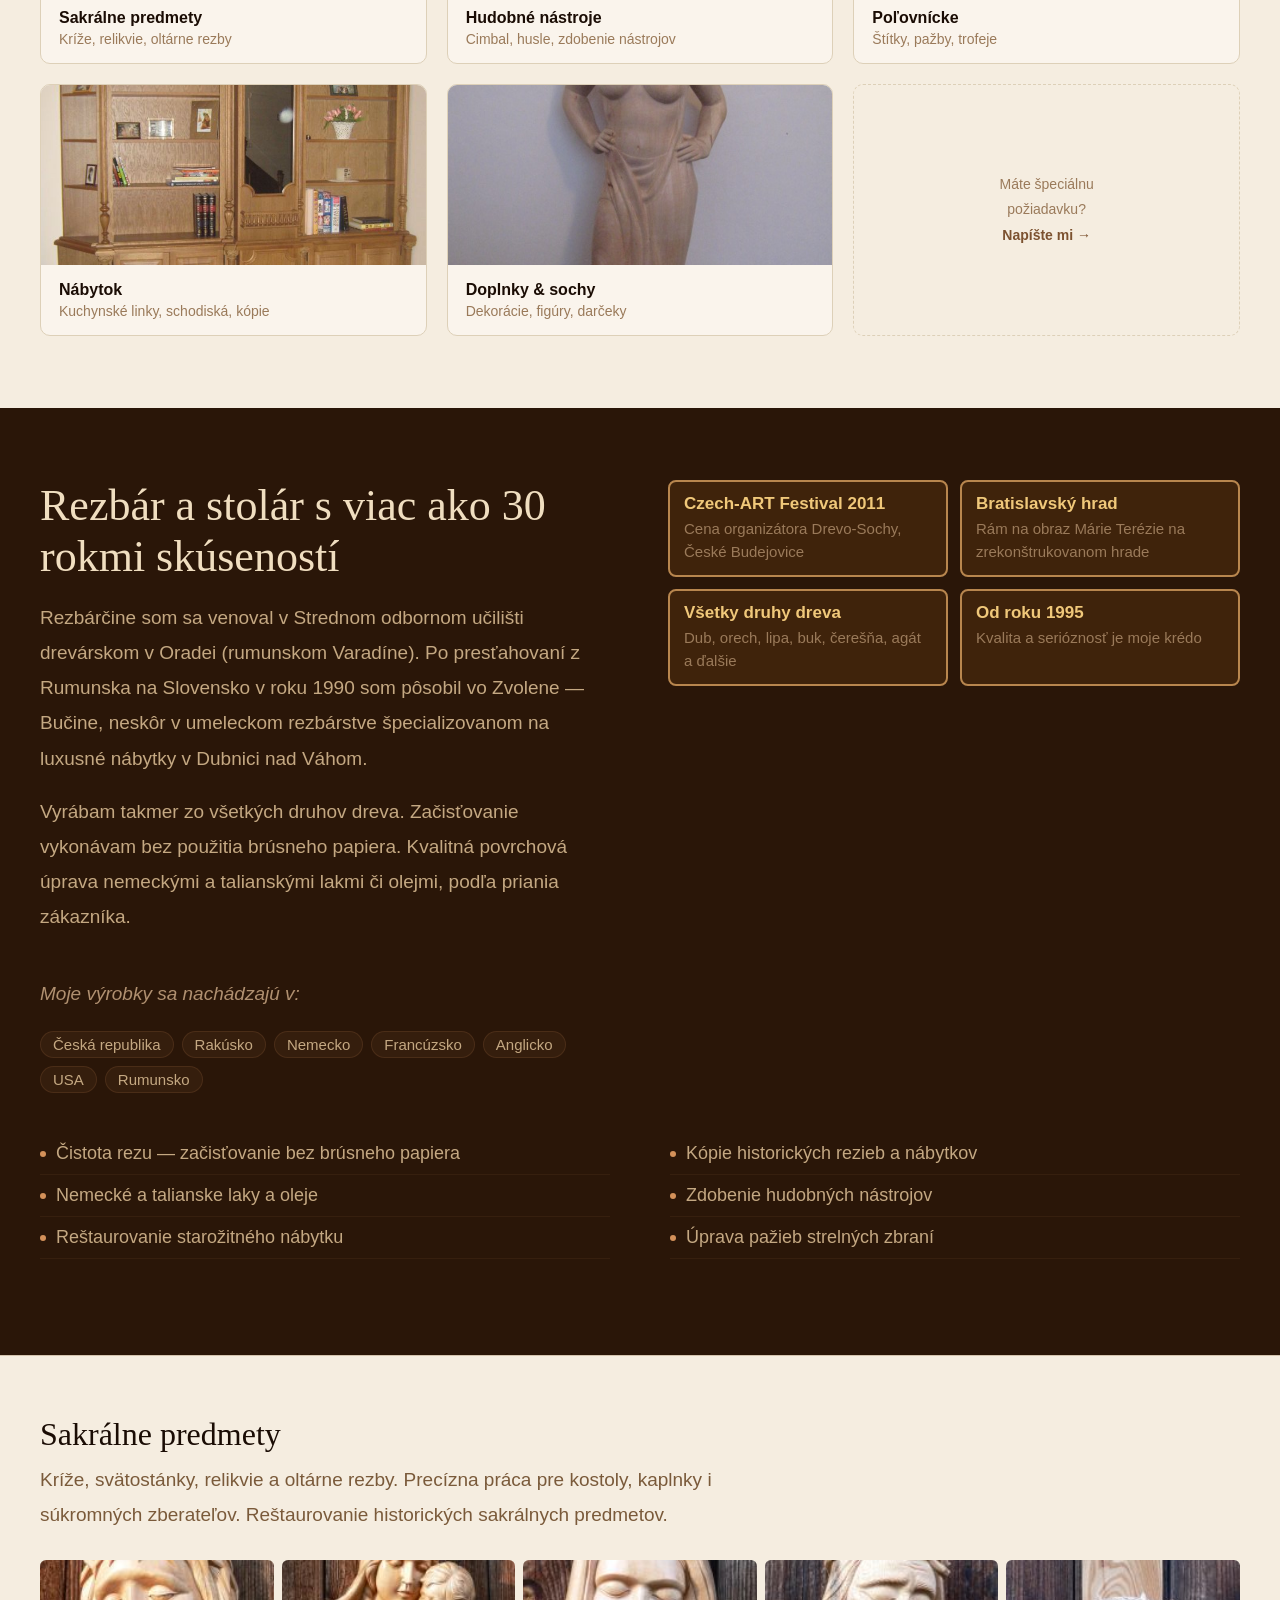
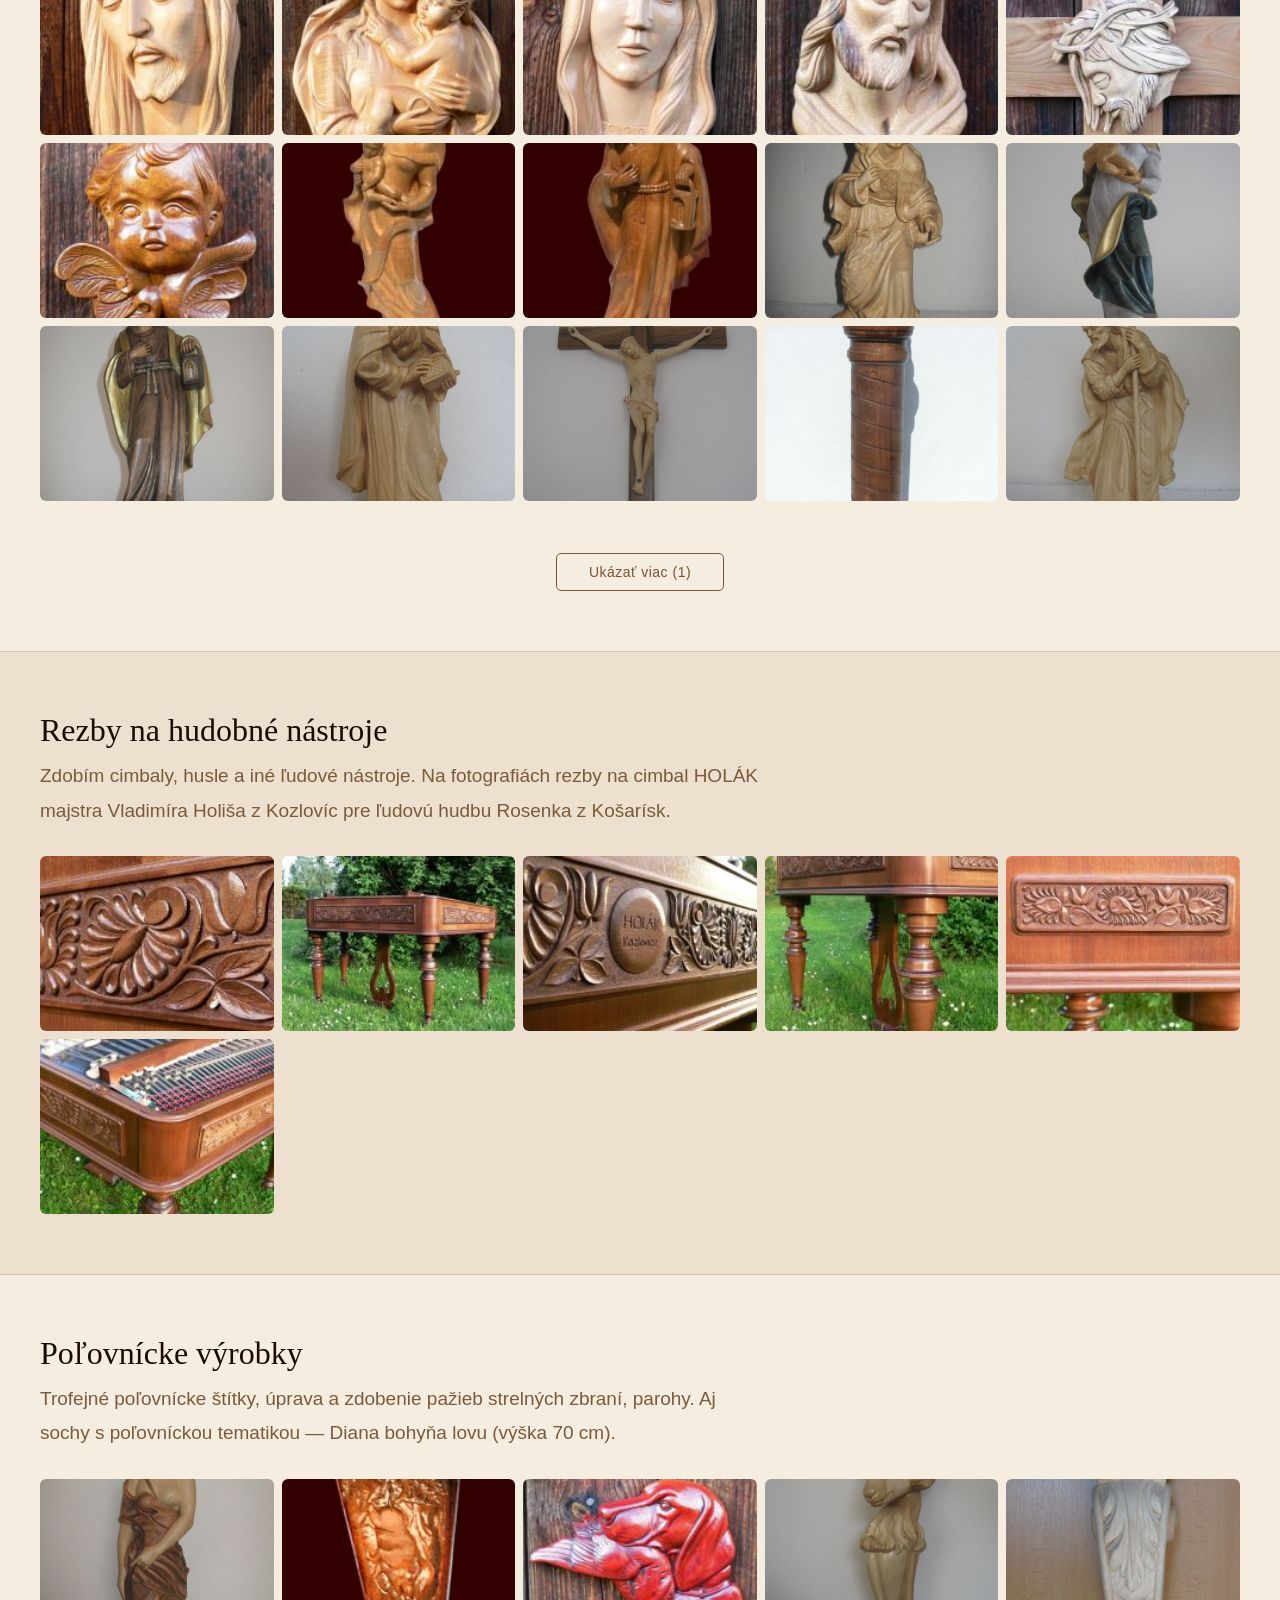
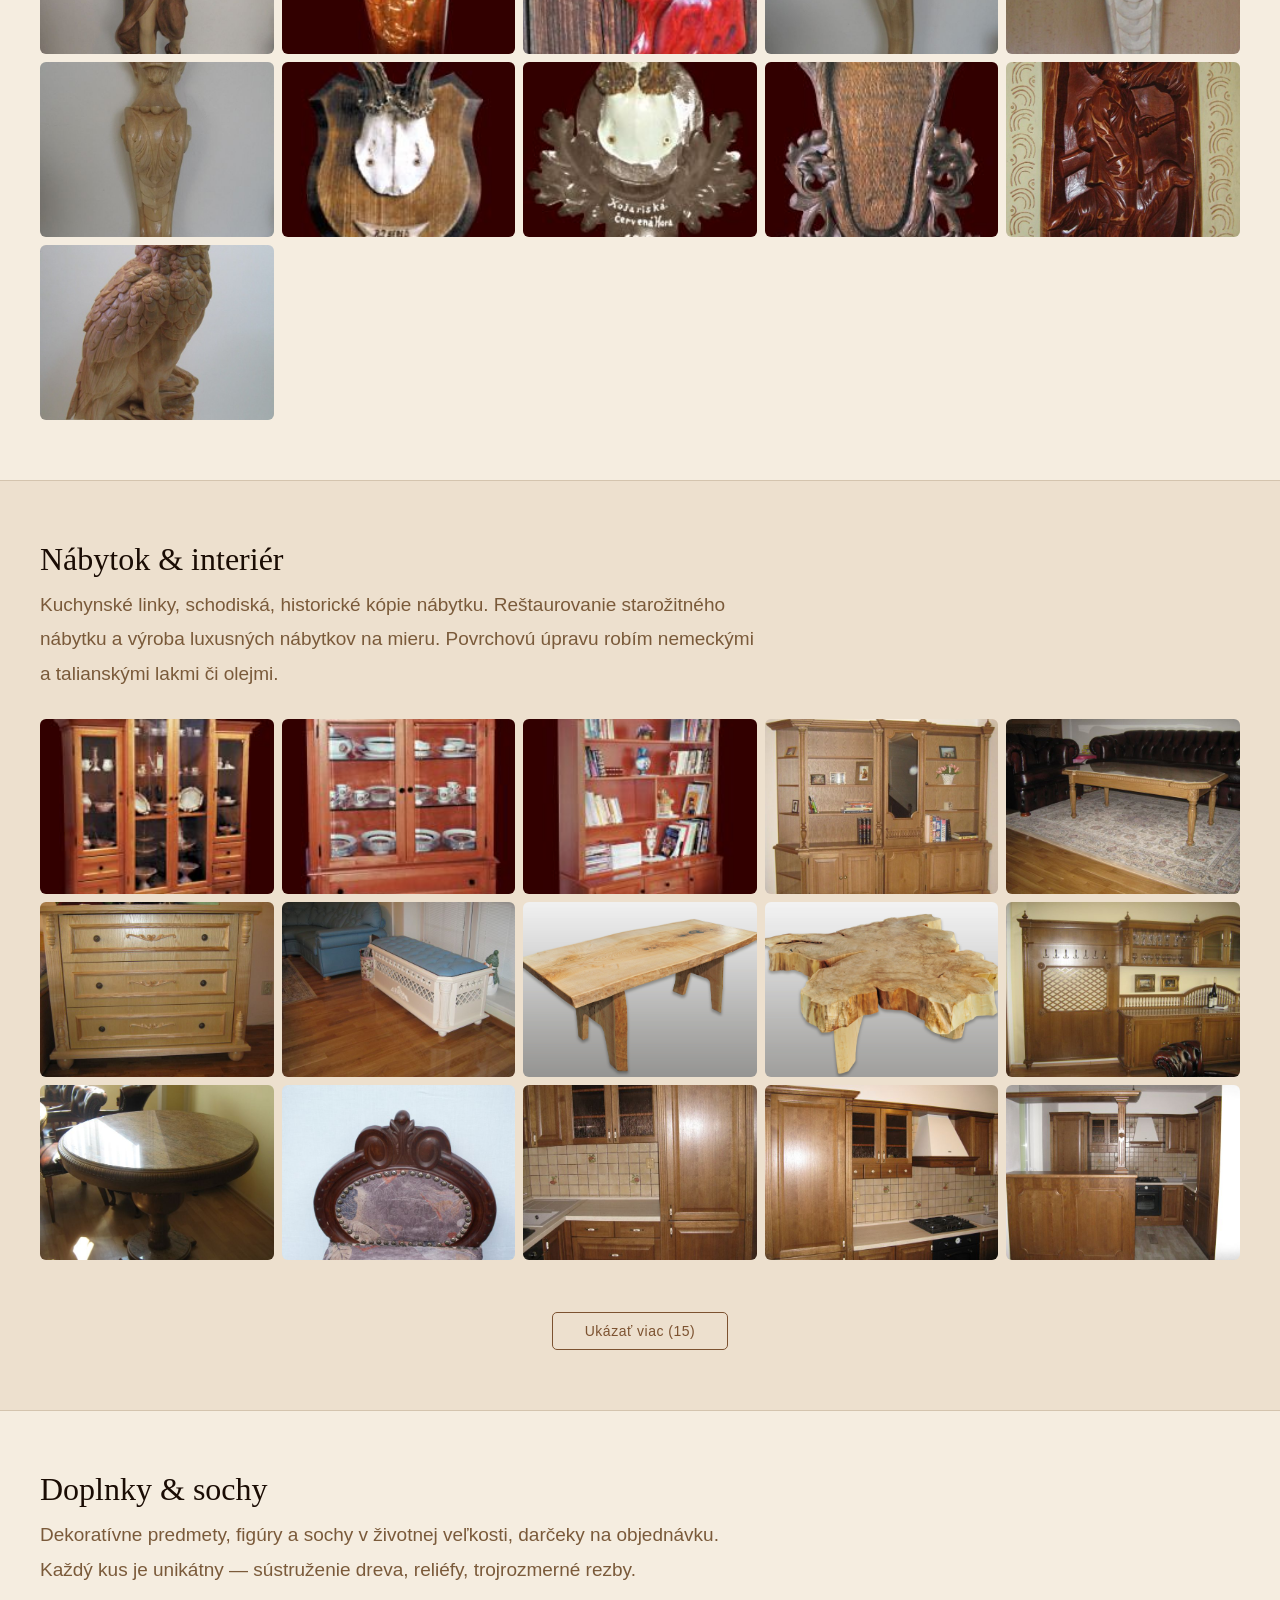
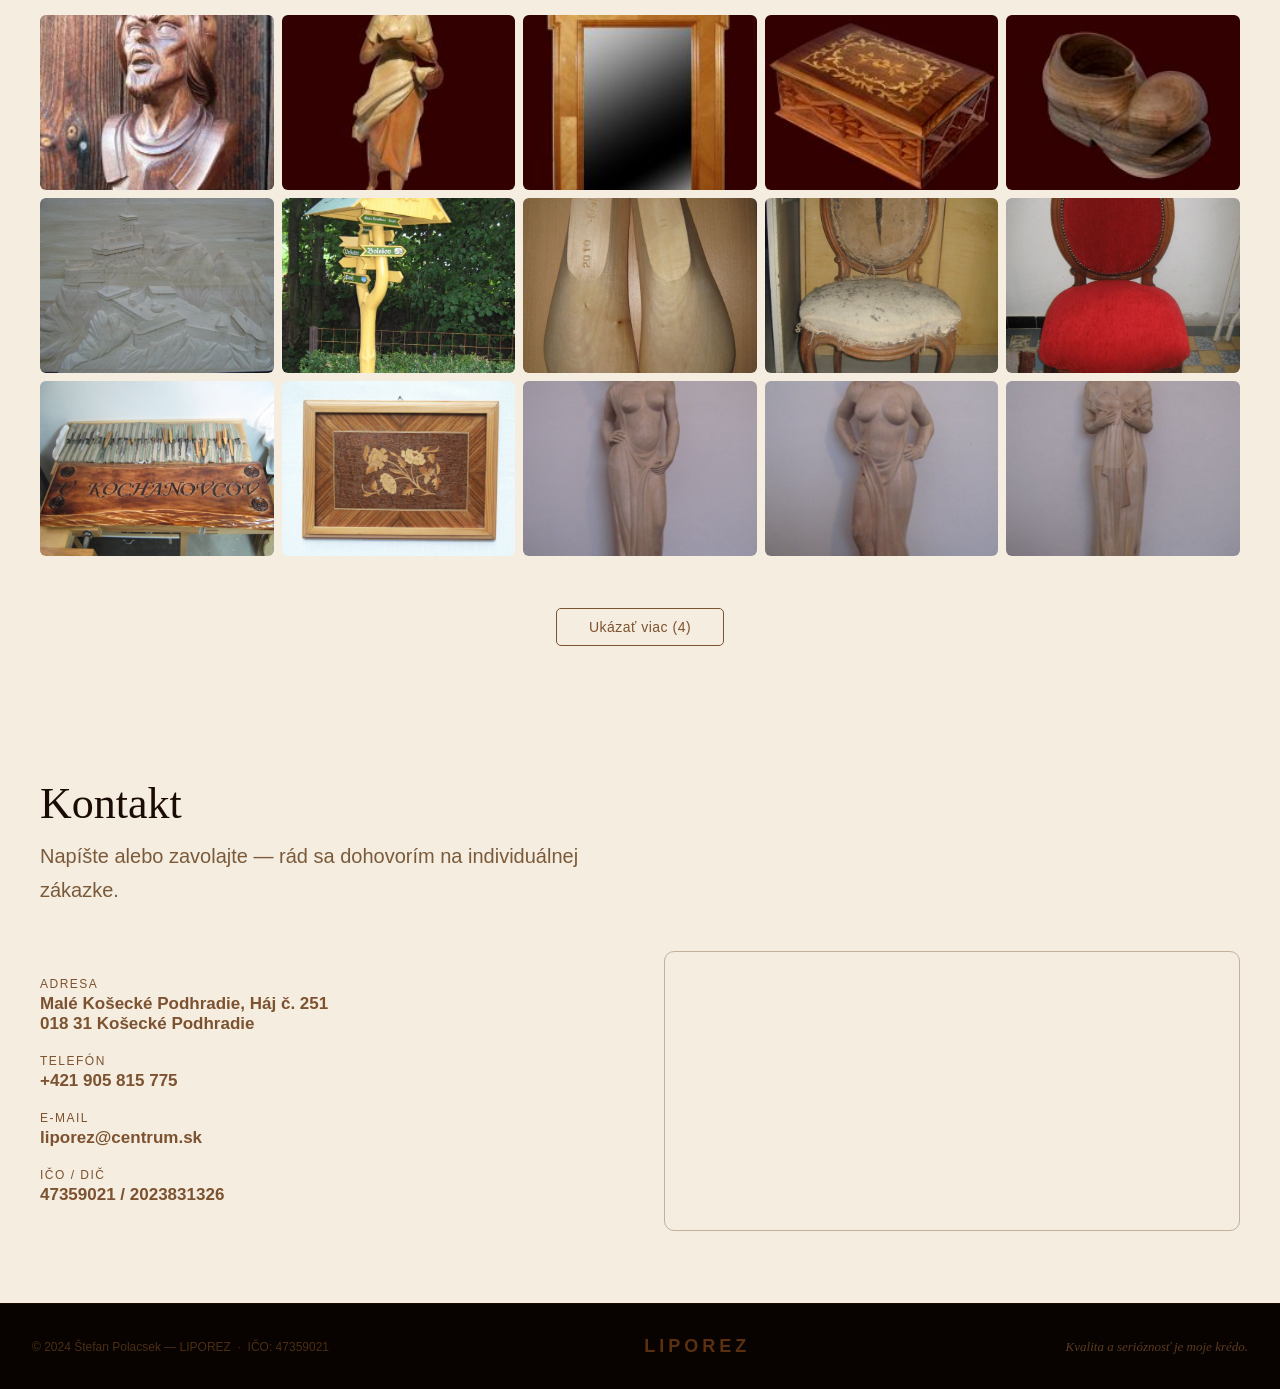
==== commit a06b12c4: "Remove topbar Co-Authored-By: Claude Sonnet 4.6 <noreply@anthropic.com>" ====
--- a/index.html
+++ b/index.html
@@ -466,16 +466,6 @@
 </head>
 <body>
 
-<!-- TOPBAR -->
-<div class="topbar">
-  <div class="topbar-contacts">
-    <span><a href="tel:+421905815775">+421 905 815 775</a></span>
-    <span><a href="mailto:liporez@centrum.sk">liporez@centrum.sk</a></span>
-    <span>Malé Košecké Podhradie, Slovensko</span>
-  </div>
-  <span>Výrobky v Európe a USA</span>
-</div>
-
 <!-- HEADER -->
 <header>
   <a href="#" class="logo" style="text-decoration:none; display:flex; align-items:center; gap:18px;">
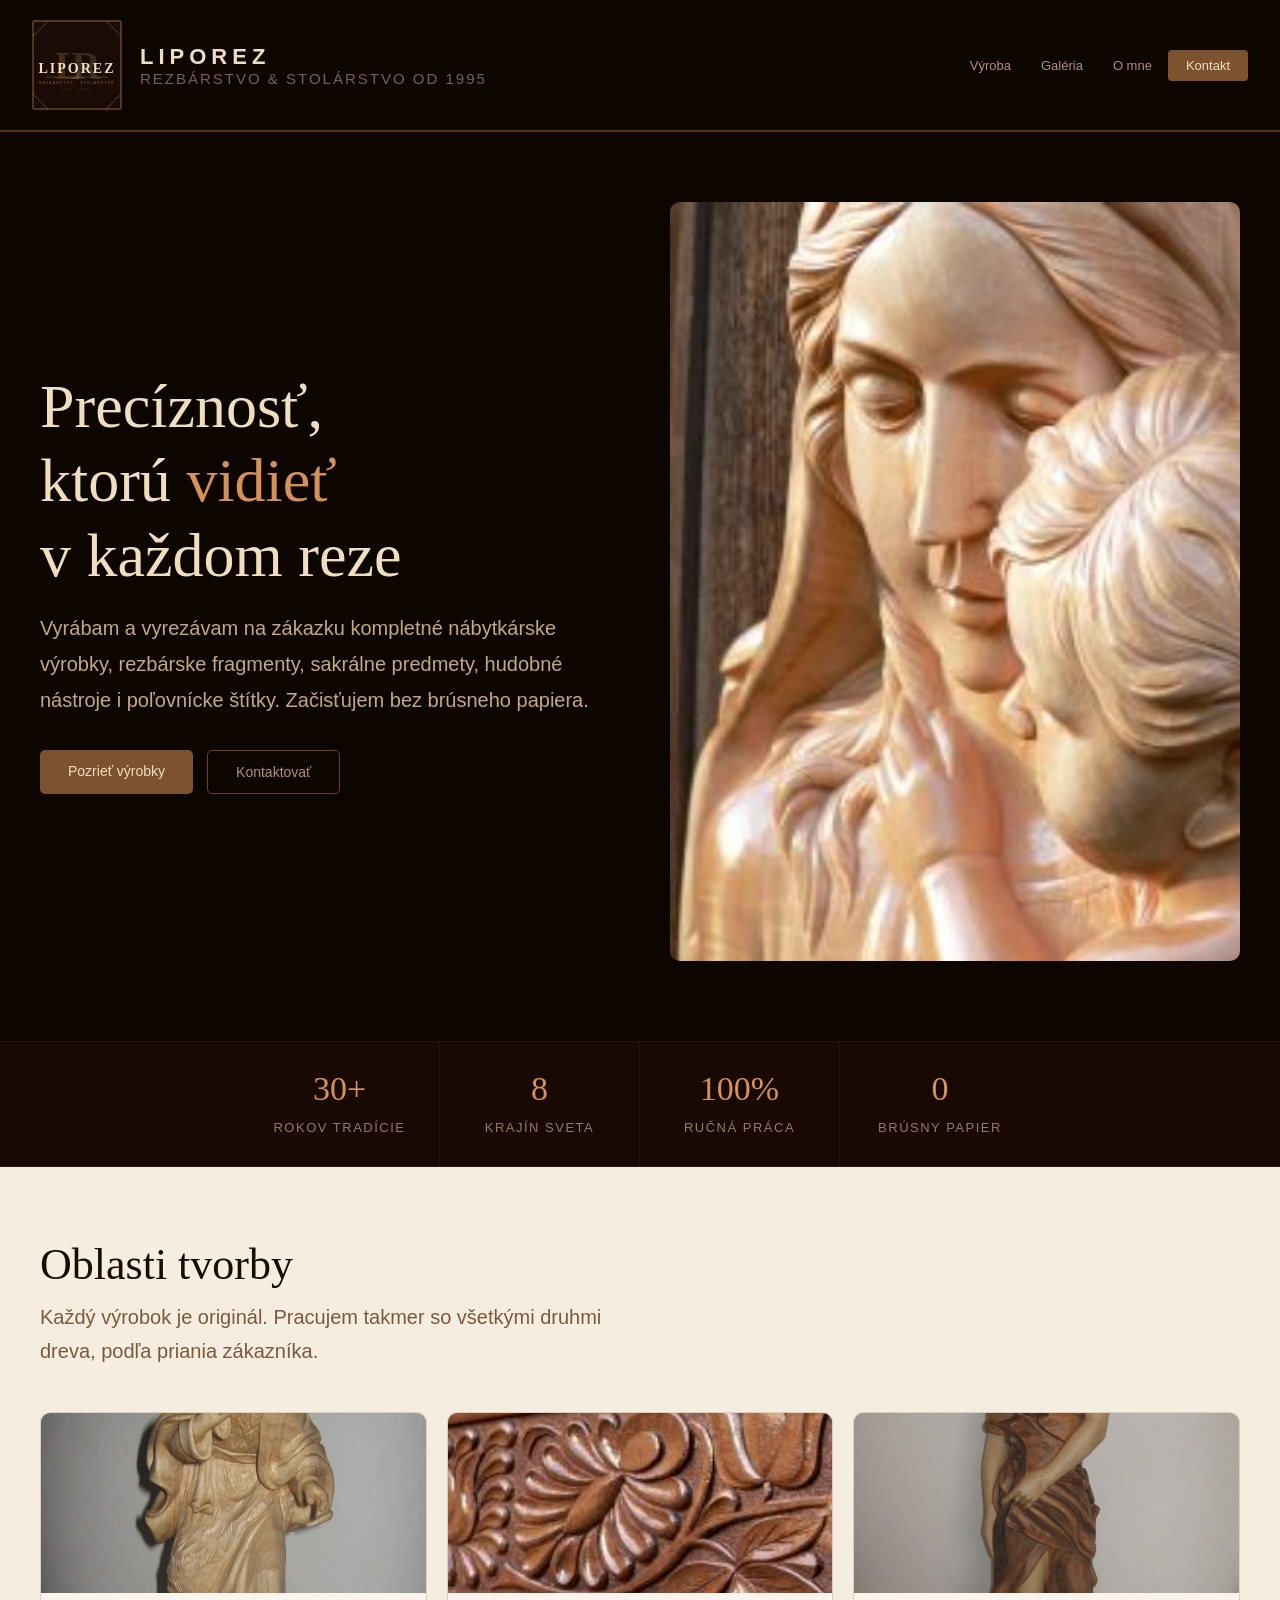
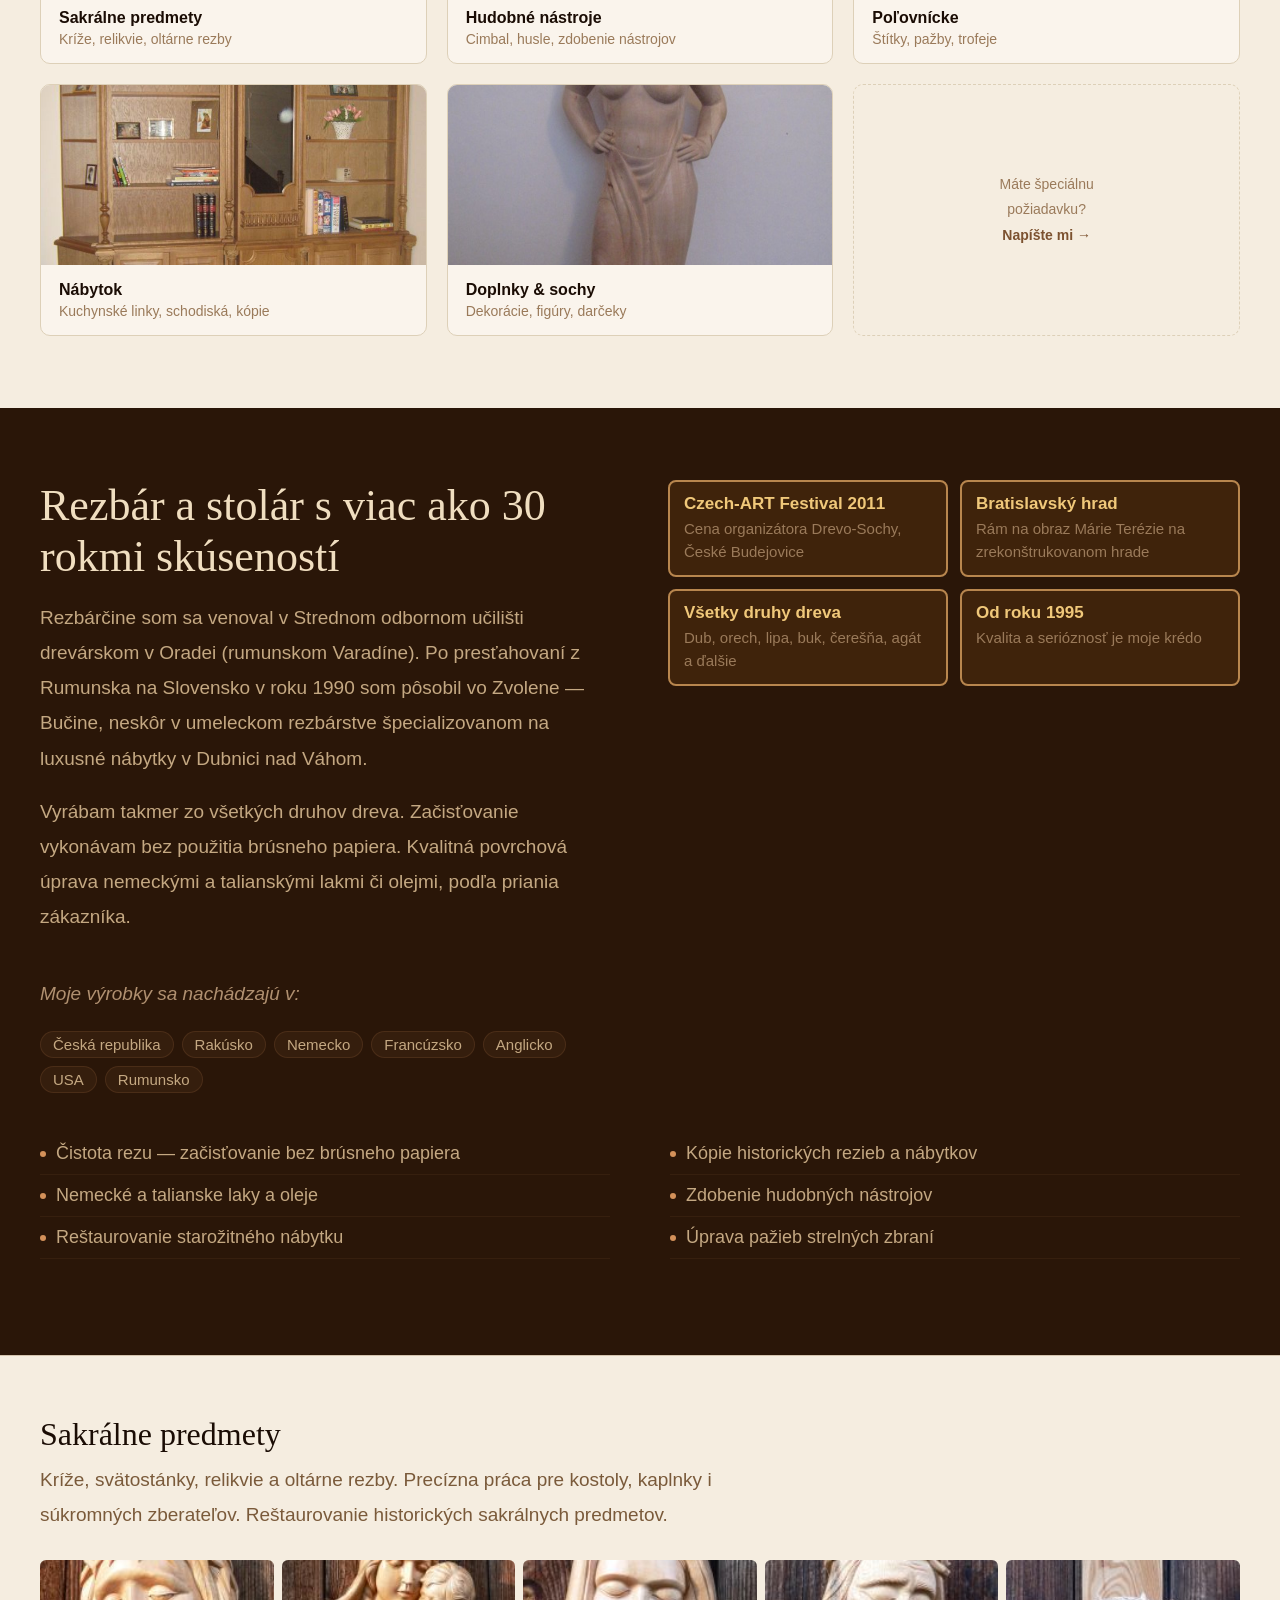
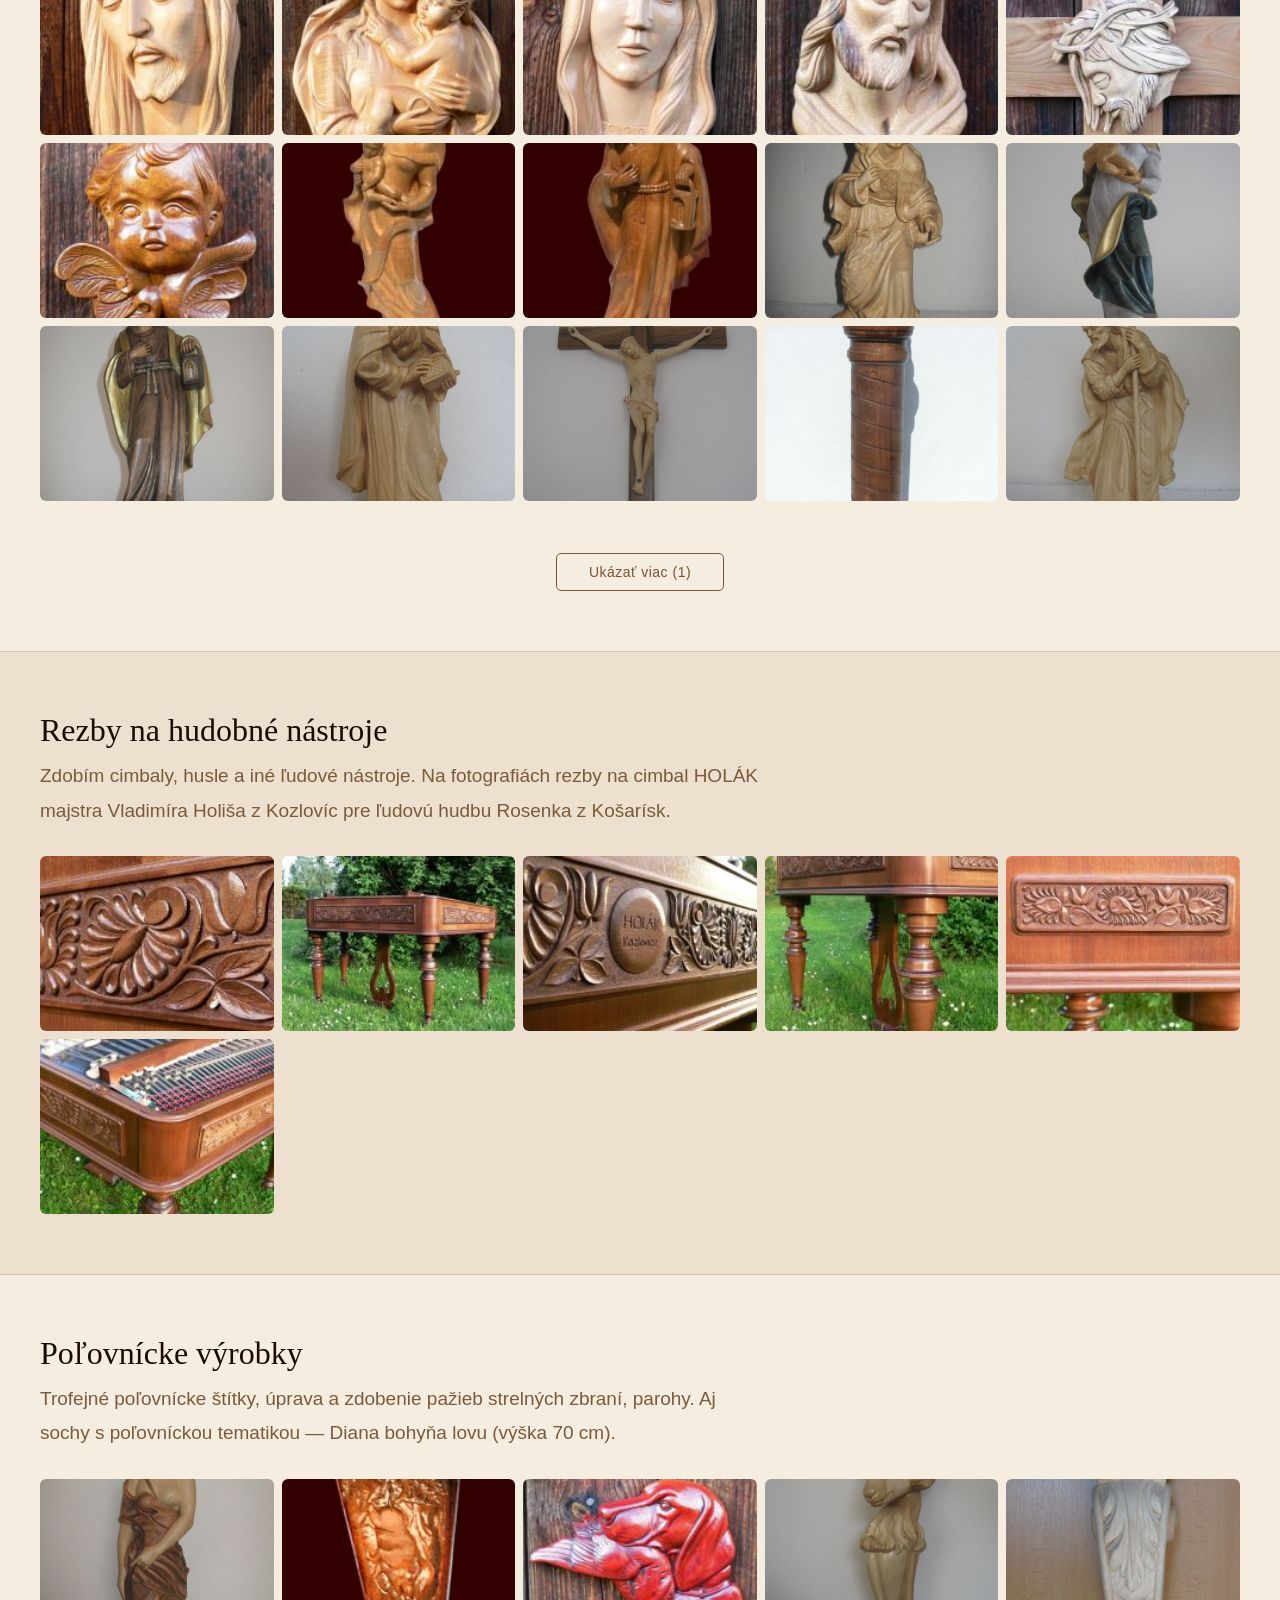
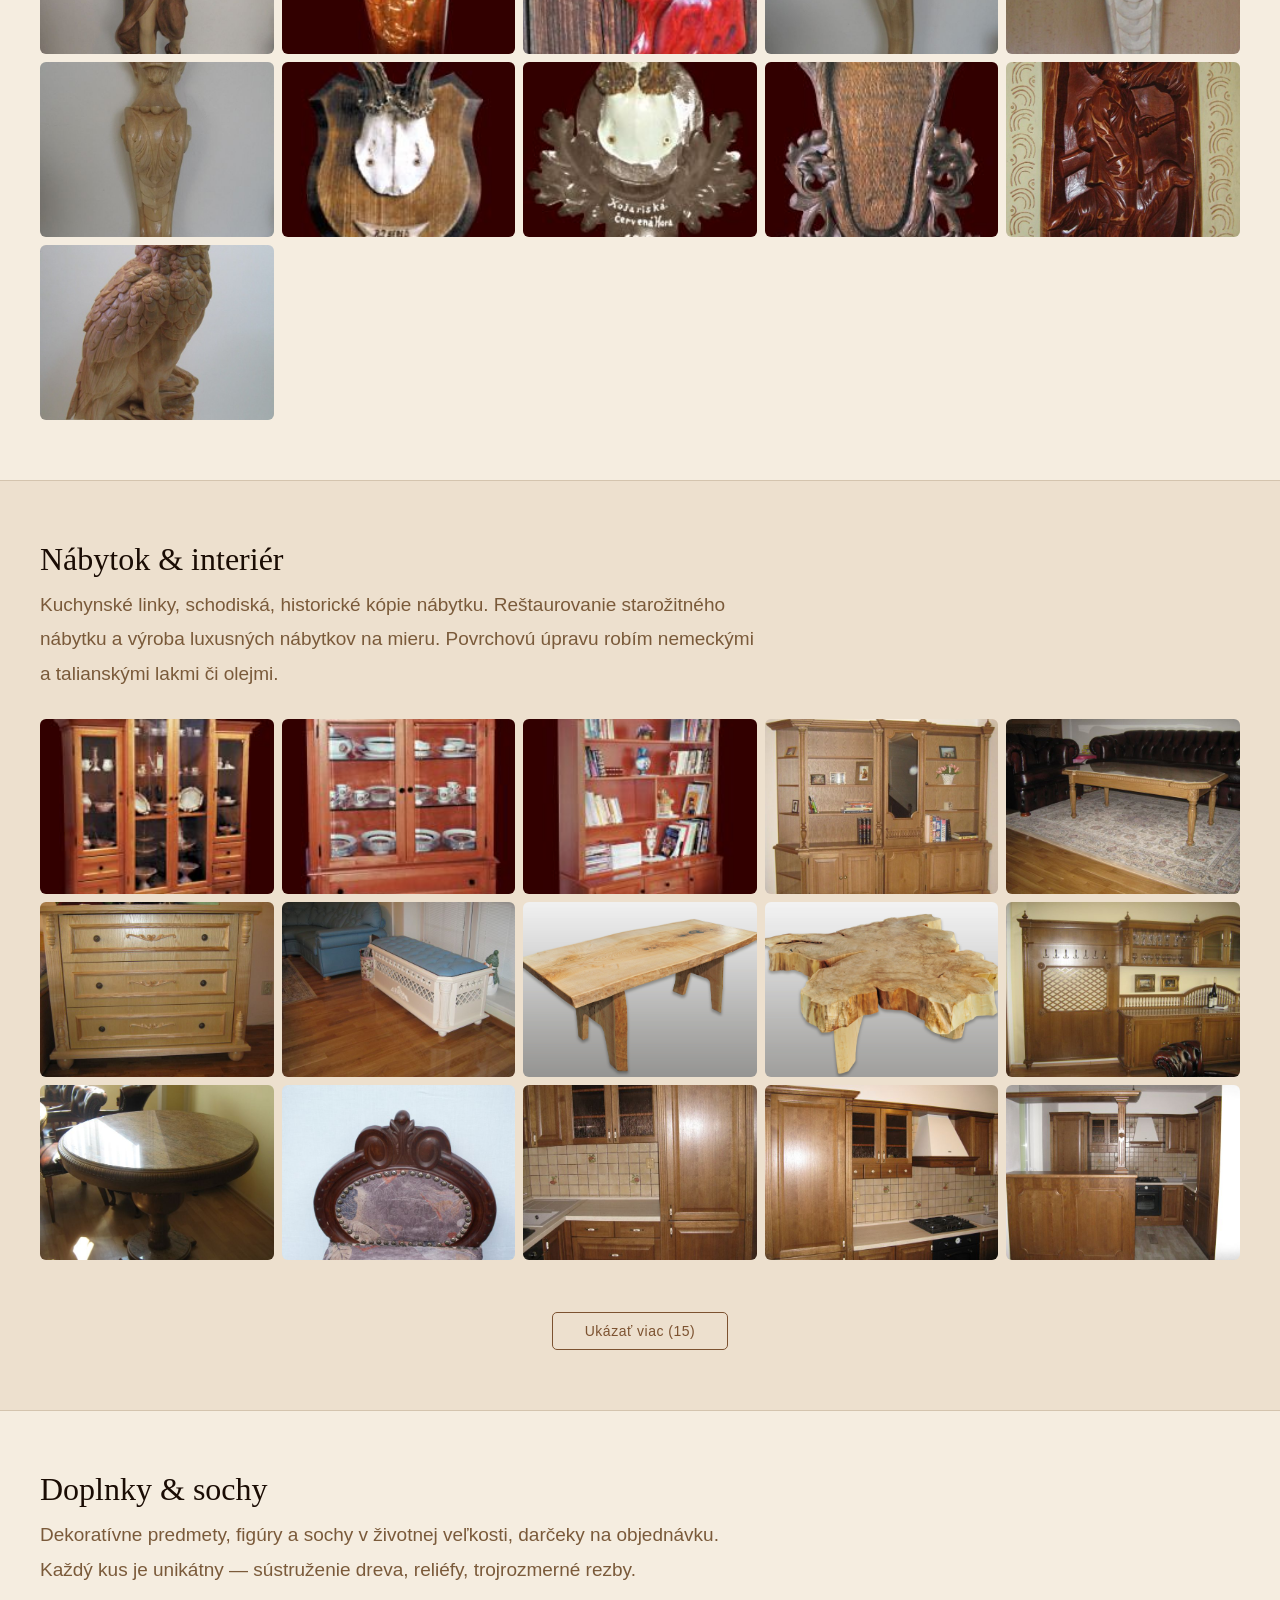
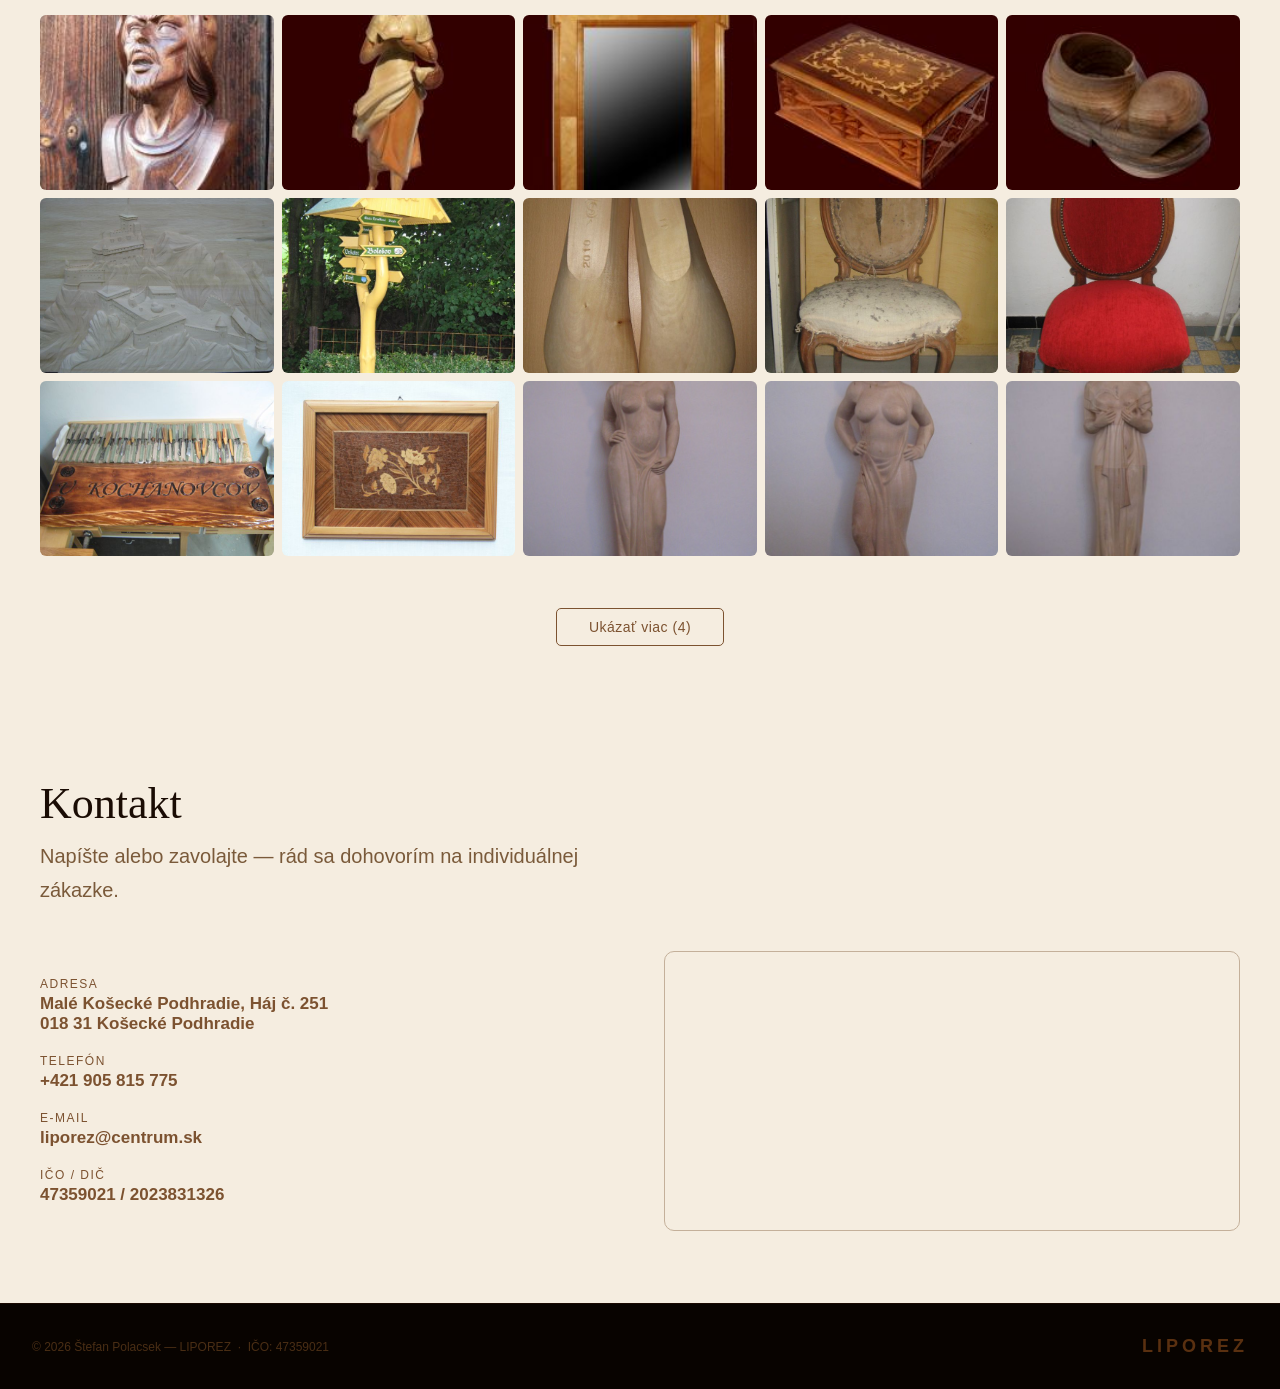
==== commit fcdd0b69: "Footer auto-year, remove motto, full admin rewrite with previews and new controls Co-Authored-By: Cl" ====
--- a/index.html
+++ b/index.html
@@ -844,9 +844,8 @@
 
 <!-- FOOTER -->
 <footer>
-  <div class="footer-copy">© 2024 Štefan Polacsek — LIPOREZ &nbsp;·&nbsp; IČO: 47359021</div>
+  <div class="footer-copy">© <span id="footer-year"></span> Štefan Polacsek — LIPOREZ &nbsp;·&nbsp; IČO: 47359021</div>
   <div class="footer-logo">LIPOREZ</div>
-  <div class="footer-motto">Kvalita a serióznosť je moje krédo.</div>
 </footer>
 
 <!-- LIGHTBOX -->
@@ -892,6 +891,8 @@
     if (e.key === 'ArrowLeft') lbNav(-1);
     if (e.key === 'ArrowRight') lbNav(1);
   });
+
+  document.getElementById('footer-year').textContent = new Date().getFullYear();
 
   // EQUALIZE CRED CARDS
   (function() {
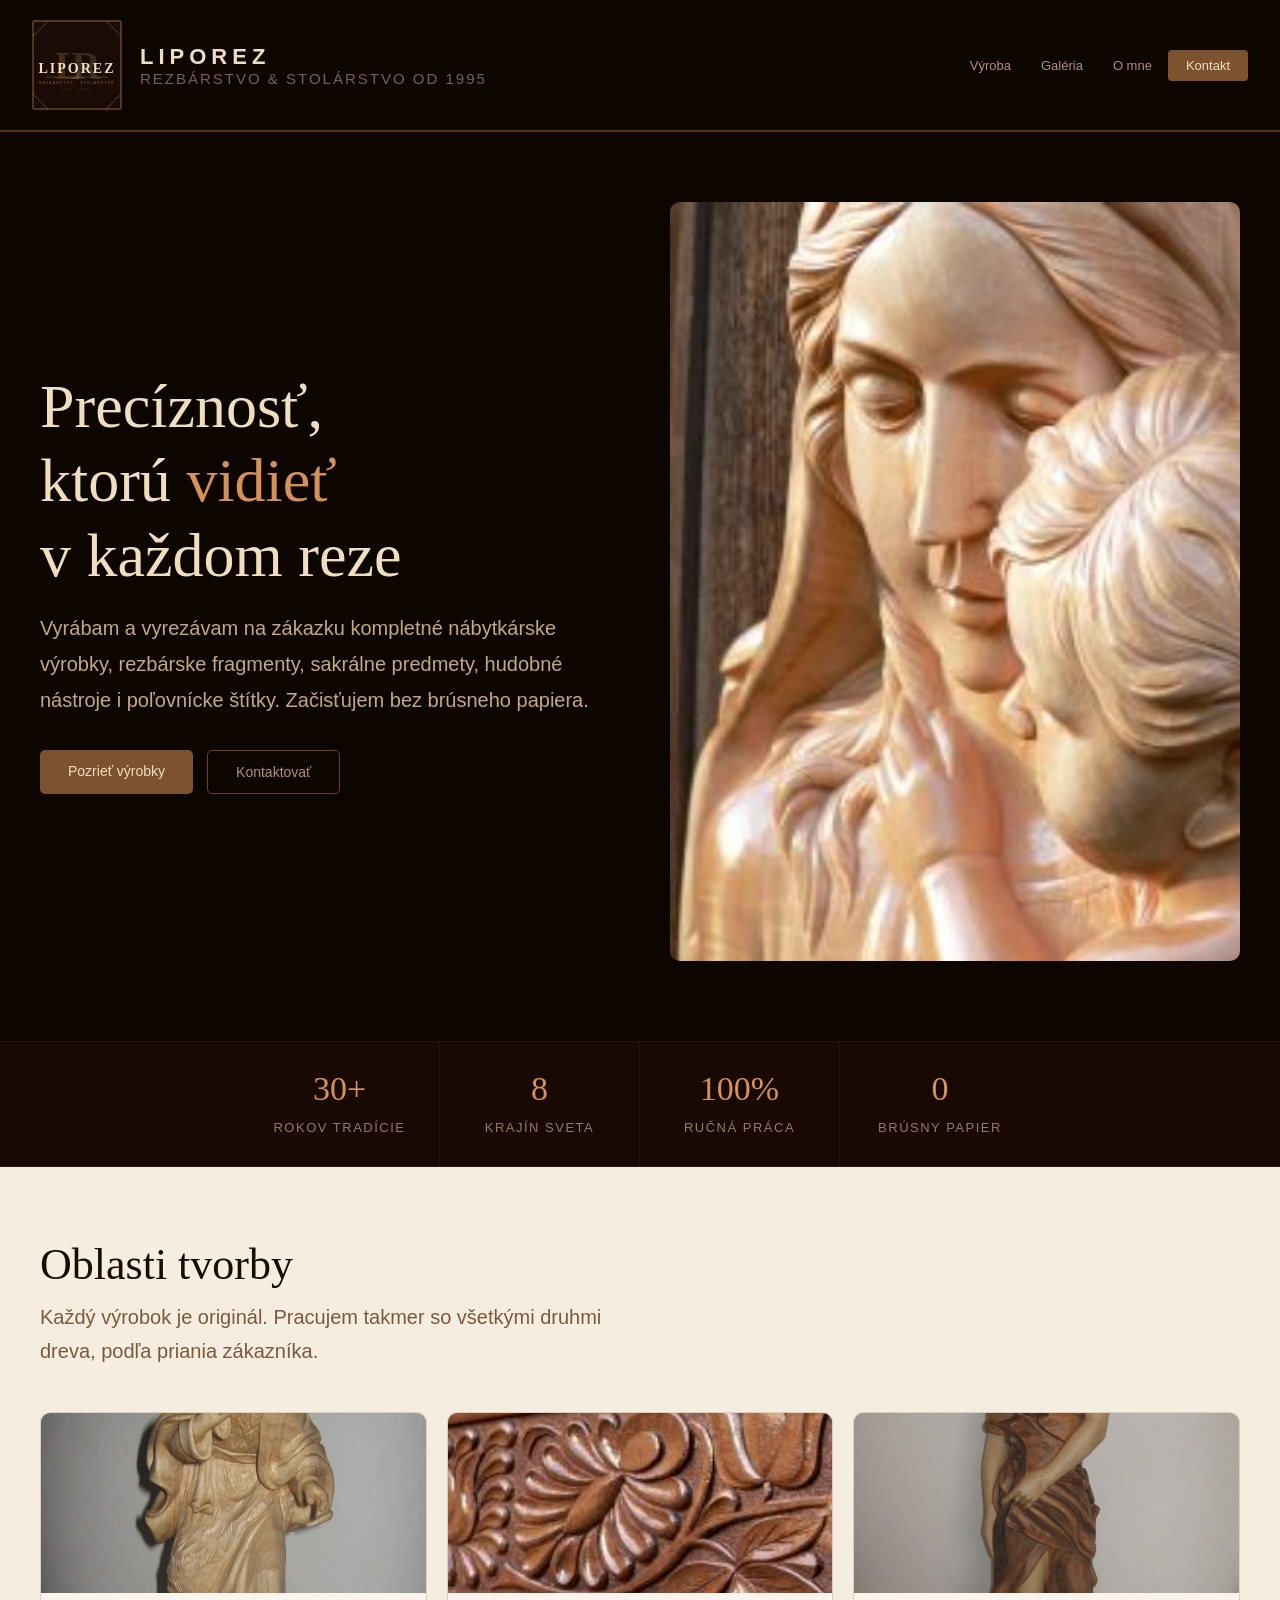
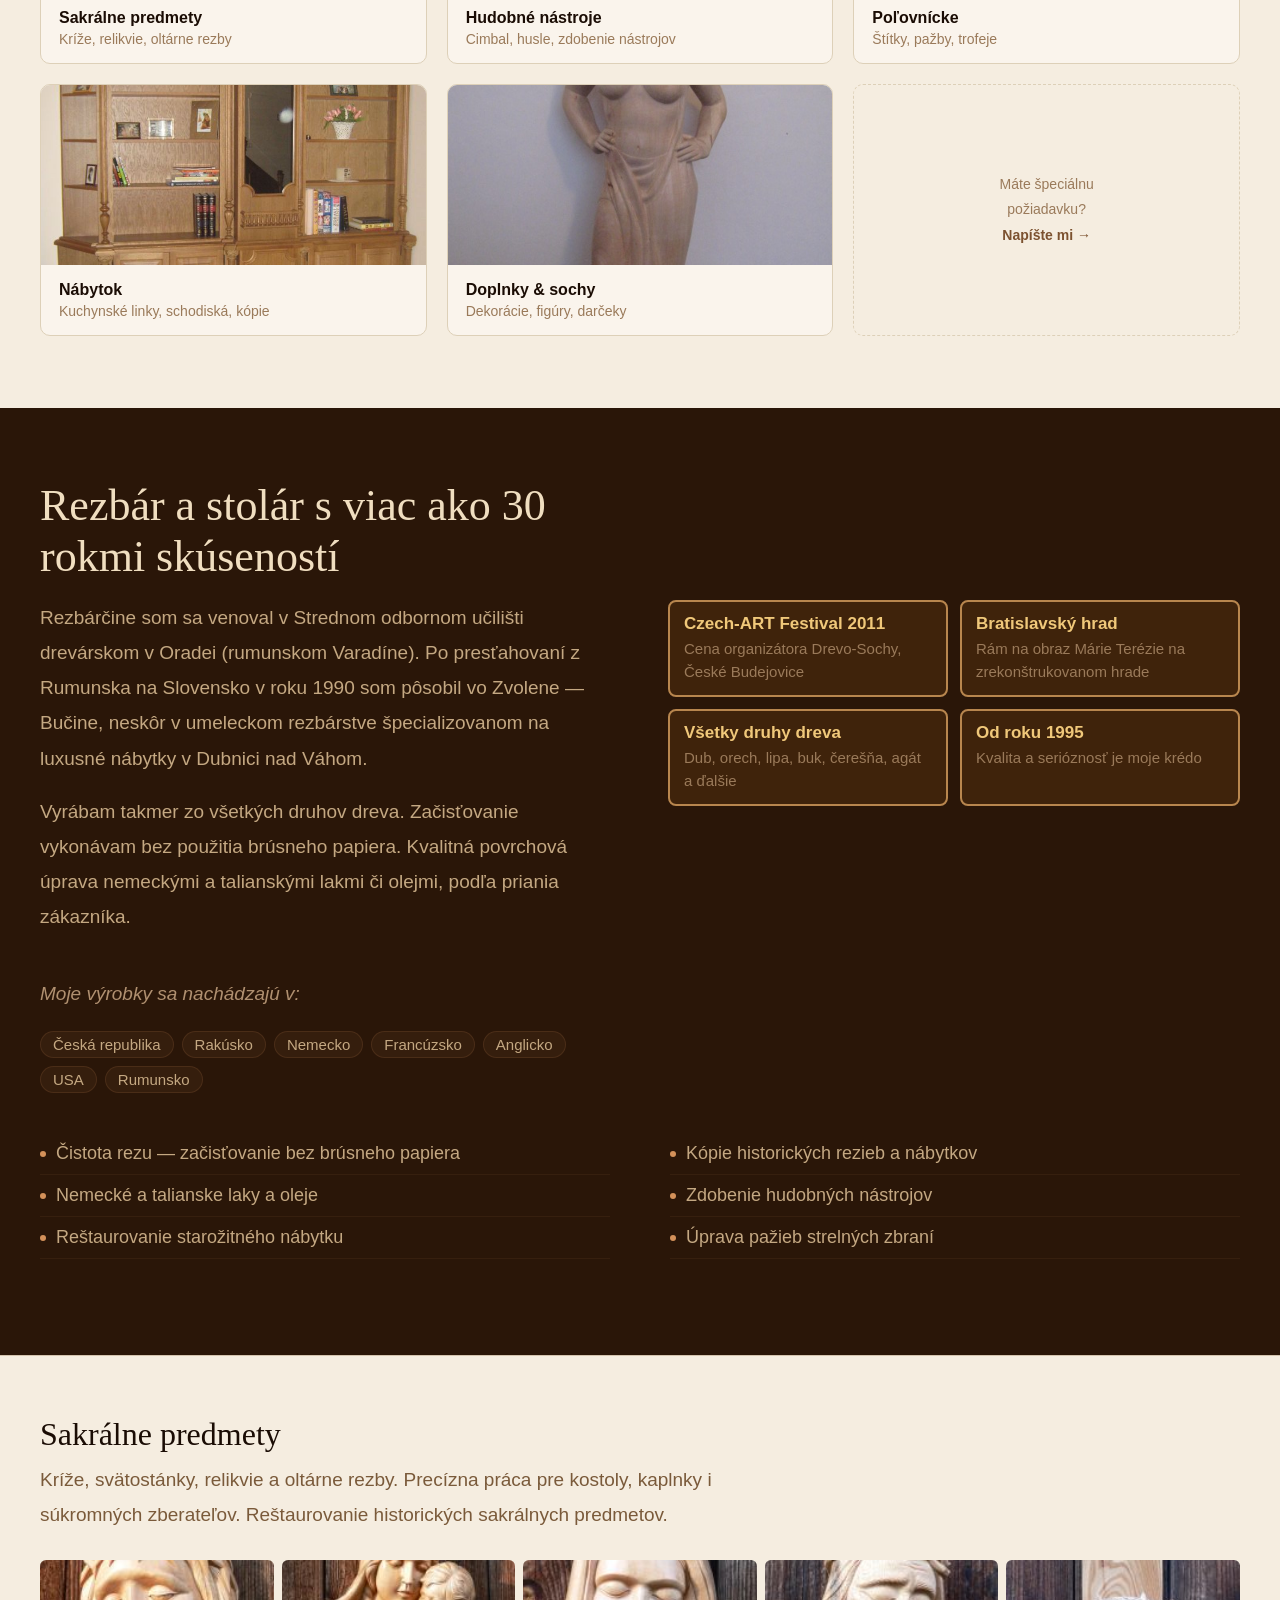
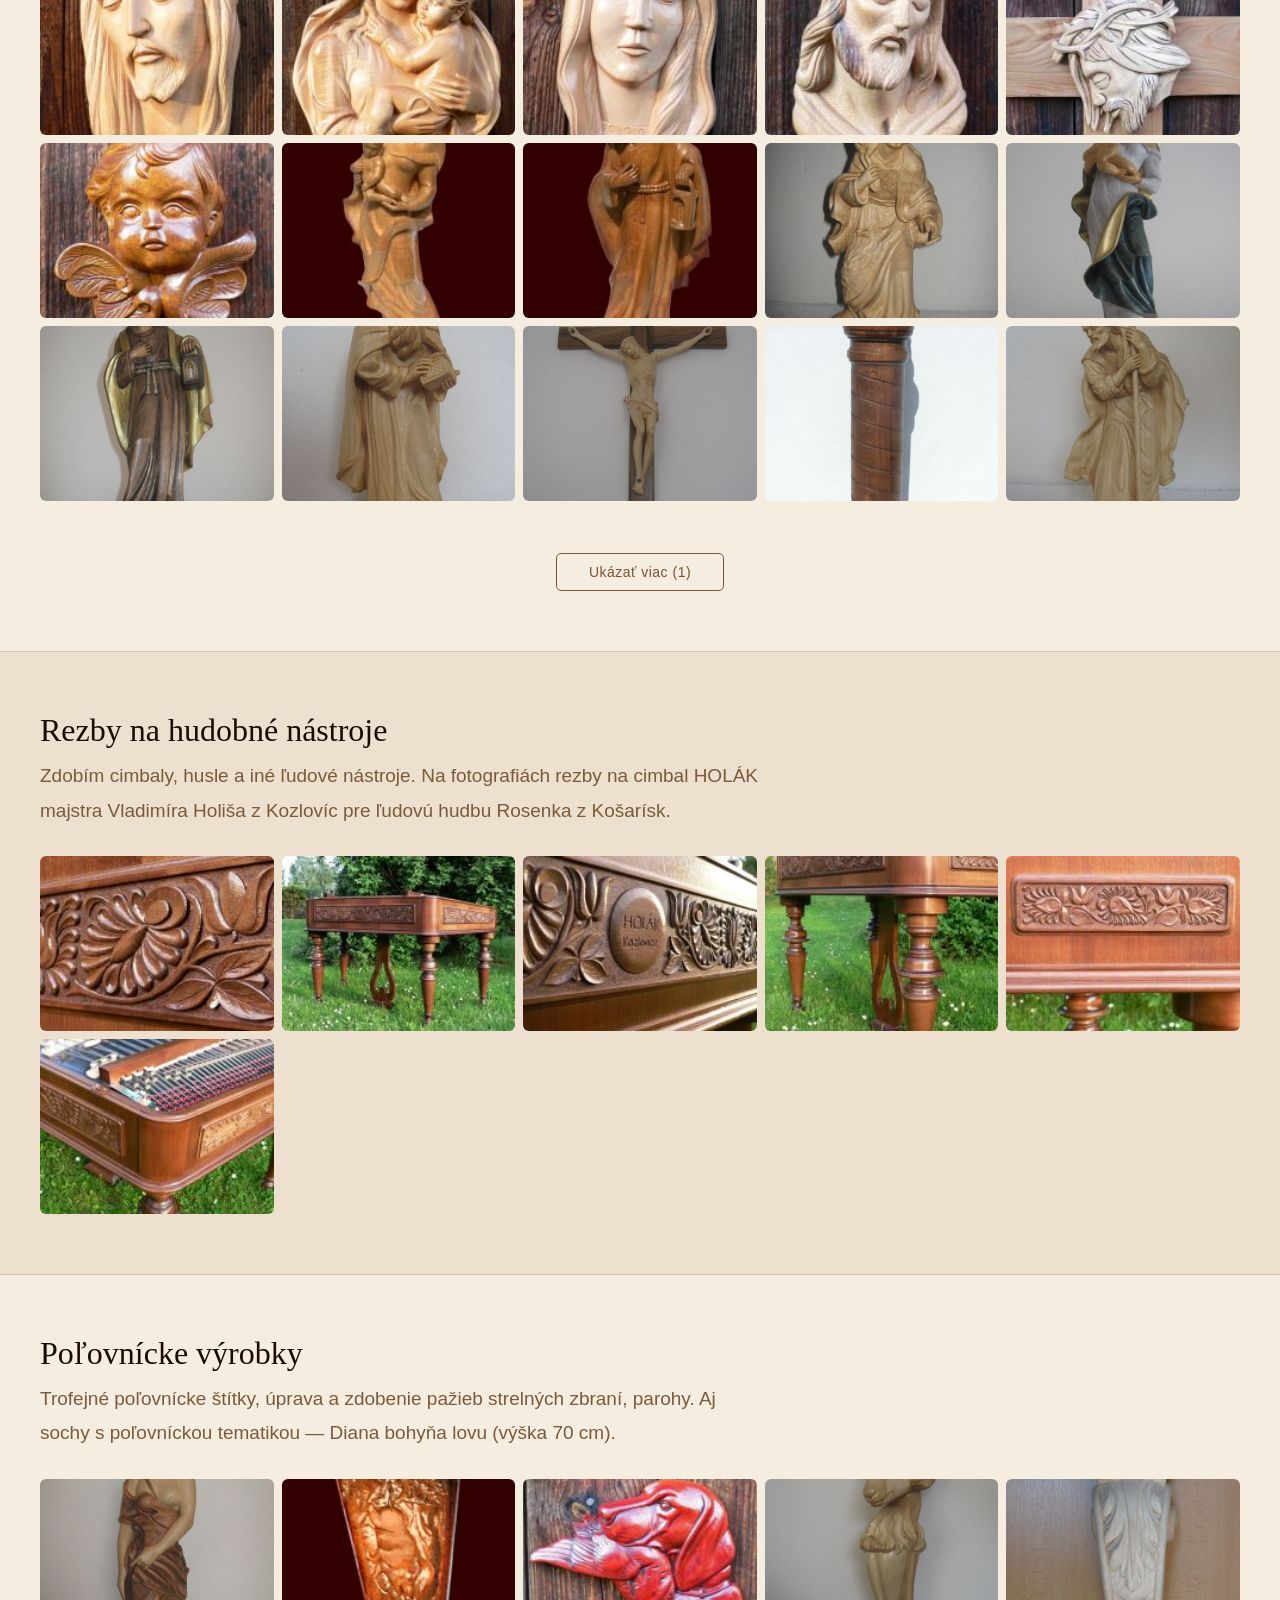
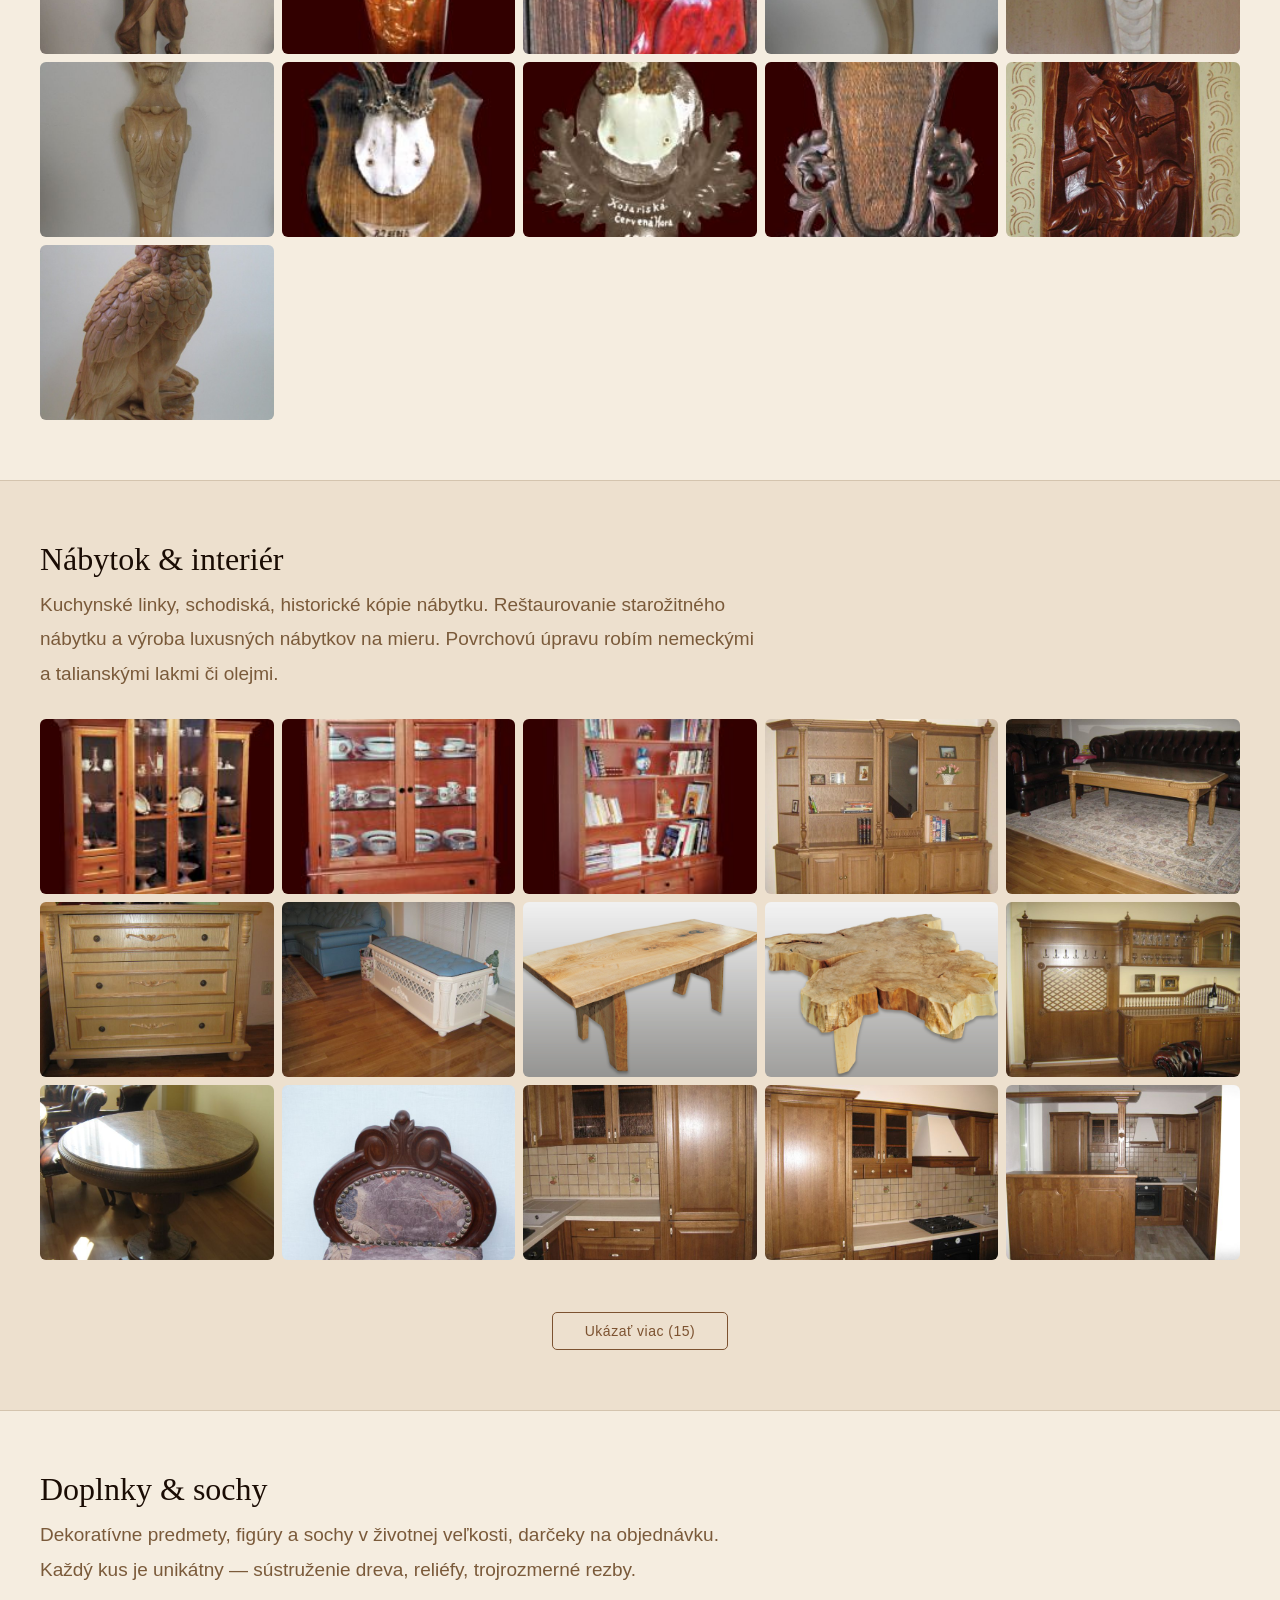
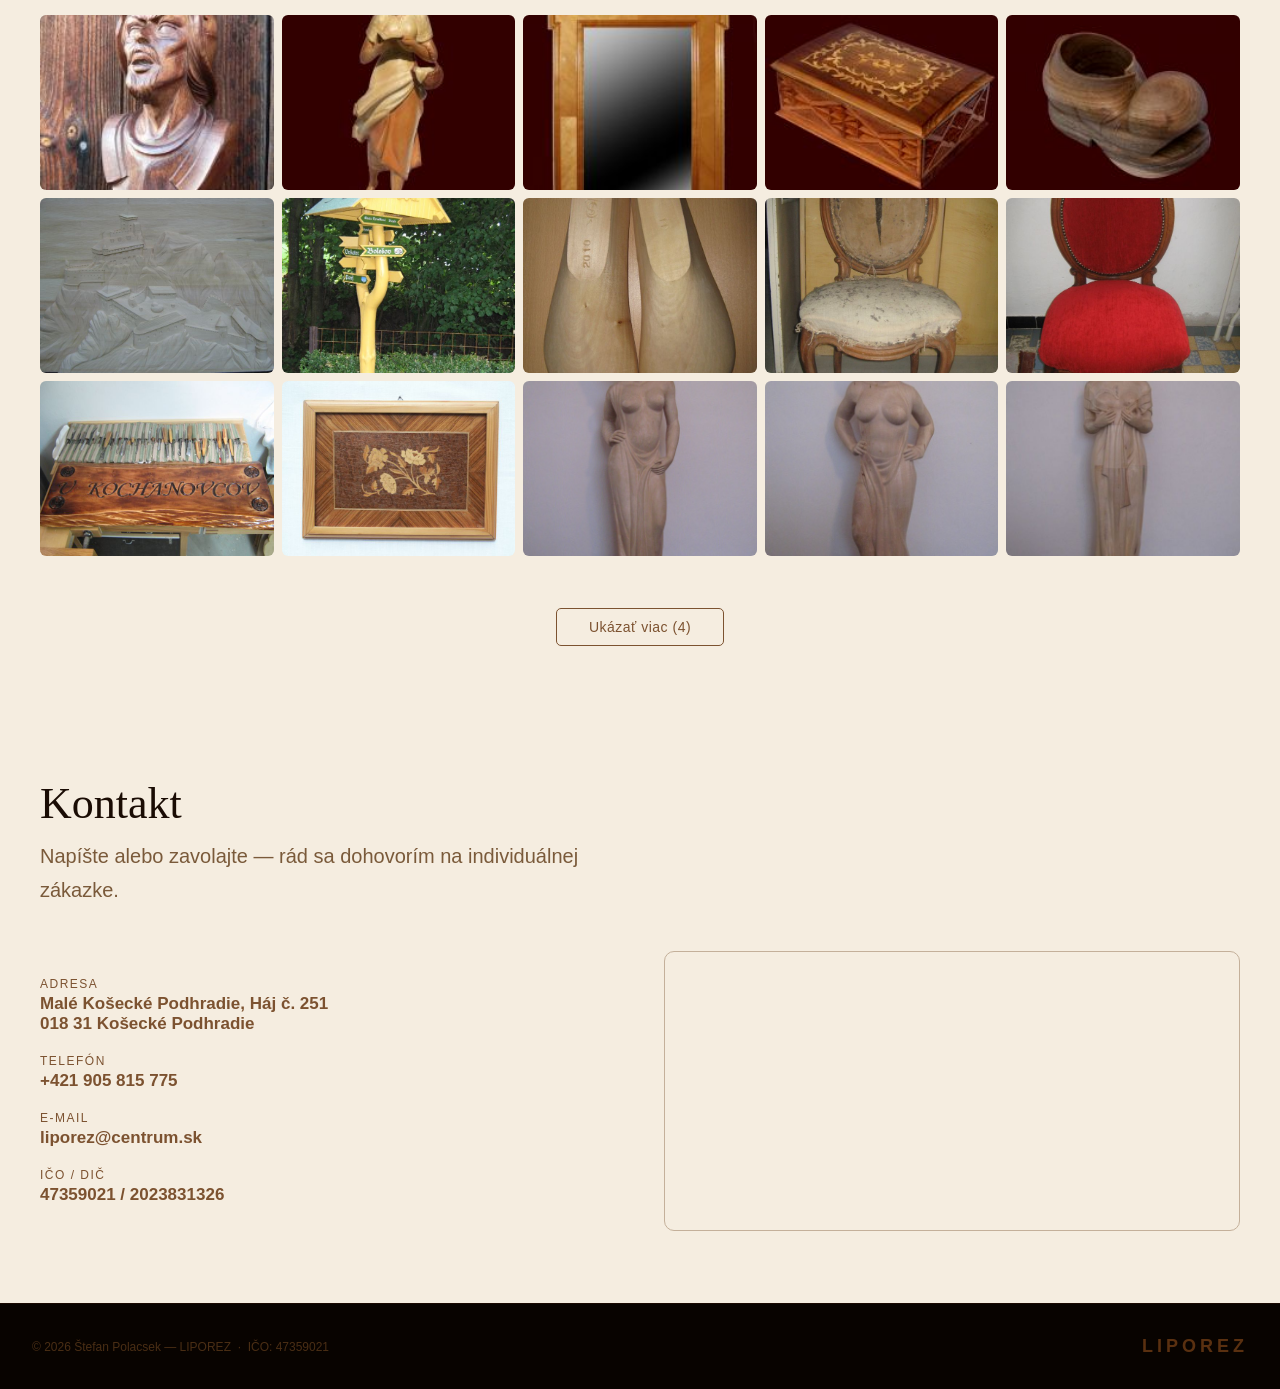
==== commit bcfbbe59: "Align cred cards to first paragraph, not heading top Co-Authored-By: Claude Sonnet 4.6 <noreply@anth" ====
--- a/index.html
+++ b/index.html
@@ -894,6 +894,18 @@
 
   document.getElementById('footer-year').textContent = new Date().getFullYear();
 
+  // ALIGN CRED CARDS TO FIRST PARAGRAPH
+  function alignCredCards() {
+    var h2 = document.querySelector('#omne .about-left h2');
+    var right = document.querySelector('#omne .about-right');
+    if (!h2 || !right) return;
+    if (window.innerWidth <= 768) { right.style.paddingTop = ''; return; }
+    var style = window.getComputedStyle(h2);
+    right.style.paddingTop = (h2.offsetHeight + parseFloat(style.marginBottom)) + 'px';
+  }
+  window.addEventListener('load', alignCredCards);
+  window.addEventListener('resize', alignCredCards);
+
   // EQUALIZE CRED CARDS
   (function() {
     var cards = Array.from(document.querySelectorAll('#omne .cred-card.featured'));
